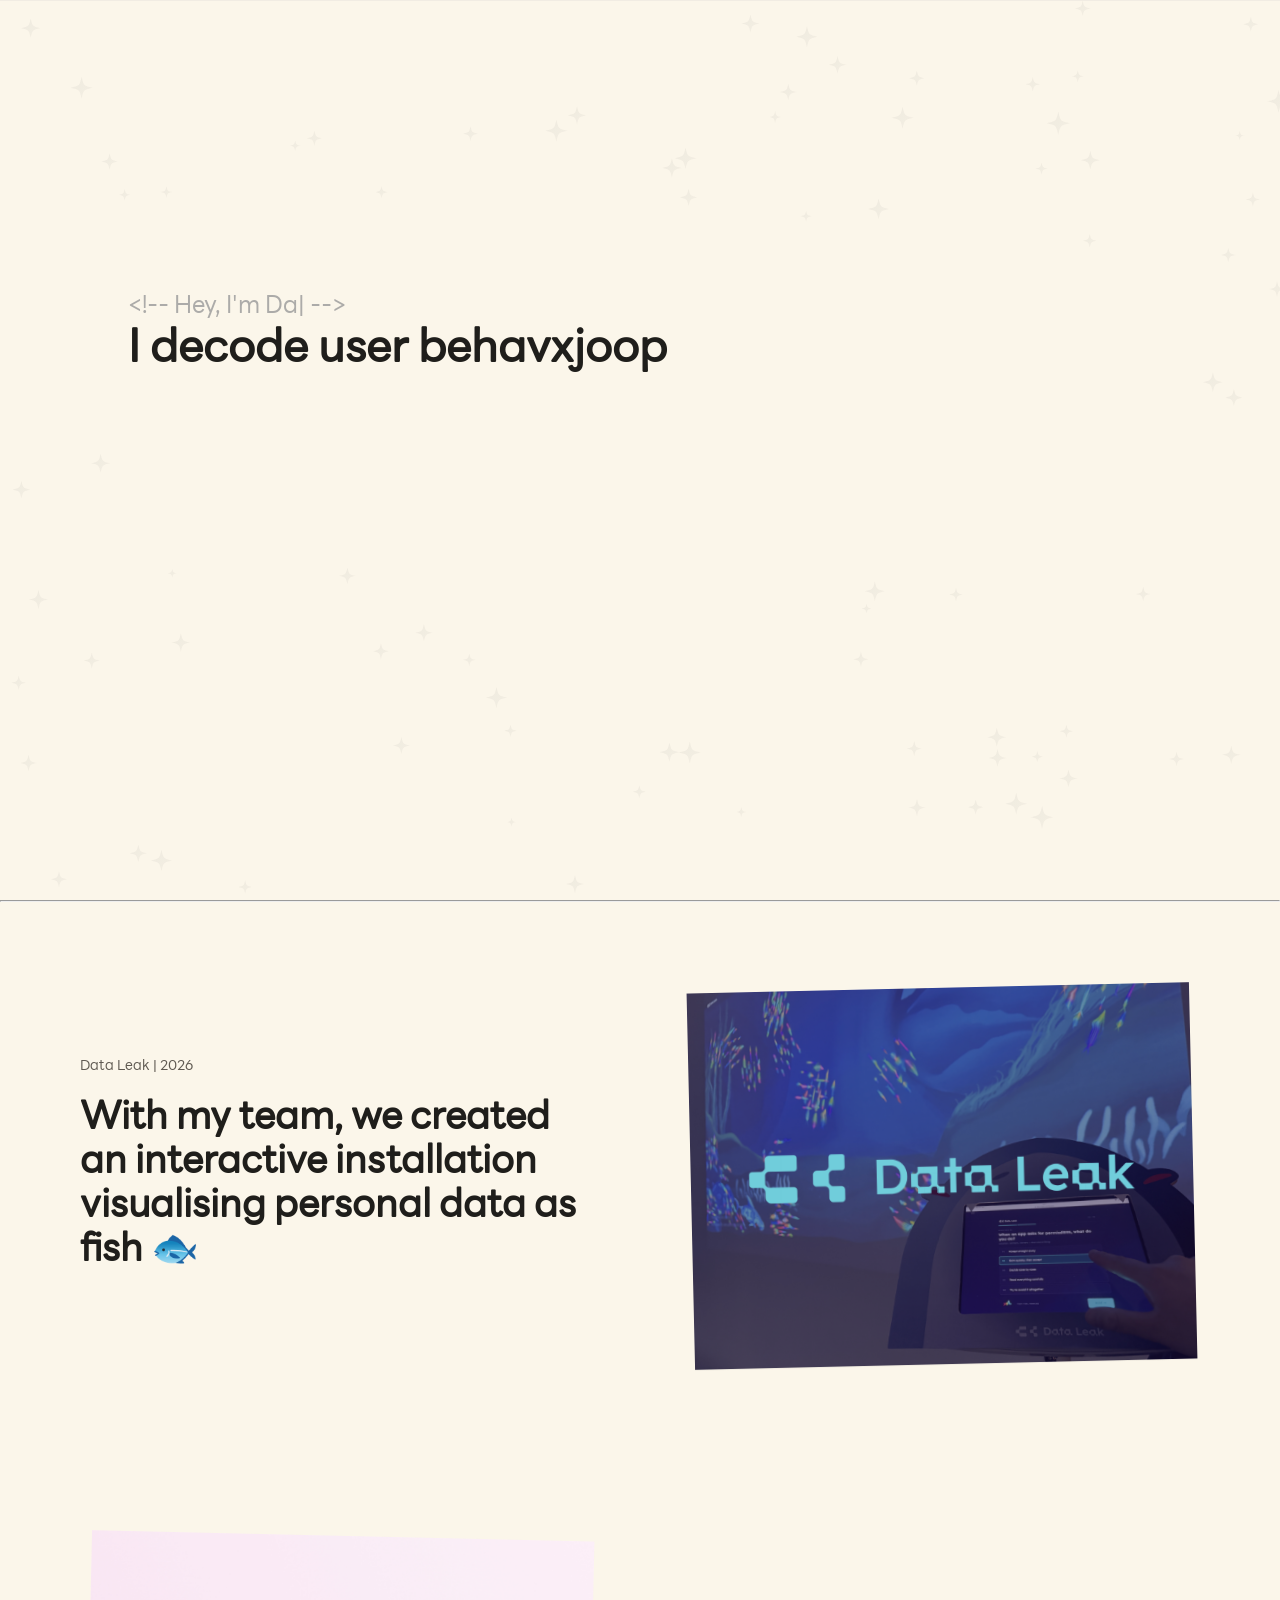
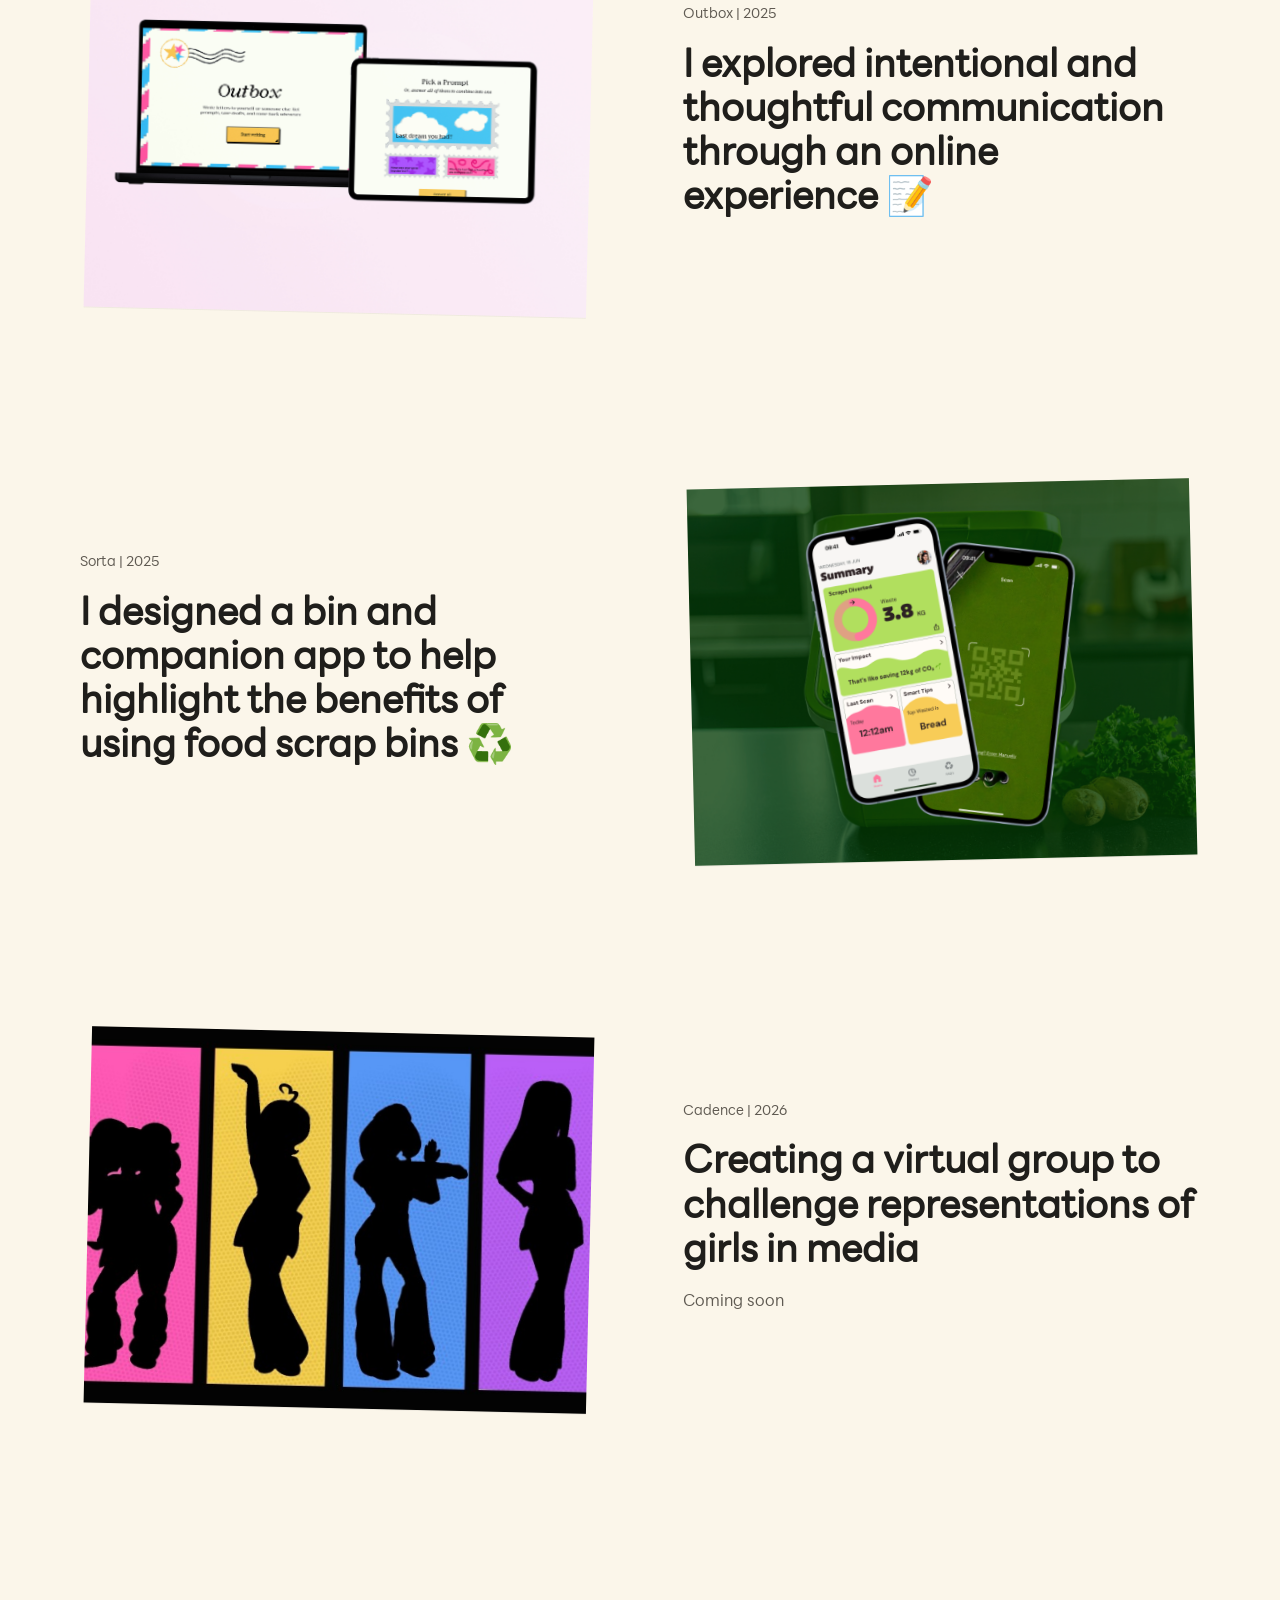
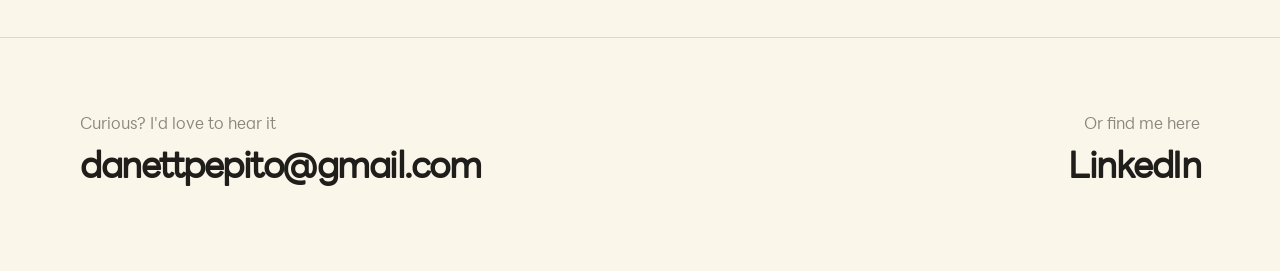
==== index.html @ 75eedc2c "favicon added" ====
<!DOCTYPE html>
<html lang="en">
<head>
  <meta charset="UTF-8">
  <meta name="viewport" content="width=device-width,initial-scale=1.0">
  <title>Danett | UX/UI Portfolio</title>
  <link rel="stylesheet" href="styles.css">
  <link rel="icon" type="image/png" sizes="32x32" href="assets/favicon1.png">
  <script src="https://cdn.jsdelivr.net/npm/gsap@3.15/dist/gsap.min.js"></script>
  <script src="script.js" defer></script>
</head>
<body>

  <!-- ── Navigation ── -->
  <nav>
    <a href="index.html">
      <img src="assets/logo.png" style="transform: scale(1.2);" alt="danett pepito logo" class="nav-logo">
    </a>
  
    <ul class="nav-links">
      <li><a href="#work">Work</a></li>
      <li><a href="about.html">About Me</a></li>
    </ul>
  </nav>

  <!-- ── Hero ── -->
  <section class="hero">
    <canvas id="heroCanvas"></canvas>

    <!-- main headline -->
    <h1 class="hero-headline">
      <span class="hero-comment">
        &lt;!-- <span class="name-swap"><span class="name-real"><span id="typed-text"></span><span class="typed-cursor">|</span></span><span class="name-alt">curious --&gt;</span></span><span class="comment-close"> --&gt;</span>
      </span>
      <br>
      I decode <span id="decode-word"></span> <span class="pop-words" id="popWords"><span class="pop-word">to</span> <span class="pop-word">shape</span> <span class="pop-word">strategic</span> <span class="pop-word">and</span> <span class="pop-word">meaningful</span> <span class="pop-word">experiences</span> <span class="pop-word">in</span></span>  <span id="digital-spaces">digital spaces.</span>
      <svg class="scroll-arrow-hero" viewBox="0 0 24 24" fill="none" xmlns="http://www.w3.org/2000/svg">
        <path d="M12 5v14M5 12l7 7 7-7" stroke="black" stroke-width="1.5" stroke-linecap="round" stroke-linejoin="round"/>
      </svg>
    </h1>
  </section> 

  <hr>

  <!-- ── Work / Case Studies ── -->
  <section class="work" id="work">


    <div class="work-grid">

<!-- Case Study 1 -->
<a href="data-leak.html" class="case-study case-blue">
  <div class="case-study-text">
    <p class="case-study-year">Data Leak | 2026</p>

    <h2 class="case-study-title">
      With my team, we created an <strong>interactive installation</strong>
      <strong>visualising personal data as fish</strong>
      🐟
    </h2>

    <p class="case-study-desc"></p>
  </div>

  <div class="case-study-image dataleak-image"></div>
</a>


      <!-- Case Study 2 -->
      <article class="case-study case-pink">
        <a href="outbox.html" class="case-study-link-wrap">
          <div class="case-study-text">
            <p class="case-study-year">Outbox | 2025</p>
      
            <h2 class="case-study-title">
              I explored <strong>intentional and thoughtful communication</strong>
              through an <strong>online experience</strong>
              📝
            </h2>
      
            <p class="case-study-desc"></p>
          </div>
      
          <div class="case-study-image outbox-image"></div>
        </a>
      </article>

      <!-- Case Study 3 -->
      <a href="sorta2.html" class="case-study case-green">
        <div class="case-study-text">
          <p class="case-study-year">Sorta | 2025</p>
      
          <h2 class="case-study-title">
            I designed a bin and
            <strong>companion app</strong>
            to help
            <strong>highlight the benefits of using food scrap bins</strong>
            ♻️
          </h2>
      
          <p class="case-study-desc"></p>
        </div>
      
        <div class="case-study-image sorta-image"></div>
      </a>

  <!-- Case Study 4 -->
  <article class="case-study case-orange">
    <a href="" class="case-study-link-wrap">
      <div class="case-study-text">
        <p class="case-study-year">Cadence | 2026</p>

        <h2 class="case-study-title">
          Creating a <strong>virtual group</strong> to
          <strong>challenge representations of girls in media</strong>
        </h2>

        <p class="case-study-desc">
          Coming soon
        </p>
      </div>

      <div class="case-study-image jumble-image"></div>
    </a>
  </article>

    </div>

    <br>
    <br>
    <br>
    <br>


  </section>
  

<!-- ── Footer ── -->
<footer>
  <div class="footer-rainbow"></div>
  <div class="footer-rainbow-right"></div>

  <div class="footer-inner">
    <div class="footer-cta-row">
      <div class="footer-left">
        <p class="footer-eyebrow">Curious? I'd love to hear it</p>
        <a href="mailto:danettpepito@gmail.com" class="footer-email-big">
          danettpepito@gmail.com
        </a>
      </div>
      <div class="footer-right">
        <p class="footer-eyebrow">Or find me here</p>
        <a href="https://www.linkedin.com/in/danett-pepito-4088b6386/" target="_blank" class="footer-email-big">
          LinkedIn
        </a>
      </div>
    </div>
  </div>

  <!--
  <div class="footer-bottom">
    <span>© 2026 Danett Pepito</span>
    <span>Coded w vibes✦</span>
  </div>-->
</footer> 

  <div class="cursor-label">Open Project</div>

</body>
</html>
---- styles.css ----
@font-face {
    font-family: "LineSeed";
    src: url("fonts/LINESeedSans_W_Rg.woff2") format("woff2");
    font-weight: 400;
    font-style: normal;
  }
  
  @font-face {
    font-family: "LineSeed";
    src: url("fonts/LINESeedSans_W_Th.woff2") format("woff2");
    font-weight: 200;
    font-style: normal;
  }

/* ── Variables ── */
:root {
  --bg:       #fbf6ea;   /* warm cream background */
  --dark:     #1f1e1b;   /* high contrast readable black */
  --mid:      #5f5a52;   /* darker grey for AA contrast */
  --text-soft:#4e4a43;   /* improved body text contrast */
  
  --yellow:   #d6a73a;   /* primary muted mustard */
  --yellow-bg:#f3d78a;   /* soft highlight (use sparingly) */
  --yellow-deep:#b8861a; /* hover / emphasis */
  
  --white:    #fffdf7;
  --card-bg:  #fffaf0;
  
  --radius:   3px;
  --font-body: 'LineSeed', sans-serif;
  --font-weight-body: 400;
  }

body {
cursor: auto;
  font-family: var(--font-body);
  font-weight: var(--font-weight-body);
}

@keyframes bounce {
    0%, 100% { transform: translateY(0); }
    50% { transform: translateY(-8px); }
}

/* ── Reset ── */
*, *::before, *::after { box-sizing: border-box; margin: 0; padding: 0; }
html { scroll-behavior: smooth; }
body {
    background-color: var(--bg);
    color: var(--dark);
    font-family: var(--font-body);
    font-size: 16px;
    line-height: 1.6;
    overflow-x: hidden;
    font-family: var(--font-body);
    font-weight: var(--font-weight-body);
}
a { color: inherit; text-decoration: none; }
img { display: block; max-width: 100%; }

/* ── Nav ── */
nav {
  background: rgba(251, 246, 234, 0.88);
  backdrop-filter: none;
  padding: 1.2rem 2.5rem;
  transform: translateY(0);
}

.nav-logo {
  height: 50px;   /* tweak this */
  width: auto;
  display: block;
}

.nav-links {
    display: flex;
    gap: 12px;
    list-style: none;
}

.nav-links a {
    display: flex;
    align-items: center;
    gap: 6px;
    padding: 8px 18px;
    border: 1.5px solid var(--dark);
    border-radius: 5px;
    font-size: 0.85rem;
    font-weight: 400;
    color: var(--dark);
    background: transparent;
    transition: background 0.2s, color 0.2s;
}

.nav-links a:hover { background: var(--dark); color: var(--bg); }

.nav-links .nav-active {
    background: var(--dark);
    color: var(--bg);
}

/* ── About page nav — always visible ── */
body:has(.about-hero) nav {
  transform: translateY(0) !important;
  background: rgba(240, 237, 232, 0.85);
  backdrop-filter: blur(12px);
}

/* ── Hero ── */
.hero {
    min-height: 100vh;
    display: flex;
    flex-direction: column;
    justify-content: center;
    

    padding: 120px 10vw 200px;
    align-items: flex-start;
}

/* Hero headline */
.hero-headline {
    font-size: 2.8rem;
    font-weight: 800;
    line-height: 1.1;
}

.hero-comment {
    font-size: 1.5rem;
    color: #999;
    font-family: var(--font-body);
    font-weight: 400;
    opacity: 0.8;
  }

/* "make sense" pill */
.hero-highlight {
    display: inline-block;
    background: var(--rust-bg);
    color: var(--white);
    border-radius: 999px;
    padding: 4px 28px 6px;
    margin-left: 6px;
    font-style: italic;
    font-family: var(--font-body);
    font-size: clamp(2.2rem, 4.5vw, 3.8rem);
    letter-spacing: -1px;
}

.hero-think p {
    font-family: var(--font-hand);
    font-size: 1rem;
    color: var(--mid);
    margin-bottom: 12px;
}

/* ── Section header ── */
.section-label {
    font-family: var(--font-hand);
    font-size: 1.1rem;
    color: var(--mid);
    margin-bottom: 48px;
}
  
/* ── HERO CANVAS DOTS ── */
#heroCanvas {
  position: absolute;
  inset: 0;
  width: 100%;
  height: 100%;
  pointer-events: none;
  z-index: 0;
}

/* push hero content above the canvas */
.hero > *:not(#heroCanvas) {
  position: relative;
  z-index: 1;
}



/* ── Case study card ── */
.case-study {
  display: grid;
  grid-template-columns: 1fr 1fr;
  align-items: center;
  cursor: default;
  border-radius: var(--radius);
}

/* link becomes the clickable wrapper but DOES NOT break grid */
.case-study-link-wrap {
  display: contents; 
  text-decoration: none;
  color: inherit;
  cursor: default;
  gap: 2rem;
}

/* optional hover effect on whole section */
.case-study:hover .case-study-image {
  transform: rotate(0deg) scale(1) !important;
  border-radius: var(--radius);
}

/* Alternate layout every other card */
.case-study:nth-child(even) .case-study-text { order: 2; }
.case-study:nth-child(even) .case-study-image { order: 1; }


.case-study-year {
    font-size: 0.85rem;
    color: var(--mid);
    margin-bottom: 16px;
}

.case-study-title {
    font-size: clamp(1.6rem, 3vw, 2.4rem);
    font-weight: 800;
    line-height: 1.15;
    margin-bottom: 16px;
}


.case-study-desc {
    font-size: 1rem;
    color: var(--mid);
    line-height: 1.7;
    margin-bottom: 28px;
}

.case-study-link {
    display: inline-flex;
    align-items: center;
    gap: 8px;
    font-size: 0.9rem;
    font-weight: 700;
    color: var(--dark);
    border-bottom: 2px solid var(--dark);
    padding-bottom: 2px;
}

.case-study-link:hover { color: var(--rust); border-color: var(--rust); }

.case-study-image {
    background: var(--card-bg);
    overflow: hidden;
    aspect-ratio: 4 / 3;
    display: flex;
    align-items: center;
    justify-content: center;
    box-shadow: 0 0.5px 0.5px rgba(104, 104, 104, 0.08);
}

/* ── FOOTER ── */
footer {
  position: relative;
  padding: 72px 80px 40px;
  border-top: 1.5px solid #dbd8d2;
  overflow: hidden;
}

.footer-rainbow {
  position: absolute;
  top: 0; left: -40px;
  width: 550px; height: 100%;
  background: linear-gradient(135deg,
    rgba(249,115,22,0.45) 0%,
    rgba(250,204,21,0.38) 20%,
    rgba(74,222,128,0.32) 40%,
    transparent 100%
  );
  filter: blur(32px);
  pointer-events: none;
  z-index: 0;
}

.footer-rainbow-right {
  position: absolute;
  top: 0; right: -40px;
  width: 550px; height: 100%;
  background: linear-gradient(-135deg,
    rgba(244,114,182,0.45) 0%,
    rgba(192,132,252,0.32) 40%,
    rgba(250,204,21,0.22) 80%,
    transparent 100%
  );
  filter: blur(32px);
  pointer-events: none;
  z-index: 0;
}

.footer-inner {
  position: relative;
  z-index: 1;
  margin-bottom: 48px;
}

.footer-eyebrow {
  font-size: 1rem;
  color: var(--mid);
  opacity: 0.7;
  margin-bottom: 12px;
}

.footer-cta-row {
  display: flex;
  justify-content: space-between;
  align-items: flex-start;
}

.footer-left,
.footer-right {
  display: flex;
  flex-direction: column;
}

.footer-right {
  text-align: right;
}

.footer-email-big {
  font-size: clamp(1.4rem, 2.8vw, 2.4rem);
  font-weight: 800;
  letter-spacing: -1.5px;
  line-height: 1;
  color: var(--dark);
  text-decoration: none;
  transition: opacity 0.2s ease;
}

.footer-email-big:hover {
  opacity: 0.55;
}

.footer-bottom {
  position: relative;
  z-index: 1;
  display: flex;
  justify-content: space-between;
  align-items: center;
  border-top: 1px solid #dbd8d2;
  padding-top: 24px;
  font-size: 0.78rem;
  color: var(--mid);
  opacity: 0.6;
}

/* ── WONKY IMAGE HOVER ── */
.case-study-image {
  transform: translateZ(0);
  transition: transform 0.18s ease-out;
  will-change: transform;
}

.case-study:nth-child(1) .case-study-image {
  transform: rotate(-1.3deg) scale(0.97);
}

.case-study:nth-child(2) .case-study-image {
  transform: rotate(1.3deg) scale(0.97);
}

.case-study:nth-child(3) .case-study-image {
  transform: rotate(-1.3deg) scale(0.97);
}

.case-study:nth-child(4) .case-study-image {
  transform: rotate(1.3deg) scale(0.97);
}

.case-study:hover .case-study-image {
  transform: rotate(0deg) scale(1);
  box-shadow: 0 16px 56px rgba(0, 0, 0, 0.18);
  outline: 4px solid var(--dark);
  outline-offset: 4px;
}

/* different colours per case study */
.case-study:nth-child(1):hover .case-study-image {
  outline-color: blue; /* rust */
}

.case-study:nth-child(2):hover .case-study-image {
  outline-color: #FF69B4; /* teal */
}

.case-study:nth-child(3):hover .case-study-image {
  outline-color: green; /* purple */
}

.case-study:nth-child(4):hover .case-study-image {
  outline-color: rgb(128, 0, 255); /* purple */
}

.case-green:hover strong {
  color: green;
}

.case-orange:hover strong {
  color: rgb(128, 0, 255);
}

.case-pink:hover strong {
  color: #FF69B4;
}

.case-blue:hover strong {
  color: blue;
}

.case-study strong {
  transition: color 0.2s ease;
}

/* CURSOR - "Open Project" */
.cursor-label {
  position: fixed;
  top: 0;
  left: 0;
  padding: 0.4rem 0.7rem;
  font-size: 0.75rem;
  background: black;
  color: white;
  border-radius: 999px;
  pointer-events: none;
  opacity: 0;
  transform: translate(-50%, -50%);
  transition: opacity 0.15s ease;
  z-index: 9999;
  white-space: nowrap;
}

/* default cursor COLOUR */
.cursor-label {
  background: black;
}

/* CASE STUDY LINK */
.case-study {
  display: grid;
  grid-template-columns: 1fr 1fr;
  gap: 85px;
  align-items: center;

  text-decoration: none;
  color: inherit;
}

/* ── Divider ── */
.divider {
    height: 1.5px;
    background: #dbd8d2;
    margin: 0 80px;
}

/* ── Utility ── */
.sr-only {
    position: absolute; width: 1px; height: 1px;
    padding: 0; margin: -1px; overflow: hidden;
    clip: rect(0,0,0,0); white-space: nowrap; border-width: 0;
}



/* CASE STUDY IMAGES */
.sorta-image {
    background: url("assets/sorta/cover.png") center/cover no-repeat;
  }

.jumble-image {
    background: url("assets/Screenshot\ 2026-06-11\ at\ 00.43.35.jpeg") center/cover no-repeat;
}

.outbox-image {
  background: url("assets/outbox/image-9.jpg") center/cover no-repeat;
}

.dataleak-image {
  background: url("assets/data-leak/data-leak.png") center/cover no-repeat;
}

/* SORTA.HTML */


/* ── CASE STUDY HERO WRAPPER ── */
/* INTRO SECTION */
.cs-intro {
    width: min(1100px);
    margin: 40px auto 0;
  }
  
  .cs-project-name {
    font-size: 0.9rem;
    color: var(--mid);
    margin-bottom: 12px;
    text-transform: uppercase;
    letter-spacing: 0.08em;
  }
  
  .cs-project-description {
    font-size: clamp(2.2rem, 5vw, 4.5rem);
    line-height: 1.05;
    letter-spacing: -2px;
    max-width: 900px;
    margin-bottom: 48px;
  }
  
  /* META BOX */
  .cs-meta-box {
    width: 100%;
    background: var(--white);
    border: 1px solid #dbd8d2;
    border-radius: 3px;
  
    padding: 32px 36px;
  
    display: grid;
    grid-template-columns: repeat(4, 1fr);
    gap: 32px;
  }
  
  .meta-item {
    display: flex;
    flex-direction: column;
    gap: 8px;
  }
  
  .meta-label {
    font-size: 0.72rem;
    text-transform: uppercase;
    letter-spacing: 0.08em;
    color: var(--mid);
  }
  
  .meta-value {
    font-size: 0.95rem;
    line-height: 1.5;
    color: var(--dark);
  }
  
/* -- overview -- */
.cs-box {
    display: grid;
    grid-template-columns: 1fr 1fr;
    gap: 48px;
  
    margin-top: 40px;
    padding: 40px;
  
    background: var(--white);
    border: 1px solid #dbd8d2;
    border-radius: var(--radius);
  }
  
  /* columns */
  .cs-box-col {
    display: flex;
    flex-direction: column;
    gap: 16px;
  }
  
  /* titles */
  .cs-box-title {
    font-size: 1rem;
    font-weight: 600;
    color: var(--dark);
  }
  
  /* list */
  .cs-list {
    list-style: none;
    display: flex;
    flex-direction: column;
    gap: 12px;
    padding-left: 0;
  }
  
  .cs-list li {
    font-size: 1rem;
    line-height: 1.7;
    color: #5e5e5a;
    position: relative;
    padding-left: 16px;
  }
  
  .cs-list li::before {
    content: "•";
    position: absolute;
    left: 0;
    color: var(--mid);
  }

  /* FULL WIDTH BREAKOUT SECTION */
.cs-insight {
    position: relative;
  
    width: 100vw;
    margin-left: calc(50% - 50vw);
    margin-right: calc(50% - 50vw);
  
    margin-top: 80px;
  }
  
  /* IMAGE */
  .cs-insight img {
    width: 100%;
    object-fit: cover;
    display: block;
  }
  
  /* overlay text */
  .insight-overlay {
    position: absolute;
    inset: 0;
  
    display: flex;
    flex-direction: column;
    align-items: center;
    justify-content: center;
  
    text-align: center;
    padding: 40px;
  
    background: rgba(0, 0, 0, 0.35);
    color: white;
  }
  
  .insight-label {
    font-size: 0.75rem;
    letter-spacing: 0.1em;
    text-transform: uppercase;
    opacity: 0.8;
    margin-bottom: 12px;
  }
  
  .insight-text {
    font-size: clamp(1.8rem, 3.5vw, 3rem);
    line-height: 1.2;
    max-width: 900px;
  }

  /* responsive */
  @media (max-width: 900px) {
    .cs-insight img {
      height: 50vh;
    }
  }
  
  @media (max-width: 900px) {
    .cs-box {
      grid-template-columns: 1fr;
      gap: 32px;
    }
  }


  /* ============================================================
   sorta.css — case study styles for sorta.html
   Relies on CSS variables defined in styles.css
   ============================================================ */

/* ── READING BAR ── */
.reading-bar {
    position: fixed;
    top: 0;
    left: 0;
    height: 3px;
    background: green;
    width: 0%;
    z-index: 9999;
    transition: width 0.1s linear;
  }
  
  /* ── NAV overrides ── */
  nav {
    background: rgba(251, 246, 234, 0.88);
    backdrop-filter: none;
    padding: 1.2rem 2.5rem;
    transform: translateY(0);
  }
  nav.show { transform: translateY(0); }
  
  .nav-back {
    font-size: 0.85rem;
    font-weight: 600;
    background: rgba(251, 246, 234, 0.88);
    border-radius: 5px;
    padding: 8px 18px;
    transition: color 0.2s, border-color 0.2s;
  }
  .nav-back:hover {
    color: var(--dark);
    border-color: var(--dark);
  }
  
  /* ── HERO BANNER ── */
  .cs-banner {
    width: 100%;
    height: 70vh;
    min-height: 420px;
    overflow: hidden;
    position: relative;
  }
  .cs-banner img {
    width: 100%;
    height: 100%;
    object-fit: cover;
    object-position: center;
    display: block;
  }
  .cs-banner-overlay {
    position: absolute;
    inset: 0;
    background: linear-gradient(to bottom, rgba(0,0,0,0.08) 0%, rgba(0,0,0,0.45) 100%);
    display: flex;
    align-items: flex-end;
    padding: 48px 80px;
  }
  .cs-banner-title {
    font-size: clamp(2.4rem, 5vw, 4.2rem);
    font-weight: 800;
    color: white;
    line-height: 1.05;
    letter-spacing: -2px;
    max-width: 700px;
  }

  .data-banner {
    width: 100%;
    overflow: hidden;
    position: relative;
  }
  .data-banner img {
    width: 100%;
    height: 100%;
    object-fit: cover;
    object-position: center;
    display: block;
  }
  

/* ── STICKY SPLIT LAYOUT ── */
.cs-split {
    display: grid;
    grid-template-columns: 380px minmax(0, 1fr);
  
    gap: 80px;
  
    width: 100%;
  
    /* remove container limit */
    max-width: none;
  
    /* remove right padding */
    padding: 80px 0 0 80px;
  
    align-items: start;
  }
  
  /* make right column fully stretch */
  .cs-right {
    width: 100%;
    padding-right: 0;
  }
  
  /* LEFT — sticky panel */
  .cs-left {
    position: sticky;
    top: 100px;
    display: flex;
    flex-direction: column;
    gap: 48px;
  }
  
  .cs-project-label {
    font-size: 0.72rem;
    text-transform: uppercase;
    letter-spacing: 0.12em;
    color: var(--mid);
    margin-bottom: 8px;
  }
  
  .cs-left-title {
    font-size: clamp(1.6rem, 2.5vw, 2.4rem);
    font-weight: 800;
    line-height: 1.1;
    letter-spacing: -1px;
    margin-bottom: 24px;
  }
  
  .cs-about-text {
    font-size: 0.9rem;
    color: #5e5e5a;
    line-height: 1.75;
  }
  
  /* Meta rows */
  .cs-meta-rows {
    display: flex;
    flex-direction: column;
    gap: 0;
    border-top: 1.5px solid #dbd8d2;
  }
  .cs-meta-row {
    display: grid;
    grid-template-columns: 100px 1fr;
    gap: 16px;
    padding: 16px 0;
    border-bottom: 1.5px solid #dbd8d2;
    align-items: start;
  }
  .cs-meta-row .meta-label {
    font-size: 0.7rem;
    text-transform: uppercase;
    letter-spacing: 0.1em;
    color: var(--mid);
    padding-top: 2px;
  }
  .cs-meta-row .meta-value {
    font-size: 0.9rem;
    color: var(--dark);
    line-height: 1.5;
  }
  
  /* CTA buttons */
  .cs-ctas {
    display: flex;
    flex-direction: column;
    gap: 10px;
  }
  .cs-cta-primary {
    display: inline-flex;
    align-items: center;
    justify-content: center;
    gap: 8px;
    background: var(--dark);
    color: var(--white);
    border-radius: 3px;
    padding: 14px 24px;
    font-size: 0.85rem;
    font-weight: 700;
    transition: background 0.2s, transform 0.15s;
  }
  .cs-cta-primary:hover {
    background: var(--yellow);
    transform: translateY(-1px);
  }
  .cs-cta-secondary {
    display: inline-flex;
    align-items: center;
    justify-content: center;
    gap: 8px;
    border: 1.5px solid var(--dark);
    color: var(--dark);
    border-radius: 3px;
    padding: 14px 24px;
    font-size: 0.85rem;
    font-weight: 700;
    transition: background 0.2s, color 0.2s, transform 0.15s;
  }
  .cs-cta-secondary:hover {
    background: var(--dark);
    color: white;
    transform: translateY(-1px);
  }
  
  /* ── RIGHT — scrolling images ── */
  .cs-right {
    display: flex;
    flex-direction: column;
    gap: 10px;
    padding-bottom: 35px;
  }
  
  .cs-scroll-img {
    width: 100%;
    overflow: hidden;
    background: var(--card-bg);
    box-shadow: 0 4px 32px rgba(0,0,0,0.07);
    margin-top:10px;
  }
  .cs-scroll-img img {
    width: 100%;
    height: auto;
    display: block;
    transition: transform 0.5s ease;
  }
  .cs-scroll-img:hover img {
    transform: scale(1.015);
  }
  
  
  /* ── FULL BLEED INSIGHT ── */
  .cs-fullbleed {
    position: relative;
    width: 100%;
    margin: 60px 0;
    overflow: hidden;
    z-index: 1; /* keeps it under floating nav */
  }
  .cs-fullbleed img {
    width: 100%;
    height: 80vh;
    object-fit: cover;
    display: block;
    opacity: 0.5;
  }
  .cs-fullbleed-overlay {
    position: absolute;
    inset: 0;
    background: rgba(0,0,0,0.7);
    display: flex;
    flex-direction: column;
    align-items: center;
    justify-content: center;
    text-align: center;
    padding: 40px;
    color: white;
  }
  .cs-fullbleed-label {
    font-size: 0.72rem;
    text-transform: uppercase;
    letter-spacing: 0.12em;
    opacity: 0.75;
    margin-bottom: 16px;
  }
  .cs-fullbleed-text {
    font-size: clamp(1.6rem, 3.5vw, 2.8rem);
    font-weight: 800;
    line-height: 1.2;
    max-width: 820px;
    letter-spacing: -0.5px;
  }
  
  /* ── NARRATIVE SECTION ── */
  .cs-narrative {
    padding: 20px 80px;
    max-width: 1500px;
    margin: 0 0 0 200px;
    position: relative;
    z-index: 1;
  }
  .cs-narrative-eyebrow {
    font-size: 0.72rem;
    text-transform: uppercase;
    letter-spacing: 0.12em;
    color: var(--mid);
    opacity: 0.5;
    margin-bottom: 24px;
  }
  .cs-narrative h2 {
    font-size: clamp(1.8rem, 3.5vw, 3rem);
    font-weight: 800;
    line-height: 1.1;
    letter-spacing: -1.5px;
    margin-bottom: 32px;
  }
  .cs-narrative p {
    font-size: 1rem;
    color: #5e5e5a;
    line-height: 1.8;
    margin-bottom: 20px;
  }
  .cs-narrative strong { color: var(--dark); }
  
  /* Challenge / Solution two-col */
  .cs-two-col {
    display: grid;
    grid-template-columns: 1fr 1fr;
    gap: 32px;
    margin: 30px 0;
    padding: 40px;
    background: white;
    border: 1.5px solid #dbd8d2;
    border-radius: var(--radius);
  }
  .cs-two-col-title {
    font-size: 0.8rem;
    font-weight: 400;
    text-transform: uppercase;
    letter-spacing: 0.06em;
    color: var(--mid);
    margin-bottom: 20px;
  }
  .cs-two-col ul {
    list-style: none;
    display: flex;
    flex-direction: column;
    gap: 12px;
  }
  .cs-two-col li {
    font-size: 0.95rem;
    color: #5e5e5a;
    padding-left: 18px;
    position: relative;
    line-height: 1.65;
  }
  .cs-two-col li::before {
    content: "→";
    position: absolute;
    left: 0;
    color: var(--rust);
    font-size: 0.85rem;
  }

  .full-bleed {
    width: 100%;
    margin-left: 0;
  }
  
  /* ── HOW MIGHT WE ── */
  .cs-hmw {
    color: white;
    padding: 80px;
    text-align: center;
    width: 100%;
    margin-left: 0;
  }
  .cs-hmw-label {
    position: relative;   /* IMPORTANT: not absolute/fixed */
    display: inline-block;
  
    z-index: 1;
  }
  .cs-hmw-text {
    font-size: clamp(1.8rem, 4vw, 3.2rem);
    font-weight: 800;
    line-height: 1.15;
    letter-spacing: -1.5px;
    max-width: 800px;
    margin: 0 auto;
  }
  .cs-hmw-text em {
    color: #c8a98a;
    font-style: italic;
  }
  
  /* ── FOOTER ── */
  .cs-footer {
    padding: 60px 80px;
    border-top: 1.5px solid #dbd8d2;
    display: flex;
    justify-content: space-between;
    align-items: center;
  }
  .cs-footer .foot-left {
    font-size: 1.4rem;
    font-weight: 700;
    color: var(--dark);
  }
  .cs-footer .foot-right {
    font-size: 0.85rem;
    color: var(--mid);
  }

/* ── IMAGE DROPDOWN ── */
.image-dropdown {
  margin-top: 24px;
  text-align: center;
}

.dropdown-trigger {
  display: inline-flex;
  align-items: center;
  gap: 8px;
  font-size: 0.85rem;
  font-weight: 600;
  color: var(--mid);
  border: 1.5px solid #dbd8d2;
  border-radius: 5px;
  padding: 10px 18px;
  cursor: pointer;
  transition: color 0.2s, border-color 0.2s;
  user-select: none;
  
}

.dropdown-trigger::after {
  content: "↓";
  transition: transform 0.3s ease;
}

.dropdown-trigger:hover {
  color: var(--dark);
  border-color: var(--dark);
}

.image-dropdown.open .dropdown-trigger::after {
  transform: rotate(180deg);
}

.dropdown-content {
  display: grid;
  grid-template-columns: repeat(3, 1fr);
  gap: 12px;
  overflow: hidden;
  max-height: 0;
  opacity: 0;
  margin-top: 0;
  transition: max-height 0.5s ease, opacity 0.4s ease, margin-top 0.3s ease;

  /* break out of the narrative container */
  width: 90vw;
  margin-left: calc(50% - 45vw);
}

.image-dropdown.open .dropdown-content {
  max-height: 1000px;
  opacity: 1;
  margin-top: 16px;
}

.dropdown-content img {
  width: 100%;
  border-radius: var(--radius);
  object-fit: contain;   /* original proportions, no cropping */
  border: 1px solid #dbd8d2;
  background: white;     /* fills letterbox gaps if images differ in ratio */
}

/* ─────────────────────────────
   KEY FEATURES / GOALS GRID
──────────────────────────── */

.cs-key-grid {
  display: grid;
  grid-template-columns: repeat(3, 1fr);
  gap: 10px;
  margin-top: 10px;
}

/* individual box */
.cs-key-box {
  background: var(--white);
  border: 1.5px solid #dbd8d2;
  border-radius: var(--radius);
  padding: 24px;
  transition: transform 0.2s ease, box-shadow 0.2s ease;
}

/* hover lift */
.cs-key-box:hover {
  transform: translateY(-4px);
  box-shadow: 0 10px 30px rgba(0,0,0,0.08);
}

/* label */
.cs-key-label {
  font-size: 0.7rem;
  text-transform: uppercase;
  letter-spacing: 0.12em;
  color: var(--mid);
  margin-bottom: 10px;
}

/* text */
.cs-key-text {
  font-size: 0.95rem;
  line-height: 1.6;
  color: var(--dark);
}

/* responsive */
@media (max-width: 900px) {
  .cs-key-grid {
    grid-template-columns: 1fr;
  }
}


/* ── IMAGE ROW (side-by-side layout) ── */
.cs-image-row {
  display: flex;
  gap: 10px;
  align-items: stretch;
  margin-bottom: 10px;
  margin-top: 10px;
}

.cs-image-row img {
  flex: 1;
  width: 0;
  height: auto;
  object-fit: cover;
  display: block;
}

.cs-image-row video {
  flex: 1;
  width: 0;
  height: 100%;
  object-fit: cover;
  display: block;
  border-radius: var(--radius);
}

/* responsive stacking on mobile */
@media (max-width: 900px) {
  .cs-image-row {
    flex-direction: column;
  }

  .cs-image-row img {
    max-width: 100%;
  }
}

.cs-media-grid {
  display: grid;
  grid-template-columns: 1fr 1fr;
  gap: 10px;
  align-items: stretch;
}

/* force identical sizing */
.cs-media-grid img,
.cs-media-grid video {
  width: 100%;
  height: 360px;        /* shared height = key part */
  object-fit: cover;    /* keeps crop clean */
  display: block;
}

  
  /* ── SCROLL FADE IN ── */
  .fade-up {
    opacity: 0;
    transform: translateY(28px);
    transition: opacity 0.7s ease, transform 0.7s ease;
  }
  .fade-up.visible {
    opacity: 1;
    transform: translateY(0);
  }
  


/* ─────────────────────────────
   FLOATING CASE STUDY NAV
──────────────────────────── */

/* ── FLOATING CASE STUDY NAV ── */
/* ── FLOATING CASE STUDY NAV ── */
.cs-floating-nav {
  position: fixed;
  left: 0;
  top: 50%;
  transform: translateY(-50%) translateX(-12px);

  display: flex;
  flex-direction: column;

  padding: 4px 0;
  background: transparent;
  border: none;
  box-shadow: none;

  z-index: 999;
  opacity: 0;
  pointer-events: none;

  transition: opacity 0.35s ease, transform 0.35s ease;

  /* the vertical line */
  border-left: 2px solid #dbd8d2;
  margin-left: 32px;
  width: fit-content;
height: fit-content;
}


.cs-floating-nav.show {
  opacity: 1;
  pointer-events: auto;
  transform: translateY(-50%) translateX(0);
}

.cs-floating-nav a {
  padding: 5px 20px;
  font-size: 0.72rem;
  font-weight: 400;
  letter-spacing: 0.06em;
  text-transform: uppercase;
  color: #c5c0b8;
  white-space: nowrap;
  background: transparent;
  position: relative;
  transition: color 0.35s ease, font-weight 0.3s ease;

  /* left border tick — hidden by default */
  border-left: 2px solid transparent;
  margin-left: -2px;
}

/* hover colours */
.cs-floating-nav a:hover { background: transparent; transform: none; }
.cs-floating-nav a[href="#discover"]:hover { color: #e53e3e; }
.cs-floating-nav a[href="#define"]:hover   { color: #dd6b20; }
.cs-floating-nav a[href="#clarify"]:hover  { color: #d69e2e; }
.cs-floating-nav a[href="#conceptualise"]:hover { color: #38a169; }
.cs-floating-nav a[href="#outcome"]:hover  { color: #3182ce; }

/* active state */
.cs-floating-nav a.active {
  font-weight: 800;
  font-size: 0.78rem;
}

/* active tick replaces the line segment */
.cs-floating-nav a[href="#discover"].active { color: #e53e3e; border-left-color: #e53e3e; }
.cs-floating-nav a[href="#define"].active   { color: #dd6b20; border-left-color: #dd6b20; }
.cs-floating-nav a[href="#clarify"].active  { color: #d69e2e; border-left-color: #d69e2e; }
.cs-floating-nav a[href="#conceptualise"].active { color: #38a169; border-left-color: #38a169; }
.cs-floating-nav a[href="#outcome"].active  { color: #3182ce; border-left-color: #3182ce; }

/* mobile */
@media (max-width: 900px) {
  .cs-floating-nav {
    left: 50%;
    top: auto;
    bottom: 24px;
    transform: translateX(-50%) translateY(20px);
    flex-direction: row;
    width: calc(100% - 24px);
    overflow-x: auto;
    border-left: none;
    border-top: 2px solid #dbd8d2;
    margin-left: 0;
    padding: 8px 0 0;
  }

  .cs-floating-nav.show {
    transform: translateX(-50%) translateY(0);
  }

  .cs-floating-nav a {
    border-left: none;
  }

  .cs-floating-nav::-webkit-scrollbar { display: none; }
}


  
  /* ── RESPONSIVE ── */
  @media (max-width: 960px) {
    .cs-split {
      grid-template-columns: 1fr;
      padding: 48px 32px 0;
      gap: 48px;
    }
    .cs-left { position: static; }
    .cs-banner-overlay { padding: 32px; }
    .cs-narrative { padding: 60px 32px; }
    .cs-hmw { padding: 60px 32px; }
    .cs-two-col { grid-template-columns: 1fr; }
    .cs-footer {
      padding: 40px 32px;
      flex-direction: column;
      gap: 12px;
      text-align: center;
    }
  }


  /*FIX HERE REAL NAV BAR */
  nav {
    position: fixed;
    top: 0;
    left: 0;
    width: 100%;
  
    display: flex;
    justify-content: space-between;
  
    padding: 1.5rem 2rem;
    background: transparent;
    
    background: rgba(251, 246, 234, 0.82);
    backdrop-filter: blur(5px);
    box-shadow: 0 0.5px 0 rgba(219, 216, 210, 0.6);
  
    transform: translateY(-100%);
    transition: transform 0.3s ease, background 0.4s ease, backdrop-filter 0.4s ease, box-shadow 0.4s ease;
  
    z-index: 1000;
  }
  
  nav.show {
    transform: translateY(0);
  }
  
  
  nav.scrolled {
    background: rgba(251, 246, 234, 0.82);
    backdrop-filter: blur(12px);
    box-shadow: 0 1px 0 rgba(219, 216, 210, 0.6);
  }

  /* ── Rainbow canvas ── */
/* ── Reveal canvas ── */
.reveal-canvas {
  position: absolute;
  inset: 0;
  width: 100%;
  height: 100%;
  pointer-events: none;
  z-index: 0;
}

nav > *:not(.reveal-canvas),
footer > *:not(.reveal-canvas) {
  position: relative;
  z-index: 1;
}

  /*GRADIENT
  nav.scrolled::before {
    content: '';
    position: absolute;
    top: 0;
    left: -40px;
    width: 400px;
    height: 100%;
    background: linear-gradient(
      135deg,
      rgba(249, 115, 22, 0.45) 0%,
      rgba(250, 204, 21, 0.38) 20%,
      rgba(192, 132, 252, 0.22) 80%,
      transparent 100%
    );
    filter: blur(24px);
    pointer-events: none;
    z-index: -1;
  }
  nav.scrolled::after {
    content: '';
    position: absolute;
    top: 0;
    right: -40px;
    width: 400px;
    height: 100%;
    background: linear-gradient(
      -105deg,
      rgba(244, 114, 182, 0.45) 0%,
      rgba(192, 132, 252, 0.32) 40%,
      rgba(250, 204, 21, 0.22) 80%,
      transparent 100%
    );
    filter: blur(24px);
    pointer-events: none;
    z-index: -1;
  }*/

  

/* ----IMAGE HOVER EFFECT
 -----------------------*/
  .hover-image {
    position: relative;
    cursor: pointer;
    border-bottom: 2px dotted var(--mid);
  }
  
  /* hidden image */
  .hover-image img {
    position: absolute;
    left: 50%;
    bottom: 120%;
    transform: translateX(-50%) scale(0.8);
  
    width: 400px;   /* 👈 big image */
    max-width: 60vw;
  
  
    opacity: 0;
    pointer-events: none;
  
    border-radius: 6px;
    box-shadow: 0 10px 30px rgba(0,0,0,0.2);
  
    transition: opacity 0.2s ease, transform 0.2s ease;
    z-index: 10;
  }
  
  /* show on hover */
  .hover-image:hover img {
    opacity: 1;
    transform: translateX(-50%) scale(1);
  }

  #digital-spaces {
    display: inline;
    opacity: 0;
  }
  

  .typed-cursor {
    display: inline-block;
    animation: blink 0.7s step-end infinite;
    font-weight: 400;
    color: #999;
  }
  
  @keyframes blink {
    0%, 100% { opacity: 1; }
    50%       { opacity: 0; }
  }


  .name-swap {
    position: relative;
    display: inline-block;
    cursor: default;
  }
  
  .name-real {
    display: inline-block;
    transition: opacity 0.2s ease;
    text-decoration: none;
    position: relative;
  }
  
  /* the strikethrough line */
  .name-real::after {
    content: "";
    position: absolute;
    left: 0;
    top: 50%;
    width: 0%;
    height: 1.5px;
    background: #999;
    transition: width 0.25s ease;
  }
  
  .name-alt {
    position: absolute;
    left: calc(100% + 8px);
    top: 0;
    font-size: 1.4rem;
    font-weight: 400;
    white-space: nowrap;
    opacity: 0;
    transform: translateX(-6px);
    transition: opacity 0.25s ease 0.1s, transform 0.25s ease 0.1s;
    pointer-events: none;
  }
  
  /* on hover */
  .name-swap:hover .name-real::after {
    width: 100%;
  }
  
  .name-swap:hover .name-alt {
    opacity: 1;
    transform: translateX(0);
  }

  .comment-close {
    transition: opacity 0.2s ease;
  }
  
  .name-swap:hover ~ .comment-close {
    opacity: 0;
  }

  .scroll-indicator {
    position: absolute !important;
    bottom: 2rem;
    left: 50%;
    transform: translateX(-50%);
    opacity: 0.5;
    transition: opacity 0.2s ease;
    z-index: 2;
  }
  
  .scroll-indicator:hover {
    opacity: 1;
  }

  .scroll-arrow {
    width: 32px;
    height: 32px;
    display: block;
    animation: bounce 1.6s ease-in-out infinite;
  }

  /* ── IMAGE MARQUEE STRIP ── */
.marquee-strip {
  width: 100%;
  overflow: hidden;
  border-top: 1.5px solid #dbd8d2;
  border-bottom: 1.5px solid #dbd8d2;
  padding: 14px 0;
  background: var(--bg);
}

.marquee-track {
  display: flex;
  gap: 24px;
  width: max-content;
  animation: marquee 20s linear infinite;
}

.marquee-track span {
  font-size: 0.8rem;
  font-weight: 600;
  color: var(--mid);
  white-space: nowrap;
  text-transform: uppercase;
  letter-spacing: 0.08em;
}

.marquee-dot {
  color: var(--rust) !important;
}

.marquee-strip:hover .marquee-track {
  animation-play-state: paused;
}

@keyframes marquee {
  from { transform: translateX(0); }
  to   { transform: translateX(-50%); }
}


.cs-marquee {
  width: 100%;
  overflow: hidden;
  padding: 3rem 0;
  position: relative;
}

.cs-marquee-track {
  display: flex;
  gap: 1.5rem;
  width: max-content;
  animation: marqueeScroll 80s linear infinite;
}

.cs-marquee-track img {
  width: auto;
  height: 400px;
  object-fit: cover;
  border-radius: 3px;
  flex-shrink: 0;

  transition: transform 0.4s ease,
              opacity 0.4s ease;
}

.cs-marquee-track img:hover {
  transform: translateY(-6px);
}

@keyframes marqueeScroll {
  from {
    transform: translateX(0);
  }

  to {
    transform: translateX(-50%);
  }
}
.cs-marquee {
  overflow-x: auto;
  cursor: grab;
}

.cs-marquee:hover .cs-marquee-track {
  animation-play-state: paused;
}

.cs-marquee::before,
.cs-marquee::after {
  content: "";
  position: absolute;
  top: 0;
  width: 120px;
  height: 100%;
  z-index: 2;
  pointer-events: none;
}

.cs-marquee::before {
  left: 0;
  background: linear-gradient(to right, #f7f4ef, transparent);
}

.cs-marquee::after {
  right: 0;
  background: linear-gradient(to left, #f7f4ef, transparent);
}

.cs-marquee:hover .cs-marquee-track {
  animation-play-state: paused;
}


/* ── POP WORDS ── */
.pop-word {
  display: inline-block;
  opacity: 0;
  transform: translateY(12px);
  transition: opacity 0.4s ease, transform 0.4s ease;
}

.pop-word.visible {
  opacity: 1;
  transform: translateY(0);
}

/* ── Work section ── */
.work {
  padding: 80px 80px 120px;
}

.work-grid {
  display: flex;
  flex-direction: column;
  gap: 160px;
}

/* ── WORK PROMPT ── */
.work-prompt {
  display: flex;
  flex-direction: column;
  gap: 4px;
  margin-top: 32px;
  padding-left: 2px;
}

.work-prompt-comment {
  font-family: monospace;
  font-size: 1rem;
  color: var(--mid);
  opacity: 0.6;
}

.work-prompt-code {
  font-family: monospace;
  font-size: 1rem;
  color: var(--dark);
}

.code-keyword {
  color: #60a5fa;
}

.code-fn {
  color: var(--rust);
}

/* OUTCOME */
.cs-outcome-layout {
  display: grid;
  grid-template-columns: 1fr 1fr;
  gap: 48px;

  align-items: center; /* vertical alignment */
  margin-top: 24px;
}

/* LEFT TEXT */
.cs-outcome-text h2 {
  font-size: 2rem;
  font-weight: 800;
  margin-bottom: 12px;
  color: green;
}

.cs-outcome-text p {
  font-size: 1rem;
  line-height: 1.8;
  color: #5e5e5a;
  max-width: 480px;
}

/* RIGHT IMAGE */
.cs-outcome-image img {
  height: 400px;
  width: 100%;

  object-fit: cover;
  display: block;

  transform: scale(1.5); 
}

/* RIGHT IMAGE */
.cs-column-image img {
  height: 100%px;
  width: 100%;

  object-fit: cover;
  display: block;

}

/*caption*/
.caption {
  text-align: center;
  opacity: 0.4;
  margin: 4px 20px 32px 20px;
}


/* RIGHT IMAGE */
.feedback {
  transform: scale(1.12); 
}


.cs-image-row video {
  width: 100%;
  height: 220px;   /* adjust this value */
  object-fit: cover;
  display: block;
  border-radius: var(--radius);
}


.cs-key-grid-2 {
  display: grid;
  grid-template-columns: repeat(2, 1fr);
  gap: 12px;
  margin-top: 10px;
}

.cs-key-grid-2 .cs-key-box {
  background: var(--white);
  border: 1.5px solid #dbd8d2;
  border-radius: var(--radius);
  padding: 24px;
  transition: transform 0.2s ease, box-shadow 0.2s ease;
}

.cs-key-grid-2 .cs-key-box:hover {
  transform: translateY(-4px);
  box-shadow: 0 10px 30px rgba(0,0,0,0.08);
}

.cs-key-grid-2 .cs-key-label {
  font-size: 0.7rem;
  text-transform: uppercase;
  letter-spacing: 0.12em;
  color: var(--mid);
  margin-bottom: 10px;
}

.cs-key-grid-2 .cs-key-text {
  font-size: 0.95rem;
  line-height: 1.6;
  color: var(--dark);
}


.persona-dropdown {
  margin-top: 24px;
}

/* button */
.persona-trigger {
  display: inline-flex;
  align-items: center;
  gap: 8px;

  padding: 10px 18px;
  border: 1.5px solid #dbd8d2;
  border-radius: 5px;

  background: white;
  color: var(--mid);

  font-size: 0.85rem;
  font-weight: 600;

  cursor: pointer;

  transition: all 0.2s ease;
}

.persona-trigger:hover {
  color: var(--dark);
  border-color: var(--dark);
}

/* dropdown container */
.persona-content {
  max-height: 0;
  overflow: hidden;
  opacity: 0;

  transition: all 0.4s ease;

  margin-top: 0;
}

/* open state */
.persona-dropdown.open .persona-content {
  max-height: 600px;
  opacity: 1;
  margin-top: 16px;
}

/* grid */
.persona-grid {
  display: grid;
  grid-template-columns: repeat(2, 1fr);
  gap: 16px;
}

.hero-scroll-cta {
  display: inline-block;
  margin-top: 48px;
  font-family: var(--font-body);
  font-size: 0.85rem;
  font-weight: 600;
  color: var(--dark);
  border: 1.5px solid var(--dark);
  border-radius: 5px;
  padding: 10px 20px;
  opacity: 0;
  transform: translateY(8px);
  transition: opacity 0.6s ease, transform 0.6s ease, color 0.2s ease, border-color 0.2s ease;
  cursor: pointer;
  background: linear-gradient(90deg, #f97316, #facc15, #4ade80, #60a5fa, #c084fc, #f472b6, #f97316);
  background-size: 200% 100%;
  background-position: 100% 0;
  -webkit-background-clip: text;
  background-clip: text;
}

.hero-scroll-cta.visible {
  opacity: 1;
  transform: translateY(0);
}

.hero-scroll-cta:hover {
  -webkit-text-fill-color: transparent;
  border-color: #c084fc;
  background-position: 0% 0;
  transition: opacity 0.6s ease, transform 0.6s ease, background-position 0.6s ease, border-color 0.6s ease;
}


/* ABOUT SECTION */
.about-wrapper {
  max-width: 1100px;
  margin: 0 auto;
  padding: 0 80px;
}

/* ── HERO SPLIT ── */
.about-hero {
  display: grid;
  grid-template-columns: 1fr 1fr;
  gap: 80px;
  align-items: end;
  padding: 100px 100px 80px;
  max-width: 1000px;
  margin: 0 auto;
}

.about-hero-left h1 {
  font-size: clamp(3rem, 6vw, 5.5rem);
  font-weight: 800;
  line-height: 1.0;
  letter-spacing: -3px;
  color: var(--dark);
  margin-bottom: 32px;
}

.about-hero-left h1 em {
  font-style: normal;
  color: orange;
}

.about-hero-left p {
  font-size: 1rem;
  color: #5e5e5a;
  line-height: 1.85;
  max-width: 460px;
}

.about-hero-left p + p {
  margin-top: 16px;
}

.about-hero-right {
  position: relative;
}

/* Photo placeholder — replace src with real photo */
.about-photo {
  width: 100%;
  aspect-ratio: 3 / 4;
  object-fit: cover;
  border-radius: 3px;
  display: block;
  background: #dbd8d2;
}

/* photo caption */
.photo-caption {
  margin-top: 10px;
  font-size: 0.75rem;
  color: var(--mid);
  text-align: right;
}

/* ── DIVIDER ── */
.about-hr {
  border: none;
  border-top: 1.5px solid #dbd8d2;
  margin: 0 80px;
}

/* ── SECTION ── */
.about-section {
  padding: 80px 80px;
  max-width: 1100px;
  margin: 0 auto;
}

.about-section-label {
  font-size: 0.72rem;
  text-transform: uppercase;
  letter-spacing: 0.12em;
  color: var(--mid);
  margin-bottom: 40px;
}

/* ── FUN FACTS — photo grid style ── */
.facts-grid {
  display: grid;
  grid-template-columns: repeat(3, 1fr);
  gap: 1px;
  background: #dbd8d2;
  border: 1px solid #dbd8d2;
  border-radius: 3px;
  overflow: hidden;
}

.fact-cell {
  background: var(--bg);
  padding: 32px 28px;
  transition: background 0.2s ease;
}

.fact-cell:hover {
  background: var(--dark);
}

.fact-cell:hover .fact-label,
.fact-cell:hover .fact-value,
.fact-cell:hover .fact-sub {
  color: rgba(255,255,255,0.5);
}

.fact-cell:hover .fact-value {
  color: rgba(255,255,255,0.95);
}

.fact-label {
  font-size: 0.68rem;
  text-transform: uppercase;
  letter-spacing: 0.12em;
  color: var(--mid);
  margin-bottom: 10px;
  transition: color 0.2s ease;
}

.fact-value {
  font-size: 1.1rem;
  font-weight: 700;
  color: var(--dark);
  line-height: 1.35;
  transition: color 0.2s ease;
}

.fact-sub {
  font-size: 0.8rem;
  color: var(--mid);
  margin-top: 4px;
  line-height: 1.5;
  transition: color 0.2s ease;
}

/* ── PHOTO ROW (personal photos) ── */
.about-photos {
  display: grid;
  grid-template-columns: 2fr 1fr 1fr;
  gap: 10px;
}

.about-photos img,
.about-photos .photo-placeholder {
  width: 100%;
  aspect-ratio: 4 / 3;
  object-fit: cover;
  border-radius: 3px;
  display: block;
  background: #dbd8d2;
}

.about-photos .photo-placeholder:nth-child(1) {
  aspect-ratio: unset;
  height: 100%;
}

.about-photos-sub {
  display: grid;
  grid-template-columns: 1fr 1fr;
  gap: 10px;
}

/* ── HOW I THINK ── */
.thinking-grid {
  display: grid;
  grid-template-columns: 1fr 1fr;
  gap: 1px;
  background: #dbd8d2;
  border: 1px solid #dbd8d2;
  border-radius: 3px;
  overflow: hidden;
}

.thinking-cell {
  background: var(--bg);
  padding: 40px 36px;
  transition: background 0.25s ease;
  cursor: default;
}

.thinking-cell:hover {
  background: white;
}

.thinking-num {
  font-size: 0.68rem;
  color: var(--mid);
  letter-spacing: 0.1em;
  margin-bottom: 16px;
}

.thinking-title {
  font-size: 1.1rem;
  font-weight: 800;
  color: var(--dark);
  margin-bottom: 12px;
  letter-spacing: -0.5px;
}

.thinking-body {
  font-size: 0.9rem;
  color: #5e5e5a;
  line-height: 1.75;
}

/* wide cell — spans full row */
.thinking-cell.wide {
  grid-column: 1 / -1;
  display: grid;
  grid-template-columns: 1fr 2fr;
  gap: 40px;
  align-items: start;
}

/* ── EXPERIENCE ── */
.experience-list {
  display: flex;
  flex-direction: column;
}

.exp-row {
  display: grid;
  grid-template-columns: 120px 1fr auto;
  gap: 32px;
  align-items: start;
  padding: 28px 0;
  border-bottom: 1px solid #dbd8d2;
  transition: background 0.15s ease;
}

.exp-row:first-child {
  border-top: 1px solid #dbd8d2;
}

.exp-year {
  font-size: 0.78rem;
  color: var(--mid);
  padding-top: 3px;
}

.exp-role {
  font-size: 0.95rem;
  font-weight: 700;
  color: var(--dark);
  margin-bottom: 4px;
}

.exp-place {
  font-size: 0.85rem;
  color: var(--mid);
}

.exp-tag {
  font-size: 0.68rem;
  text-transform: uppercase;
  letter-spacing: 0.08em;
  color: orange;
  background: rgba(255,165,0,0.1);
  border: 1px solid rgba(255,165,0,0.25);
  border-radius: 3px;
  padding: 4px 10px;
  white-space: nowrap;
  align-self: center;
}

/* ── CURRENTLY NOW ── */
.now-strip {
  background: var(--dark);
  padding: 60px 80px;
  display: grid;
  grid-template-columns: 1fr 1fr 1fr;
  gap: 40px;
}

.now-item-label {
  font-size: 0.68rem;
  text-transform: uppercase;
  letter-spacing: 0.12em;
  color: rgba(255,255,255,0.4);
  margin-bottom: 10px;
}

.now-dot {
  display: inline-block;
  width: 7px;
  height: 7px;
  border-radius: 50%;
  background: #4ade80;
  margin-right: 8px;
  animation: pulse 2s ease-in-out infinite;
}

@keyframes pulse {
  0%, 100% { opacity: 1; }
  50% { opacity: 0.35; }
}

.now-item-value {
  font-size: 1rem;
  font-weight: 700;
  color: white;
}

.now-item-sub {
  font-size: 0.82rem;
  color: rgba(255,255,255,0.45);
  margin-top: 4px;
}

/* ── TOOLS TAG CLOUD ── */
.tag-cloud {
  display: flex;
  flex-wrap: wrap;
  gap: 8px;
  margin-top: 24px;
}

.tag {
  padding: 8px 16px;
  border: 1.5px solid #dbd8d2;
  border-radius: 999px;
  font-size: 0.8rem;
  color: var(--mid);
  cursor: default;
  transition: all 0.2s ease;
  user-select: none;
}

.tag:hover {
  background: var(--dark);
  color: white;
  border-color: var(--dark);
}

/* ── RESPONSIVE ── */
@media (max-width: 960px) {
  .about-hero {
    grid-template-columns: 1fr;
    padding: 120px 32px 60px;
    gap: 48px;
  }

  .about-section {
    padding: 60px 32px;
  }

  .about-hr { margin: 0 32px; }

  .facts-grid {
    grid-template-columns: 1fr 1fr;
  }

  .thinking-grid {
    grid-template-columns: 1fr;
  }

  .thinking-cell.wide {
    grid-template-columns: 1fr;
    gap: 16px;
  }

  .exp-row {
    grid-template-columns: 80px 1fr;
  }

  .exp-tag { display: none; }

  .now-strip {
    grid-template-columns: 1fr;
    padding: 48px 32px;
    gap: 32px;
  }
}


/* ── VIEW NEXT ── */
.cs-next {
  padding: 80px 60px 60px;
  max-width: 900px;
  margin: 0 auto;
}

.cs-next-eyebrow {
  font-family: 'DM Mono', monospace;
  font-size: 0.75rem;
  color: #aaa;
  margin-bottom: 24px;
  letter-spacing: 0.05em;
}

.cs-next-comment {
  color: #888;
}

.cs-next-card {
  display: block;
  text-decoration: none;
  border: 1.5px solid rgba(0,0,0,0.1);
  border-radius: 12px;
  padding: 40px 48px;
  background: rgba(255,255,255,0.5);
  transition: border-color 0.25s ease, transform 0.25s ease, background 0.25s ease;
  position: relative;
  overflow: hidden;
}

.cs-next-card::before {
  content: '';
  position: absolute;
  inset: 0;
  background: linear-gradient(135deg, rgba(255, 140, 50, 0.06) 0%, transparent 60%);
  pointer-events: none;
}

.cs-next-card:hover {
  border-color: orange;
  transform: translateY(-3px);
  background: rgba(255, 255, 255, 0.75);
}

.cs-next-meta {
  display: flex;
  gap: 12px;
  align-items: center;
  margin-bottom: 16px;
}

.cs-next-year {
  font-family: 'DM Mono', monospace;
  font-size: 0.72rem;
  color: #999;
}

.cs-next-tag {
  font-family: 'DM Mono', monospace;
  font-size: 0.72rem;
  background: rgba(255, 140, 50, 0.12);
  color: orange;
  border-radius: 4px;
  padding: 2px 8px;
}

.cs-next-title {
  font-family: 'Syne', sans-serif;
  font-size: clamp(2rem, 5vw, 3.5rem);
  font-weight: 700;
  color: #1a1a1a;
  margin: 0 0 12px;
  transition: color 0.2s ease;
}

.cs-next-card:hover .cs-next-title {
  color: orange;
}

.cs-next-desc {
  font-size: 0.95rem;
  color: #777;
  max-width: 480px;
  line-height: 1.6;
  margin: 0;
}

.about-hero-left p,
.about-hero-right p {
  margin-bottom: 16px;
  line-height: 1.75;
}

/* push floating nav up so it doesn't overlap the next section */
.cs-floating-nav {
  bottom: 32px; /* already set presumably — keep or bump to 40px */
}

.scroll-arrow-hero {
  display: block;
  width: 50px;
  height: 50px;
  color: var(--mid);
  opacity: 0;
  animation: bounce 1.6s ease-in-out infinite;
  transition: opacity 0.6s ease;
  align-self: center;
  margin: 80px auto 0; /* 👈 this centers it horizontally */
}


.scroll-arrow-hero.visible {
  opacity: 0.8;
}

.cs-video-row {
  display: flex !important;
  gap: 10px;
  width: 100%;
}

.cs-video-row .cs-video {
  flex: 1;
  width: 100%;
  height: 300px;
  object-fit: cover;
  border-radius: var(--radius);
  display: block;
}

/* ── PROTOTYPE BUTTON ── */
.proto-btn {
  display: inline-flex;
  align-items: center;
  gap: 12px;
  padding: 16px 28px;
  border-radius: 999px;
  border: 2px solid var(--dark);
  font-size: 0.9rem;
  font-weight: 700;
  color: var(--dark);
  text-decoration: none;
  margin-top: 16px;
  position: relative;
  overflow: hidden;
  transition: color 0.4s ease, border-color 0.4s ease;
  background: transparent;
}

.proto-btn::before {
  content: '';
  position: absolute;
  inset: 0;
  background: linear-gradient(90deg, #39d4ff, #17238b, #0f74e0, #199dd1, #068ea3);
  background-size: 200% 100%;
  opacity: 0;
  transition: opacity 0.4s ease, background-position 0.6s ease;
  z-index: 0;
}

.proto-btn:hover::before {
  opacity: 1;
  background-position: 100% 0;
}

.proto-btn:hover {
  color: white;
  border-color: transparent;
}

.proto-btn-text,
.proto-btn-arrow {
  position: relative;
  z-index: 1;
}

.proto-btn-arrow {
  font-size: 1.1rem;
  transition: transform 0.3s ease;
}

.proto-btn:hover .proto-btn-arrow {
  transform: translate(2px, -2px);
}


/* ── NEXT CASE STUDY GRID ── */
.cs-next-grid {
  display: grid;
  grid-template-columns: 1fr 1fr;
  gap: 1px;
  background: #dbd8d2;
  border: 1.5px solid #dbd8d2;
  border-radius: var(--radius);
  overflow: hidden;
  margin-top: 48px;
}

.cs-next-col {
  display: flex;
  flex-direction: column;
  background: var(--bg);
  text-decoration: none;
  color: inherit;
  transition: background 0.2s ease;
}

.cs-next-col:hover { background: var(--white); }

.cs-next-col-img {
  width: 100%;
  height: 275px;
  background-size: cover;
  background-position: center;
  transition: transform 0.4s ease;
  transform-origin: center;
}

.cs-next-col:hover .cs-next-col-img { transform: scale(1.01); }

.cs-next-col-body {
  display: flex;
  flex-direction: column;
  gap: 12px;
  padding: 28px 32px 32px;
  flex: 1;
  overflow: hidden;
}

.cs-next-col-label {
  font-size: 0.7rem;
  text-transform: uppercase;
  letter-spacing: 0.12em;
  color: var(--mid);
}

.cs-next-col-title {
  font-size: 2rem;
  font-weight: 800;
  color: var(--dark);
  letter-spacing: -1px;
  transition: color 0.2s ease;
}

/* replace with these: */
.cs-next-col[href="data-leak.html"]:hover .cs-next-col-title { color: blue; }
.cs-next-col[href="outbox.html"]:hover .cs-next-col-title    { color: #FF69B4; }
.cs-next-col[href="sorta2.html"]:hover .cs-next-col-title    { color: green; }
.cs-next-col[href="jumble.html"]:hover .cs-next-col-title    { color: orange; }

.cs-next-col-desc {
  font-size: 0.9rem;
  color: var(--mid);
  line-height: 1.65;
  flex: 1;
}

.cs-next-col-arrow {
  font-size: 1.2rem;
  color: var(--mid);
  transition: transform 0.2s ease, color 0.2s ease;
}

.cs-next-col:hover .cs-next-col-arrow {
  transform: translateX(4px);
  color: var(--dark);
}

@media (max-width: 600px) {
  .cs-next-grid { grid-template-columns: 1fr; }
}

/* ============================================================
   about.css — scoped styles for about.html
   All selectors prefixed ab- to avoid collisions with styles.css
   ============================================================ */

/* ── Nav override: always visible on about page ── */
body:has(.ab-hero) nav {
  transform: translateY(0) !important;
  background: rgba(251, 246, 234, 0.88);
  backdrop-filter: blur(12px);
}

/* ── Hero ── */
.ab-hero {
  display: grid;
  grid-template-columns: 1.2fr 0.8fr;
  gap: 80px;
  padding: 120px 80px 72px;
  align-items: start;
}

.ab-hero-left {
  display: flex;
  flex-direction: column;
  gap: 16px;
}

.ab-hero-left p {
  font-size: 1rem;
  color: var(--text-soft);
  line-height: 1.85;
}

.ab-eyebrow {
  font-size: 0.72rem;
  text-transform: uppercase;
  letter-spacing: 0.12em;
  color: var(--mid);
  opacity: 0.6;
  margin-bottom: 4px;
}

.ab-heading {
  font-size: clamp(2rem, 6vw, 4rem);
  font-weight: 800;
  line-height: 1.0;
  letter-spacing: -2px;
  color: var(--dark);
  margin-bottom: 8px;
}

.ab-heading em {
  font-style: normal;
  color: var(--bg-yellow);
}

.ab-hero-right {
  position: sticky;
  top: 100px;
}

.ab-photo {
  width: 100%;
  aspect-ratio: 3 / 4;
  object-fit: cover;
  border-radius: var(--radius);
  display: block;
  background: #dbd8d2;
}

.ab-caption {
  margin-top: 10px;
  font-size: 0.75rem;
  color: var(--mid);
  text-align: right;
}

/* ── Divider ── */
.ab-hr {
  border: none;
  border-top: 1.5px solid #dbd8d2;
  margin: 0 80px;
}

/* ── Section ── */
.ab-section {
  padding: 56px 80px;
}

.ab-section-label {
  font-size: 0.72rem;
  text-transform: uppercase;
  letter-spacing: 0.12em;
  color: var(--mid);
  opacity: 0.6;
  margin-bottom: 24px;
}

/* ── Outside of Design ── */
.ab-body-large {
  font-size: 1.05rem;
  color: var(--text-soft);
  line-height: 1.95;
  max-width: 820px;
}

.ab-body-large strong {
  color: var(--dark);
  font-weight: 700;
}

/* ── Tools ── */
.ab-tools-wrap {
  display: flex;
  flex-direction: column;
  gap: 20px;
}

.ab-tools-group {
  display: flex;
  flex-direction: column;
  gap: 10px;
}

.ab-tools-sublabel {
  font-size: 0.7rem;
  text-transform: uppercase;
  letter-spacing: 0.1em;
  color: var(--mid);
  opacity: 0.55;
}

.ab-tags {
  display: flex;
  flex-wrap: wrap;
  gap: 8px;
}

.ab-tag {
  display: inline-flex;
  align-items: center;
  gap: 8px;

  padding: 8px 14px;
  border-radius: 999px;
  font-size: 0.82rem;
  cursor: default;

  transition: transform 0.2s ease, background 0.2s ease;
}

.ab-tag--red {
  background: rgba(255, 59, 48, 0.12);
  border: 1.5px solid #ff3b30;
  color: #ff3b30;
}

.ab-tag--orange {
  background: rgba(255, 149, 0, 0.12);
  border: 1.5px solid #ff9500;
  color: #ff9500;
}

.ab-tag--yellow {
  background: rgba(255, 204, 0, 0.12);
  border: 1.5px solid #ffcc00;
  color: #b8860b;
}

.ab-tag--green {
  background: rgba(52, 199, 89, 0.12);
  border: 1.5px solid #34c759;
  color: #34c759;
}

.ab-tag--blue {
  background: rgba(0, 122, 255, 0.12);
  border: 1.5px solid #007aff;
  color: #007aff;
}

.ab-tag--purple {
  background: rgba(175, 82, 222, 0.12);
  border: 1.5px solid #af52de;
  color: #af52de;
}

.ab-tag--solid {
  border: 1.5px solid var(--dark);
  color: var(--dark);
  font-weight: 600;
}

.ab-tag--solid:hover {
  background: var(--dark);
  color: var(--bg);
}

.ab-tag--learning {
  border: 1.5px dashed var(--yellow);
  color: var(--yellow-deep);
}

.ab-tag--learning:hover {
  background: var(--yellow-bg);
}

/* ── Specialties ── */
.ab-spec-grid {
  display: grid;
  grid-template-columns: 1fr 1fr;
  gap: 1px;
  background: #dbd8d2;
  border: 1px solid #dbd8d2;
  border-radius: var(--radius);
  overflow: hidden;
}

.ab-spec-cell {
  background: var(--bg);
  padding: 32px 36px;
  transition: background 0.2s ease;
  cursor: default;
}

.ab-spec-cell:hover {
  background: var(--white);
}

.ab-spec-num {
  font-size: 0.68rem;
  color: var(--mid);
  letter-spacing: 0.1em;
  margin-bottom: 12px;
}

.ab-spec-title {
  font-size: 1.05rem;
  font-weight: 800;
  color: var(--dark);
  margin-bottom: 10px;
  letter-spacing: -0.3px;
}

.ab-spec-body {
  font-size: 0.88rem;
  color: var(--text-soft);
  line-height: 1.75;
}

/* ── Now Strip ── */
.ab-now {
  background: var(--dark);
  padding: 52px 80px;
  display: grid;
  grid-template-columns: 1fr 1fr 1fr;
  gap: 48px;
}

.ab-now-dot {
  display: inline-block;
  width: 7px;
  height: 7px;
  border-radius: 50%;
  background: #4ade80;
  margin-right: 8px;
  animation: pulse 2s ease-in-out infinite;
}

.ab-now-label {
  font-size: 0.68rem;
  text-transform: uppercase;
  letter-spacing: 0.12em;
  color: rgba(255, 255, 255, 0.4);
  margin-bottom: 10px;
}

.ab-now-val {
  font-size: 1rem;
  font-weight: 700;
  color: white;
  margin-bottom: 4px;
}

.ab-now-sub {
  font-size: 0.8rem;
  color: rgba(255, 255, 255, 0.4);
}

/* ── Footer ── */
.ab-footer {
  padding: 72px 80px 48px;
  border-top: 1.5px solid #dbd8d2;
}

.ab-footer-top {
  display: grid;
  grid-template-columns: 1.4fr 1fr;
  gap: 80px;
  align-items: start;
  margin-bottom: 48px;
}

.ab-footer-heading {
  font-size: clamp(2rem, 4vw, 3.2rem);
  font-weight: 800;
  letter-spacing: -2px;
  line-height: 1.05;
  color: var(--dark);
  margin: 8px 0 20px;
}

.ab-footer-heading em {
  font-style: normal;
  color: var(--yellow);
}

.ab-footer-body {
  font-size: 0.95rem;
  color: var(--text-soft);
  line-height: 1.8;
  max-width: 440px;
  margin-bottom: 28px;
}

.ab-footer-btn {
  display: inline-flex;
  align-items: center;
  gap: 8px;
  background: var(--dark);
  color: var(--white);
  border-radius: var(--radius);
  padding: 14px 28px;
  font-size: 0.875rem;
  font-weight: 700;
  text-decoration: none;
  transition: background 0.2s ease, transform 0.15s ease;
}

.ab-footer-btn:hover {
  background: var(--yellow-deep);
  transform: translateY(-1px);
}

.ab-footer-links {
  display: flex;
  flex-direction: column;
  gap: 4px;
  padding-top: 4px;
}

.ab-footer-links .ab-tools-sublabel {
  margin-bottom: 12px;
  opacity: 0.55;
}

.ab-footer-link {
  display: flex;
  align-items: center;
  justify-content: space-between;
  padding: 14px 0;
  border-bottom: 1px solid #dbd8d2;
  font-size: 0.9rem;
  font-weight: 600;
  color: var(--dark);
  text-decoration: none;
  transition: color 0.2s ease;
}

.ab-footer-link:first-of-type {
  border-top: 1px solid #dbd8d2;
}

.ab-footer-link span {
  font-size: 0.8rem;
  color: var(--mid);
  transition: transform 0.2s ease, color 0.2s ease;
}

.ab-footer-link:hover {
  color: var(--yellow-deep);
}

.ab-footer-link:hover span {
  transform: translate(2px, -2px);
  color: var(--yellow-deep);
}

.ab-footer-bottom {
  display: flex;
  justify-content: space-between;
  align-items: center;
  border-top: 1px solid #dbd8d2;
  padding-top: 24px;
  font-size: 0.8rem;
  color: var(--mid);
}

.ab-footer-nav {
  display: flex;
  gap: 24px;
}

.ab-footer-nav a {
  font-size: 0.8rem;
  font-weight: 600;
  color: var(--mid);
  text-decoration: none;
  transition: color 0.2s ease;
}

.ab-footer-nav a:hover {
  color: var(--dark);
}

/* ── Responsive ── */
@media (max-width: 960px) {
  .ab-hero {
    grid-template-columns: 1fr;
    padding: 120px 32px 56px;
    gap: 48px;
  }

  .ab-hero-right {
    position: static;
  }

  .ab-hr {
    margin: 0 32px;
  }

  .ab-section {
    padding: 48px 32px;
  }

  .ab-spec-grid {
    grid-template-columns: 1fr;
  }

  .ab-now {
    grid-template-columns: 1fr;
    padding: 48px 32px;
    gap: 32px;
  }

  .ab-footer {
    padding: 48px 32px 36px;
  }

  .ab-footer-top {
    grid-template-columns: 1fr;
    gap: 48px;
  }

  .ab-footer-bottom {
    flex-direction: column;
    gap: 16px;
    text-align: center;
  }
}

/* ── DESIGN INSTINCTS ── */
.ab-instincts {
  padding: 56px 0;
}

.ab-instincts .ab-section-label {
  padding: 0 80px;
  margin-bottom: 0;
}

.ab-instinct-row {
  display: grid;
  grid-template-columns: 80px 1fr;
  align-items: center;
  gap: 0;
  padding: 40px 80px;
  border-top: 1.5px solid #dbd8d2;
  cursor: default;
  position: relative;
  overflow: hidden;
}

.ab-instinct-row:last-child {
  border-bottom: 1.5px solid #dbd8d2;
}

/* the flood layer */
.ab-instinct-row::before {
  content: '';
  position: absolute;
  inset: 0;
  background: var(--row-color, #f0ece3);
  transform: scaleX(0);
  transform-origin: left;
  transition: transform 0.45s cubic-bezier(0.22, 1, 0.36, 1);
  z-index: 0;
}

.ab-instinct-row:hover::before {
  transform: scaleX(1);
}

/* keep content above the flood */
.ab-instinct-row > * {
  position: relative;
  z-index: 1;
}

.ab-instinct-num {
  font-size: 0.7rem;
  color: var(--mid);
  opacity: 0.4;
  letter-spacing: 0.1em;
  align-self: start;
  padding-top: 6px;
  transition: color 0.3s ease, opacity 0.3s ease;
}

.ab-instinct-row:hover .ab-instinct-num {
  opacity: 1;
}

/* per-row number accent colours */
.ab-instinct-row[data-color="#c8f0d0"]:hover .ab-instinct-num { color: #38a169; }
.ab-instinct-row[data-color="#fde8cc"]:hover .ab-instinct-num { color: #dd6b20; }
.ab-instinct-row[data-color="#fce4ee"]:hover .ab-instinct-num { color: #d53f8c; }
.ab-instinct-row[data-color="#dceeff"]:hover .ab-instinct-num { color: #3182ce; }

.ab-instinct-word {
  font-size: clamp(2rem, 5vw, 4rem);
  font-weight: 800;
  letter-spacing: -2px;
  line-height: 1.0;
  color: var(--dark);
  margin-bottom: 12px;
  transition: transform 0.3s cubic-bezier(0.22, 1, 0.36, 1);
}

.ab-instinct-row:hover .ab-instinct-word {
  transform: translateX(6px);
}

.ab-instinct-desc {
  font-size: 0.95rem;
  color: var(--text-soft);
  line-height: 1.75;
  max-width: 560px;
  opacity: 0;
  max-height: 0;
  overflow: hidden;
  transition: opacity 0.25s ease 0.1s, max-height 0.35s ease;
}

.ab-instinct-row:hover .ab-instinct-desc {
  opacity: 1;
  max-height: 80px;
}

@media (max-width: 960px) {
  .ab-instinct-row {
    padding: 32px;
    grid-template-columns: 40px 1fr;
  }

  .ab-instincts .ab-section-label {
    padding: 0 32px;
  }
}
/* ── OUTSIDE OF DESIGN ── */
.ab-outside-text {
  font-size: clamp(1.4rem, 3vw, 2.2rem);
  font-weight: 800;
  line-height: 1.65;
  color: var(--dark);
  letter-spacing: -0.5px;
  max-width: 820px;
}

.ab-mk {
  position: relative;
  display: inline;
  cursor: default;
  white-space: nowrap;
}

.ab-mk-bg {
  position: absolute;
  inset: -2px -6px;
  border-radius: 4px;
  transform: scaleX(0);
  transform-origin: left;
  transition: transform 0.28s cubic-bezier(0.22, 1, 0.36, 1);
  z-index: 0;
}

.ab-mk:hover .ab-mk-bg { transform: scaleX(1); }

.ab-mk span:last-child { position: relative; z-index: 1; }

.ab-mk--green .ab-mk-bg  { background: #c8f0d0; }
.ab-mk--orange .ab-mk-bg { background: #fde8cc; }
.ab-mk--pink .ab-mk-bg   { background: #fce4ee; }
.ab-mk--blue .ab-mk-bg   { background: #dceeff; }
.ab-mk--yellow .ab-mk-bg { background: #fef3c7; }
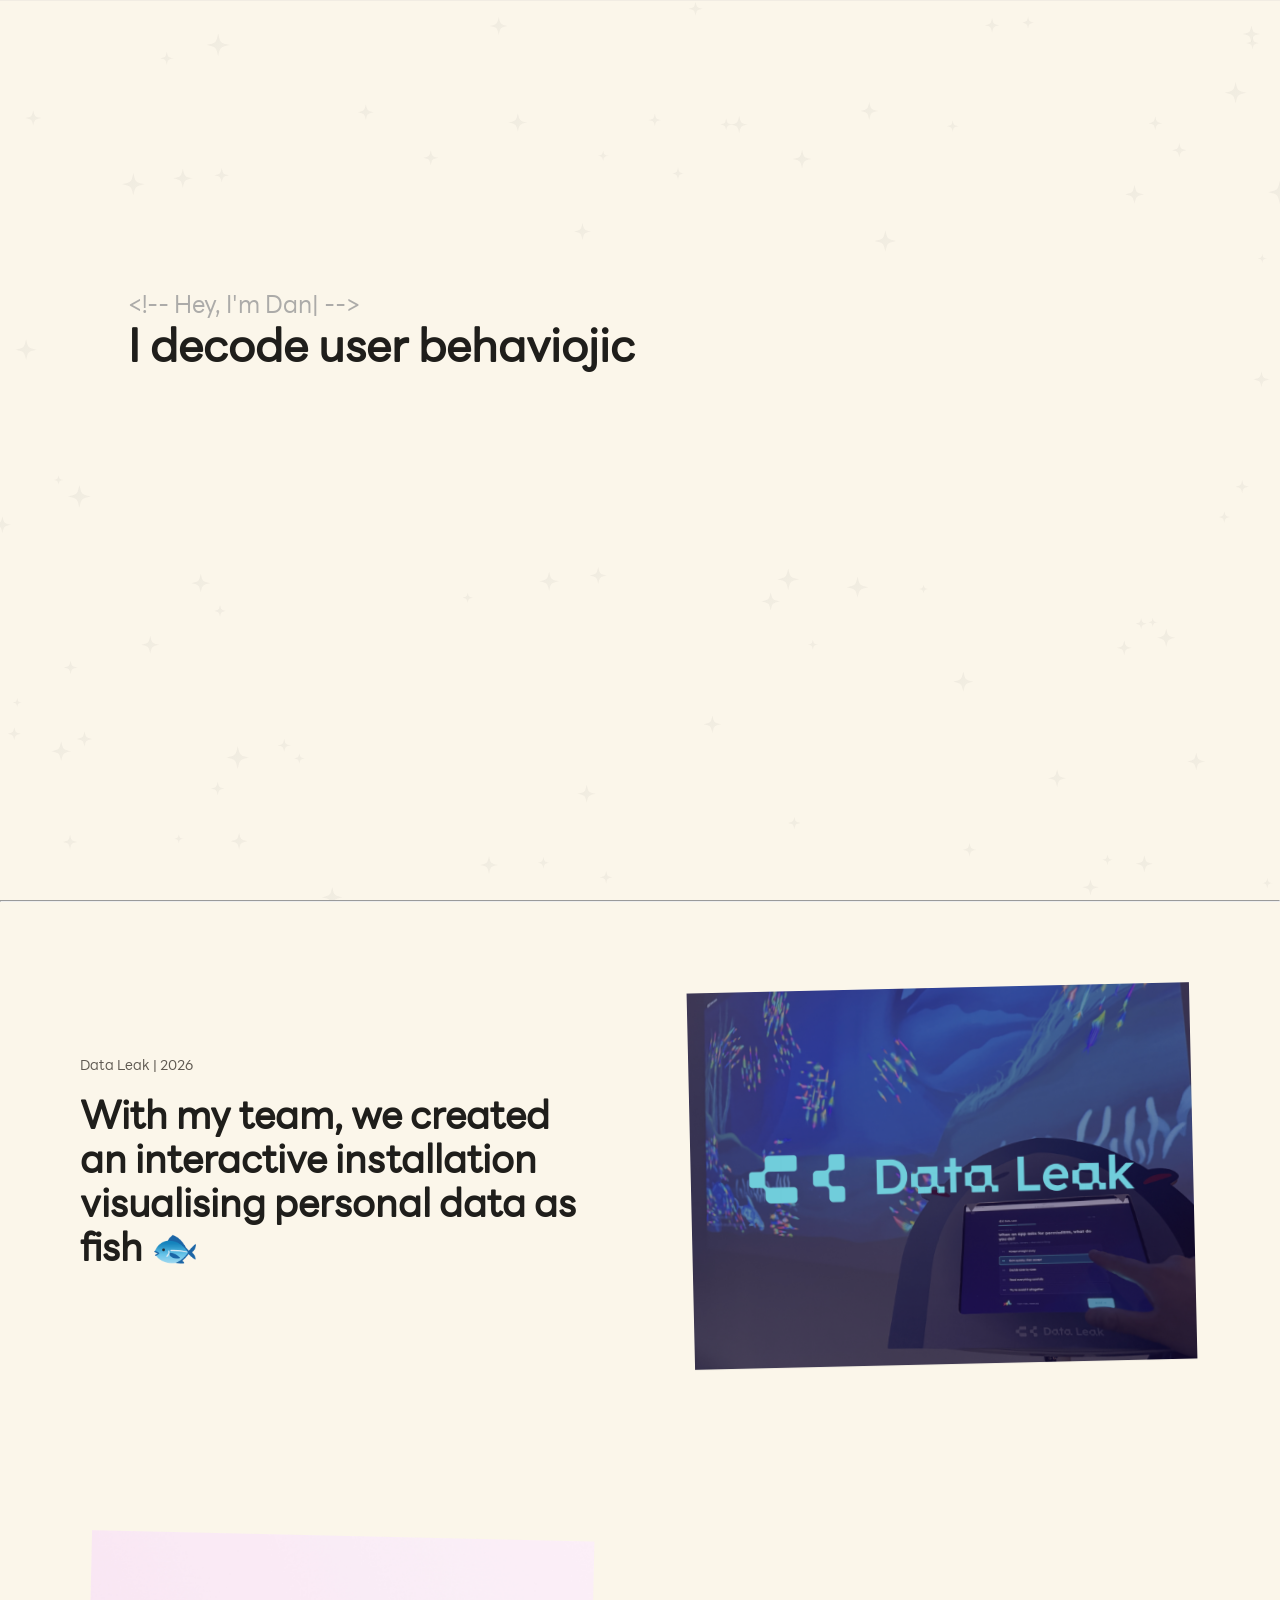
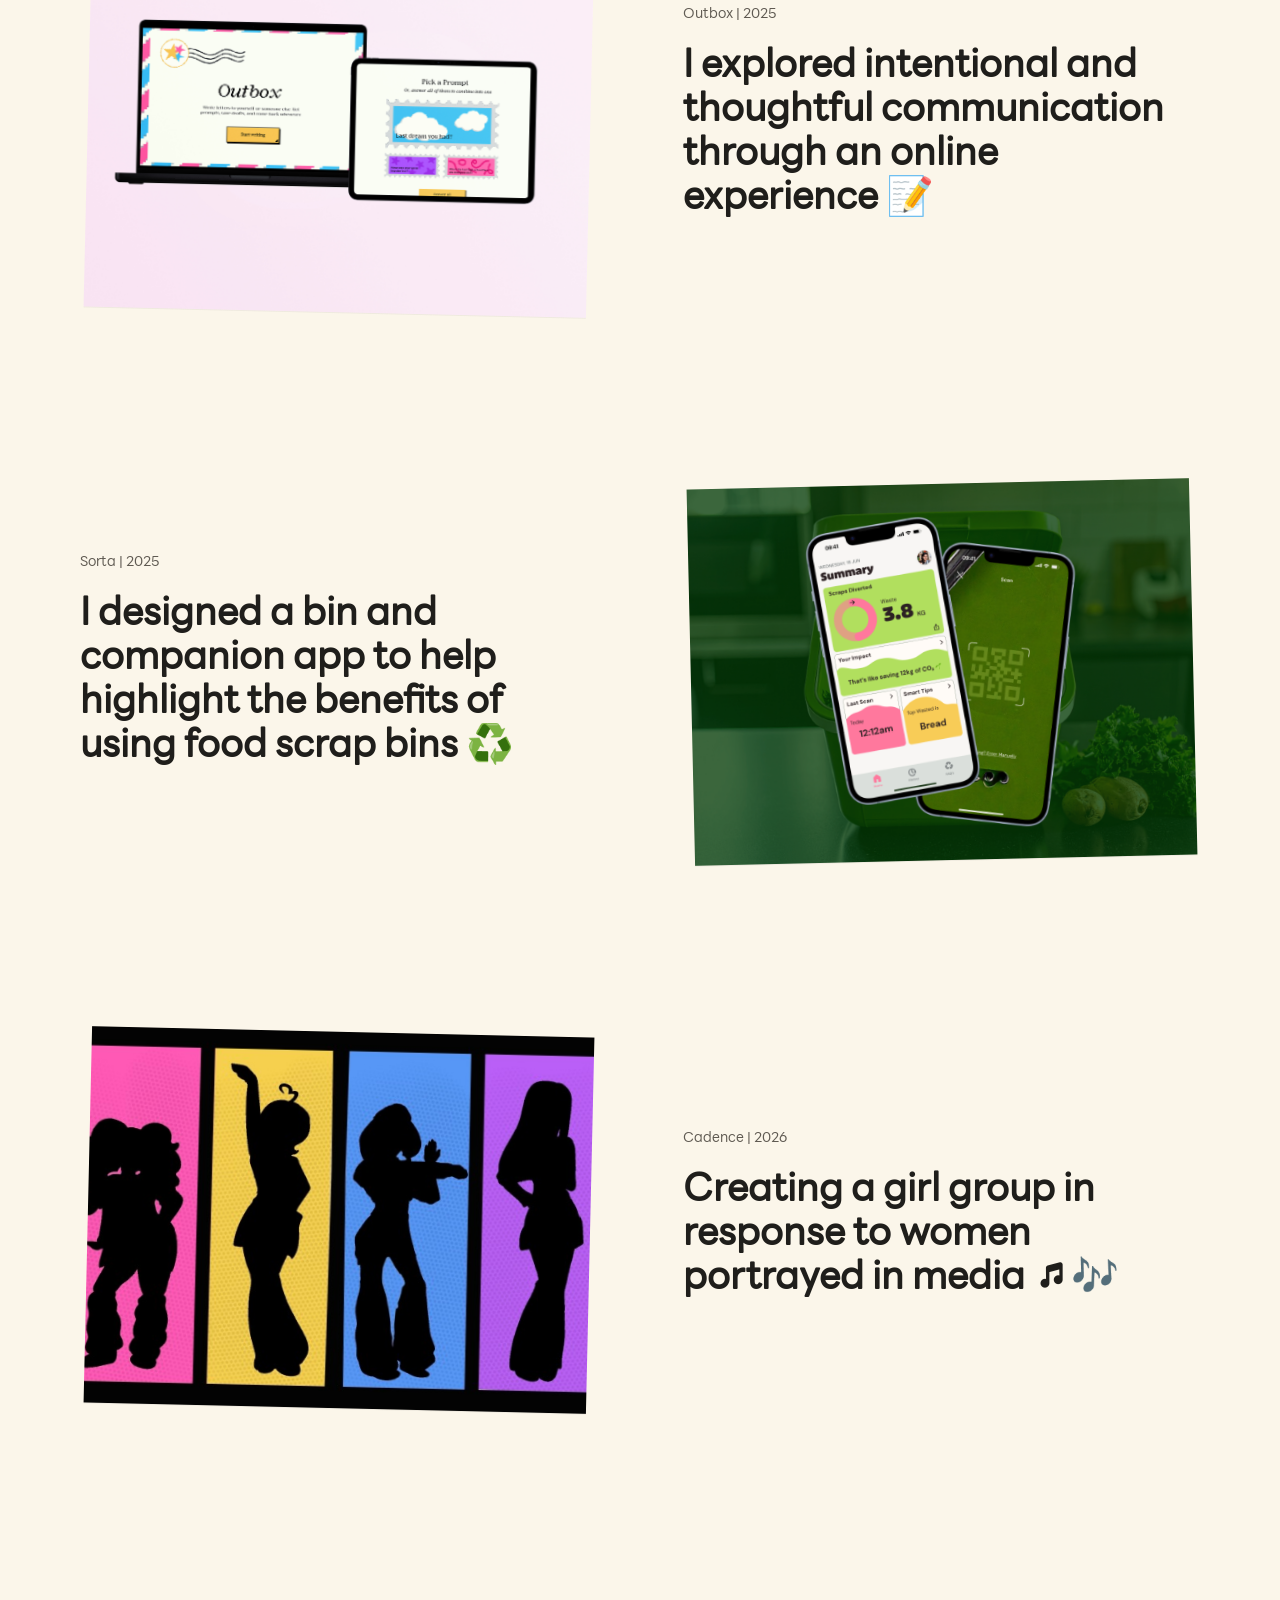
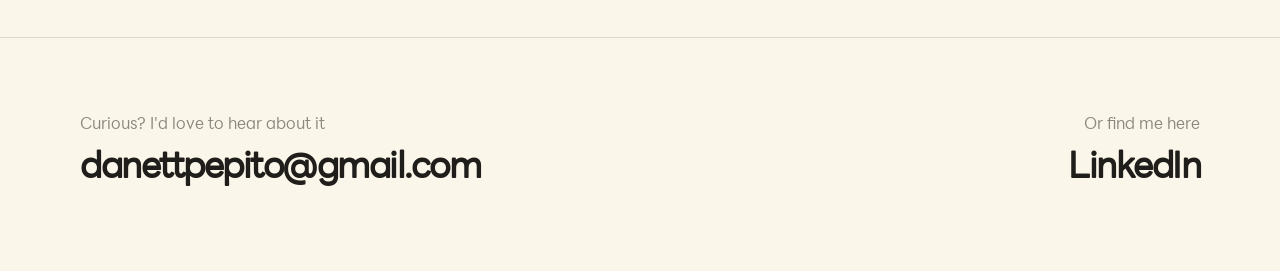
==== commit d0ca7d27: "cadence.html updated" ====
--- a/index.html
+++ b/index.html
@@ -106,18 +106,17 @@
 
   <!-- Case Study 4 -->
   <article class="case-study case-orange">
-    <a href="" class="case-study-link-wrap">
+    <a href="cadence.html" class="case-study-link-wrap">
       <div class="case-study-text">
         <p class="case-study-year">Cadence | 2026</p>
 
         <h2 class="case-study-title">
-          Creating a <strong>virtual group</strong> to
-          <strong>challenge representations of girls in media</strong>
+          Creating a
+          <strong>girl group</strong>
+          in response to
+          <strong>women portrayed in media</strong>
+          🎵🎶
         </h2>
-
-        <p class="case-study-desc">
-          Coming soon
-        </p>
       </div>
 
       <div class="case-study-image jumble-image"></div>
@@ -143,7 +142,7 @@
   <div class="footer-inner">
     <div class="footer-cta-row">
       <div class="footer-left">
-        <p class="footer-eyebrow">Curious? I'd love to hear it</p>
+        <p class="footer-eyebrow">Curious? I'd love to hear about it</p>
         <a href="mailto:danettpepito@gmail.com" class="footer-email-big">
           danettpepito@gmail.com
         </a>
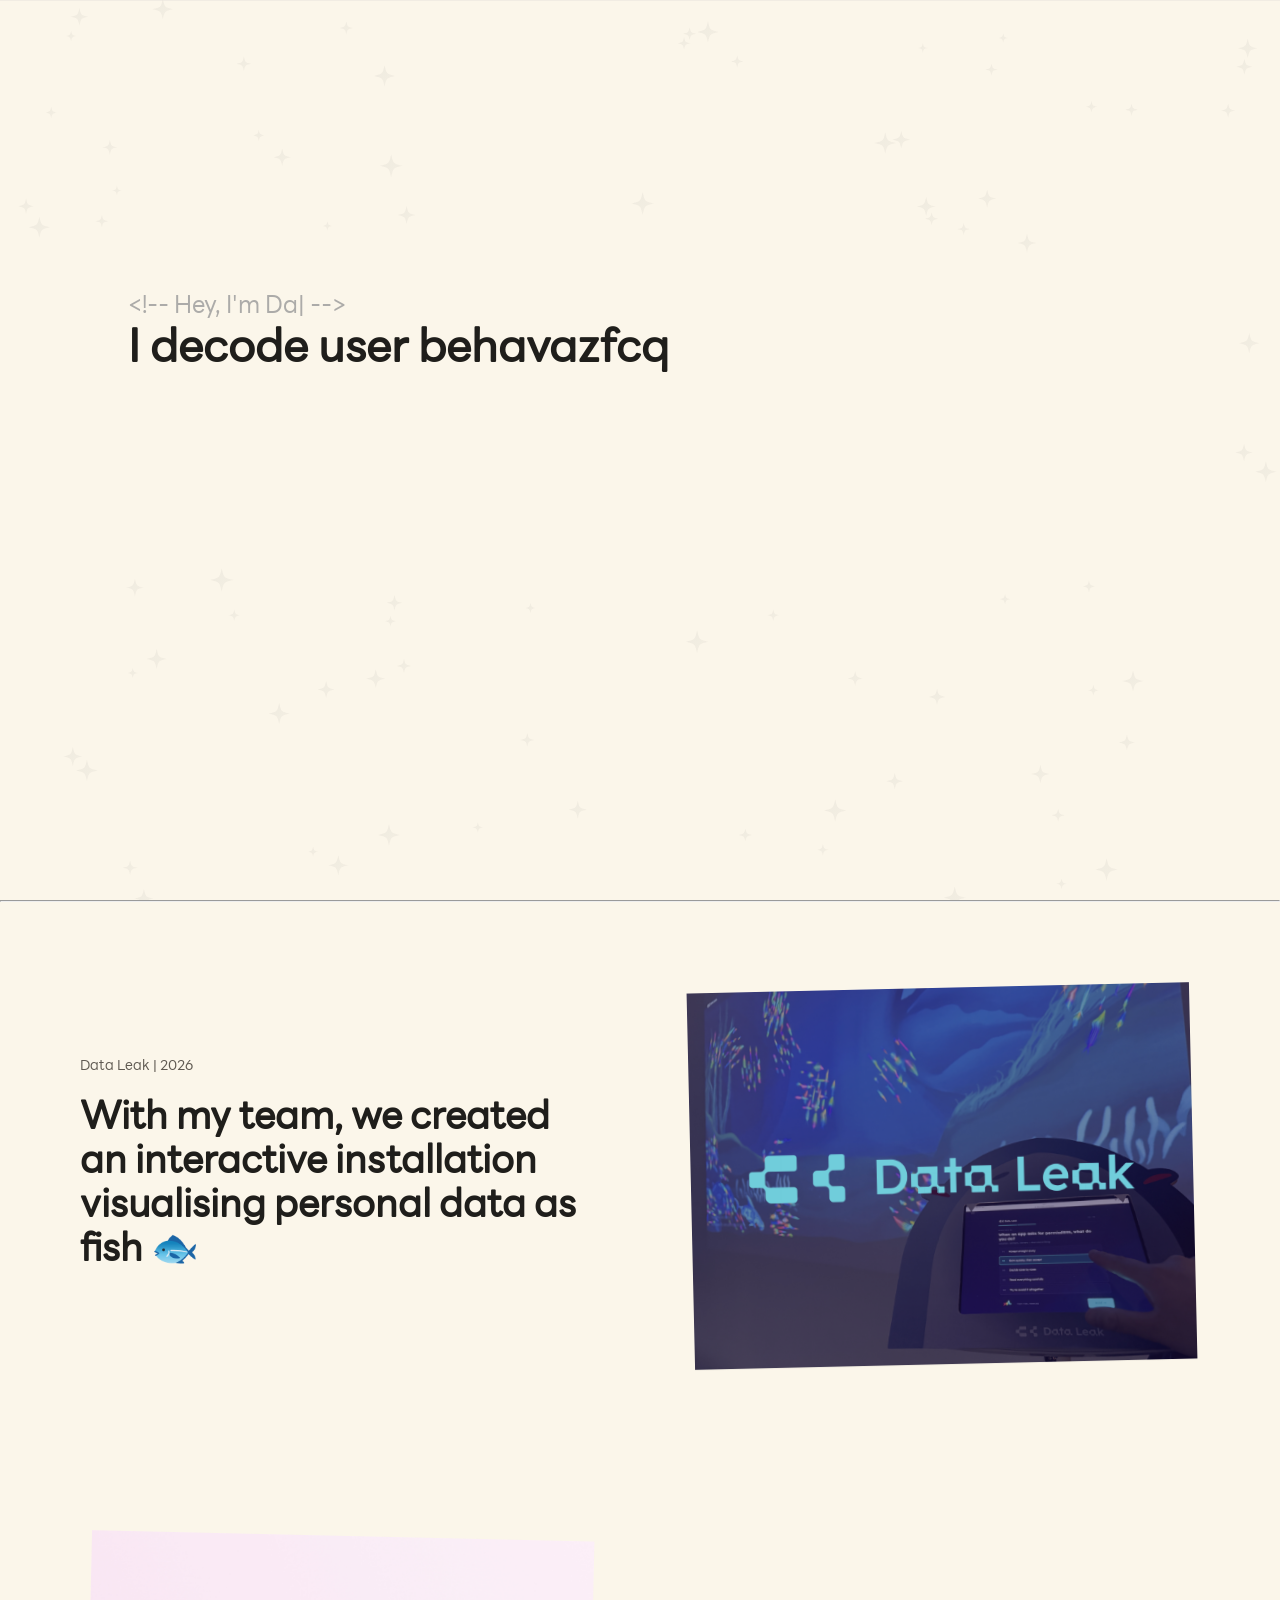
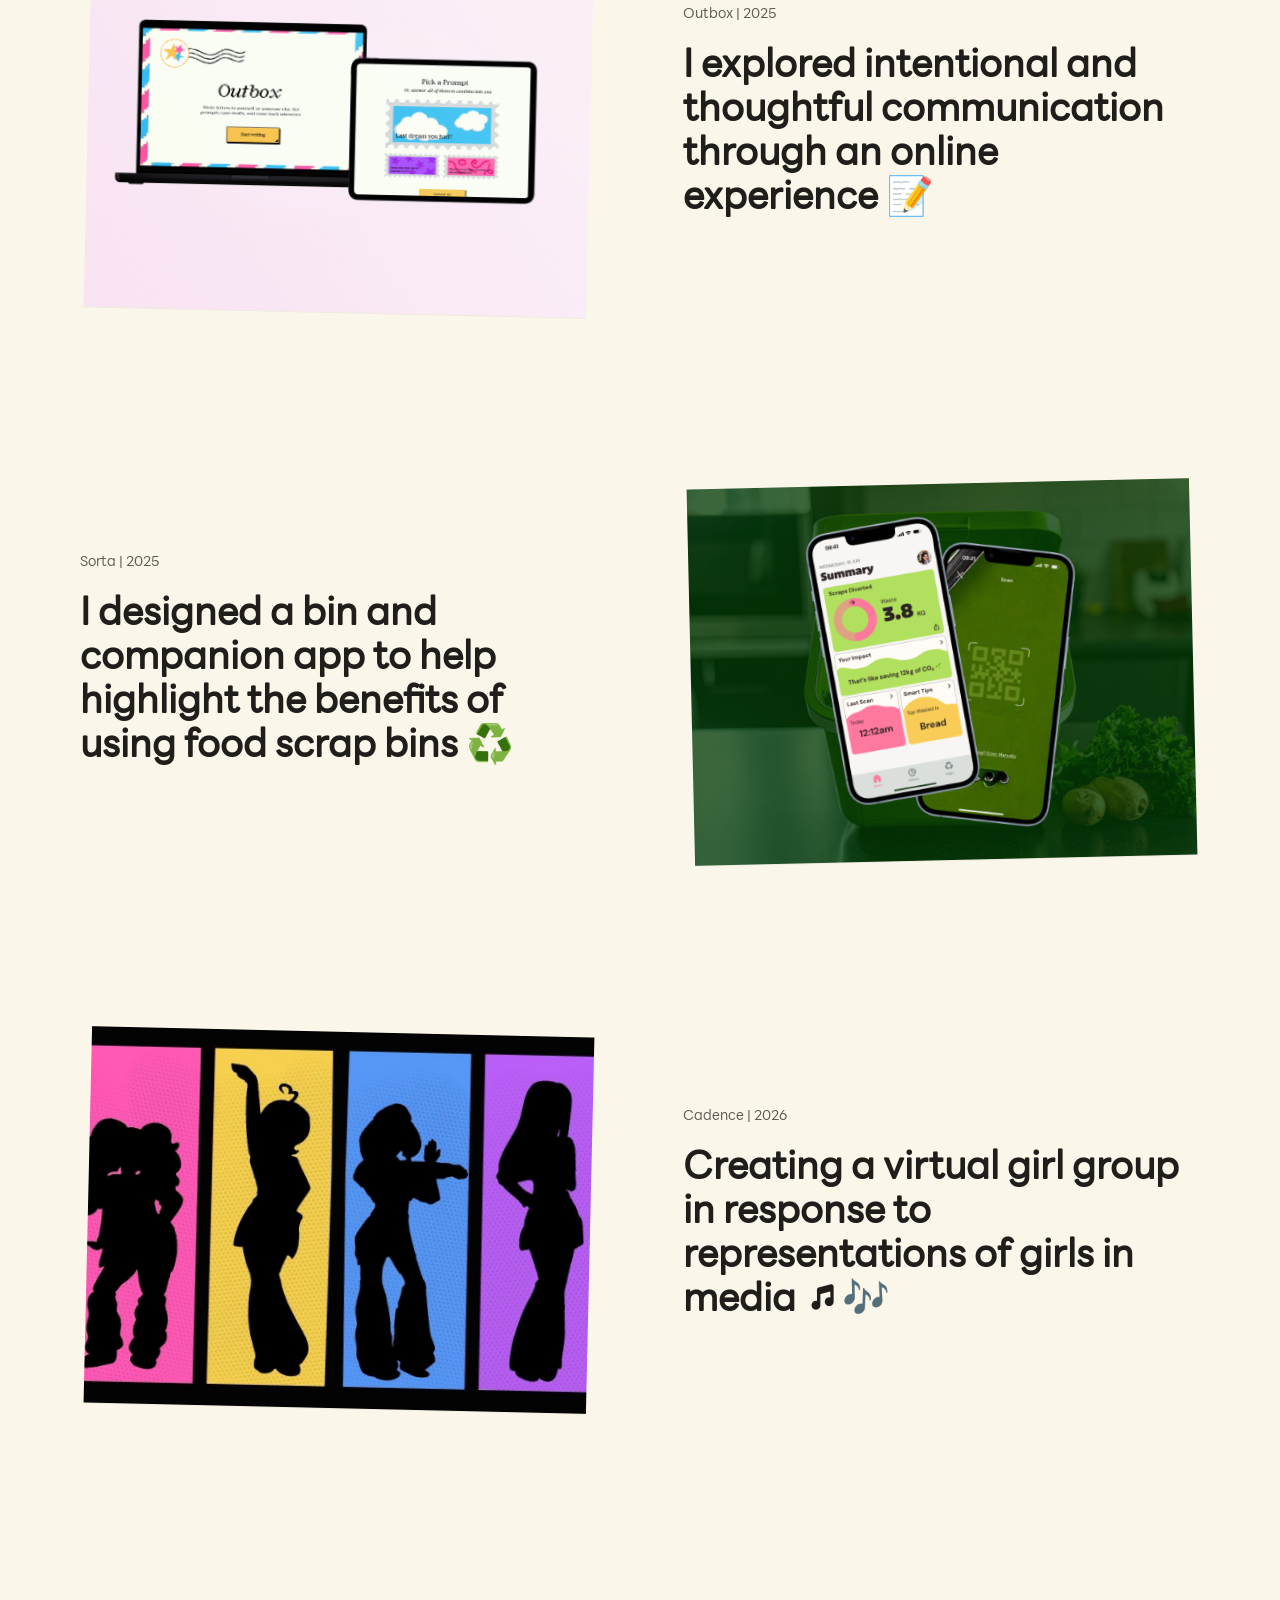
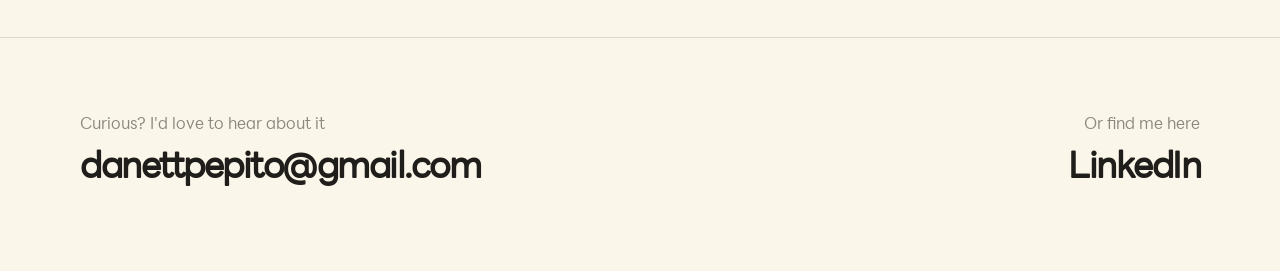
==== commit cdabfcaf: "update colour cadence.html" ====
--- a/index.html
+++ b/index.html
@@ -111,10 +111,11 @@
         <p class="case-study-year">Cadence | 2026</p>
 
         <h2 class="case-study-title">
+          <!-- OR Creating a virtual group to challenge representations of girls in media -->
           Creating a
-          <strong>girl group</strong>
+          <strong>virtual girl group</strong>
           in response to
-          <strong>women portrayed in media</strong>
+          <strong>representations of girls in media</strong>
           🎵🎶
         </h2>
       </div>
--- a/styles.css
+++ b/styles.css
@@ -391,7 +391,7 @@
 }
 
 .case-study:nth-child(4):hover .case-study-image {
-  outline-color: rgb(128, 0, 255); /* purple */
+  outline-color: #730fd6; /* purple */
 }
 
 .case-green:hover strong {
@@ -2787,8 +2787,8 @@
 
 .ab-tag--purple {
   background: rgba(175, 82, 222, 0.12);
-  border: 1.5px solid #af52de;
-  color: #af52de;
+  border: 1.5px solid #730fd6;
+  color: #730fd6;
 }
 
 .ab-tag--solid {
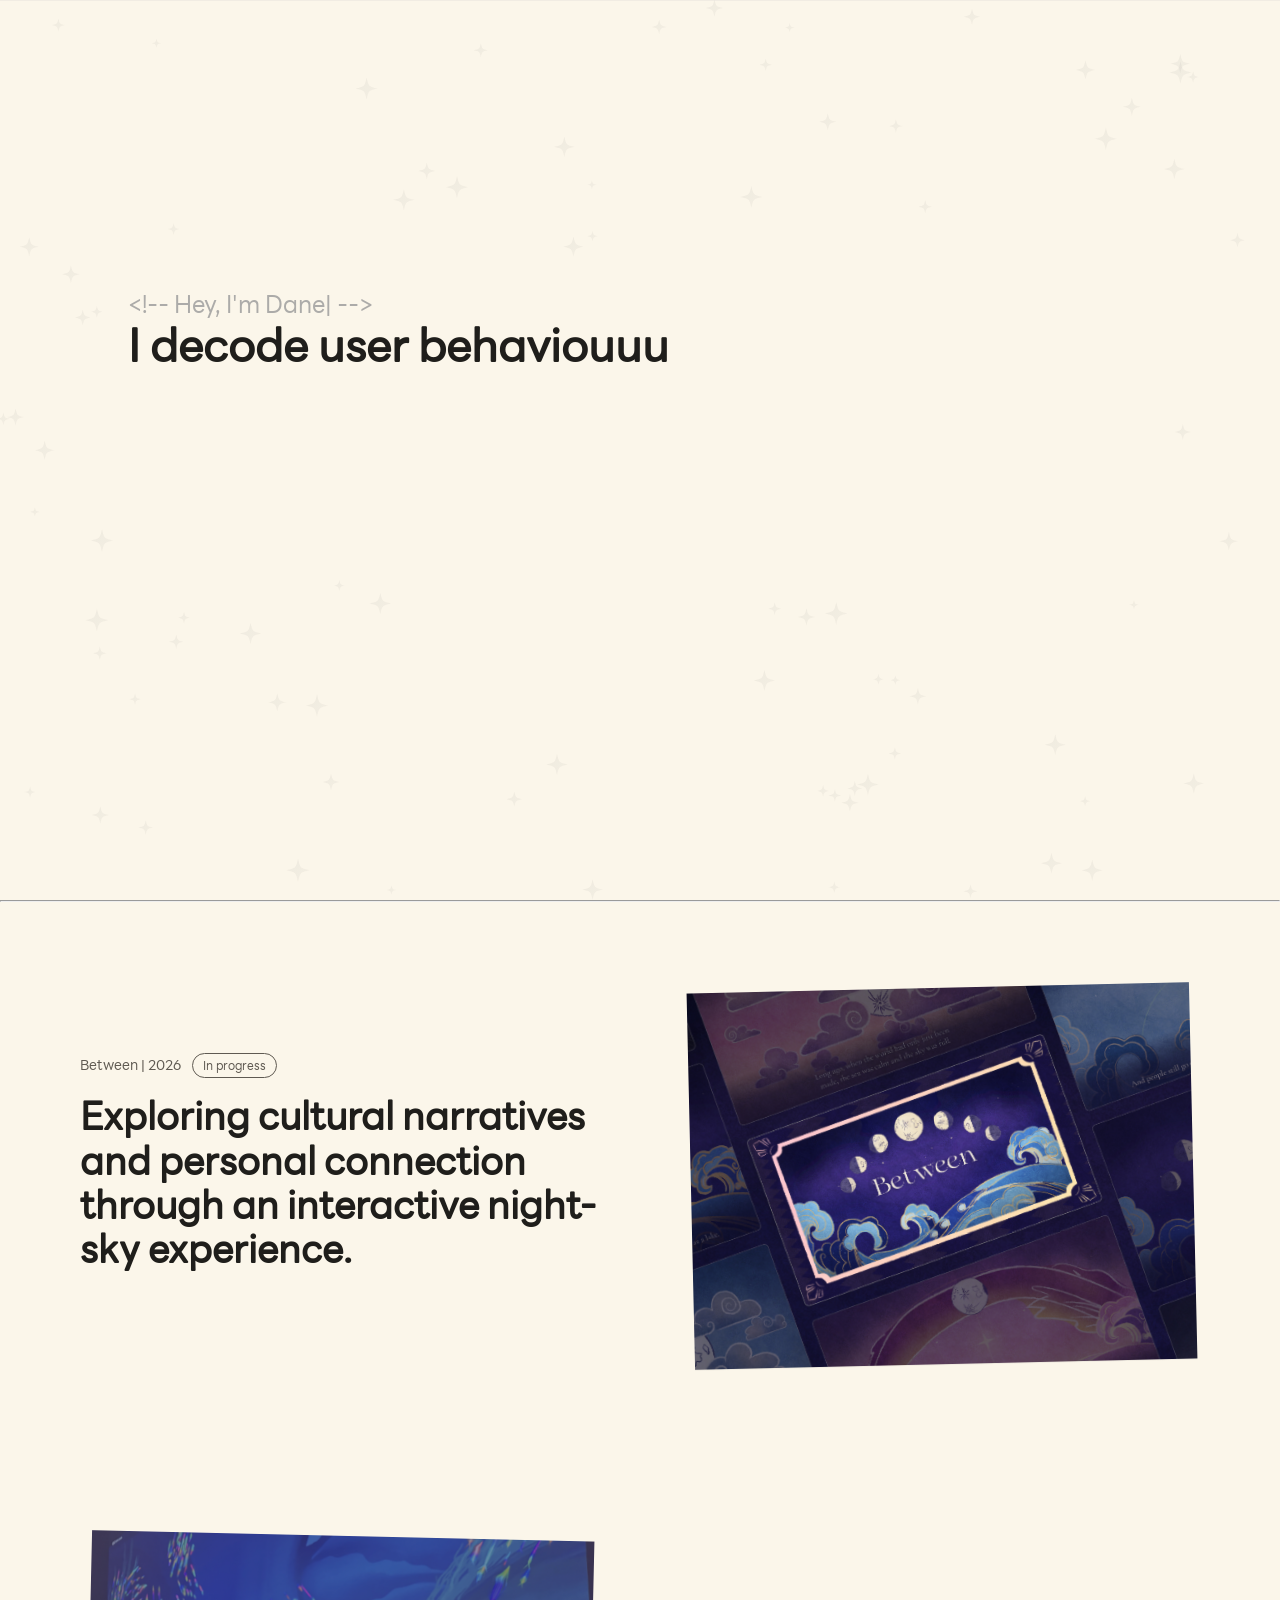
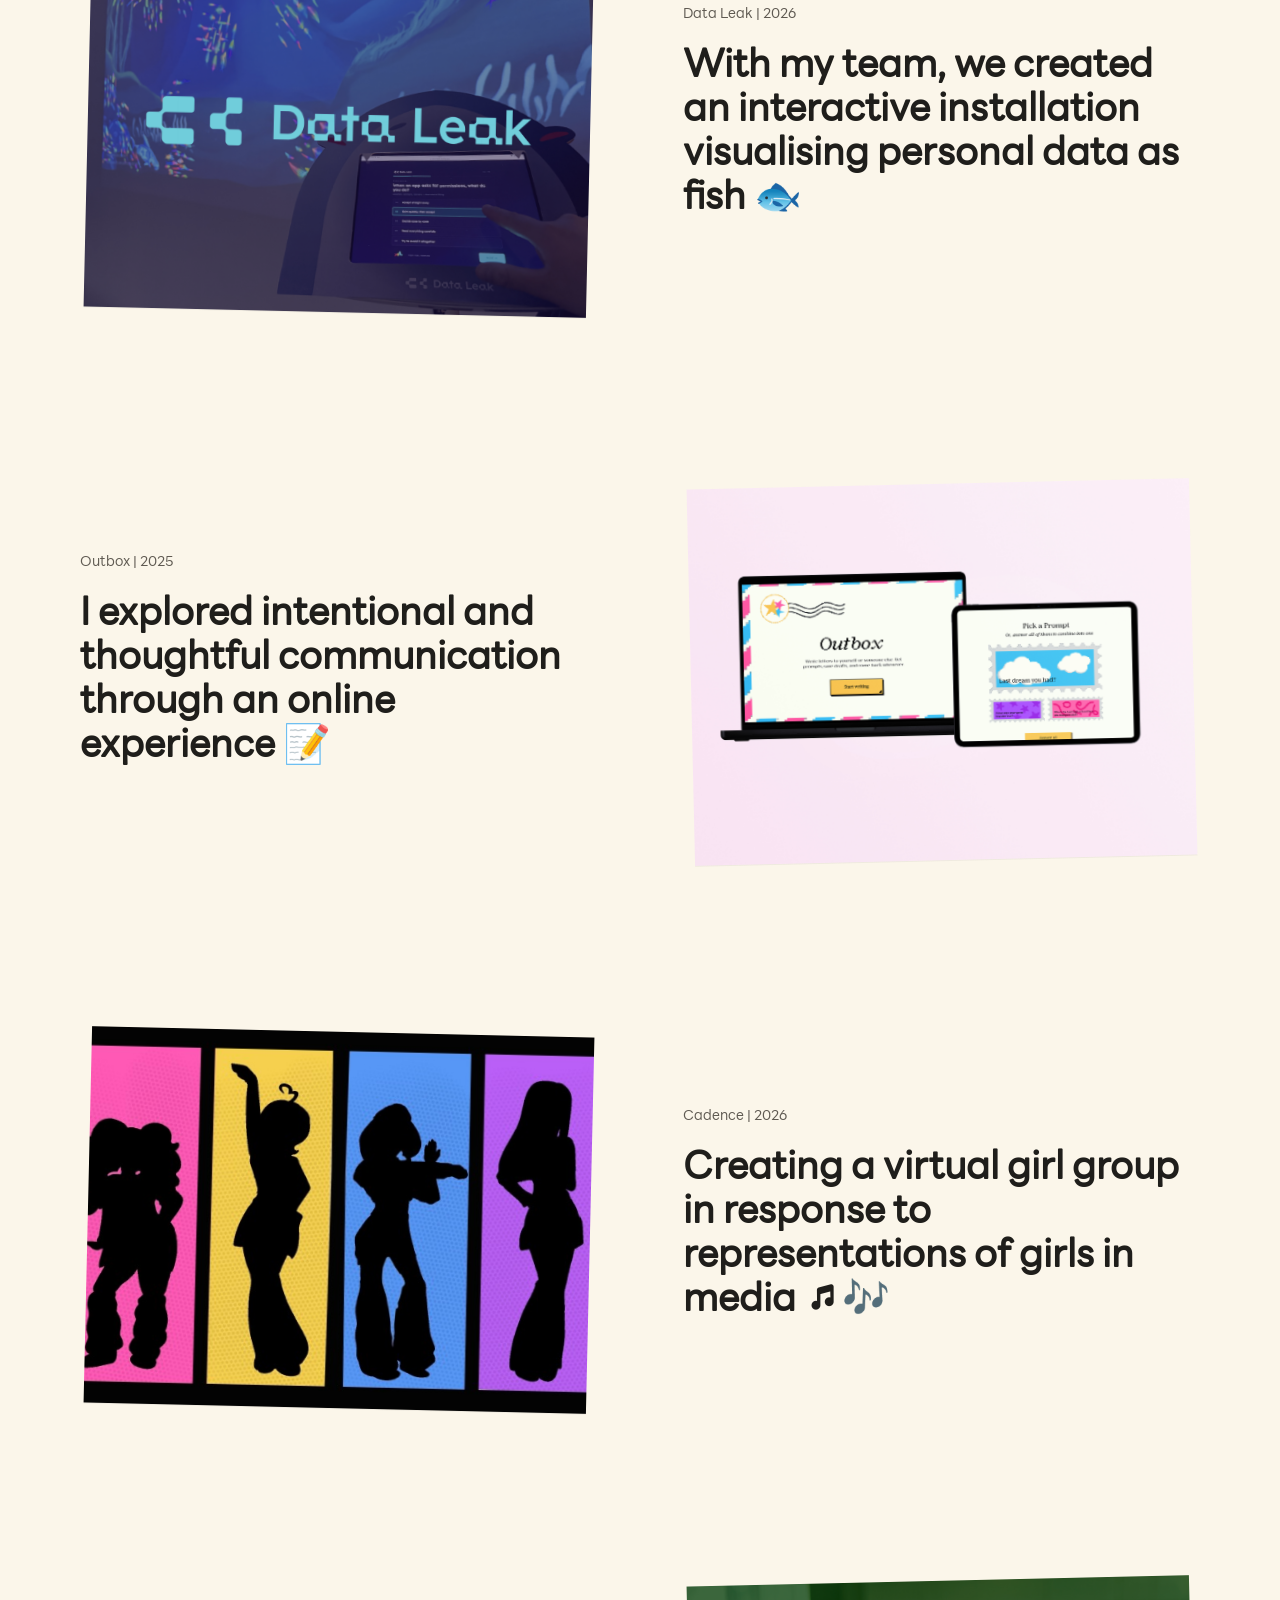
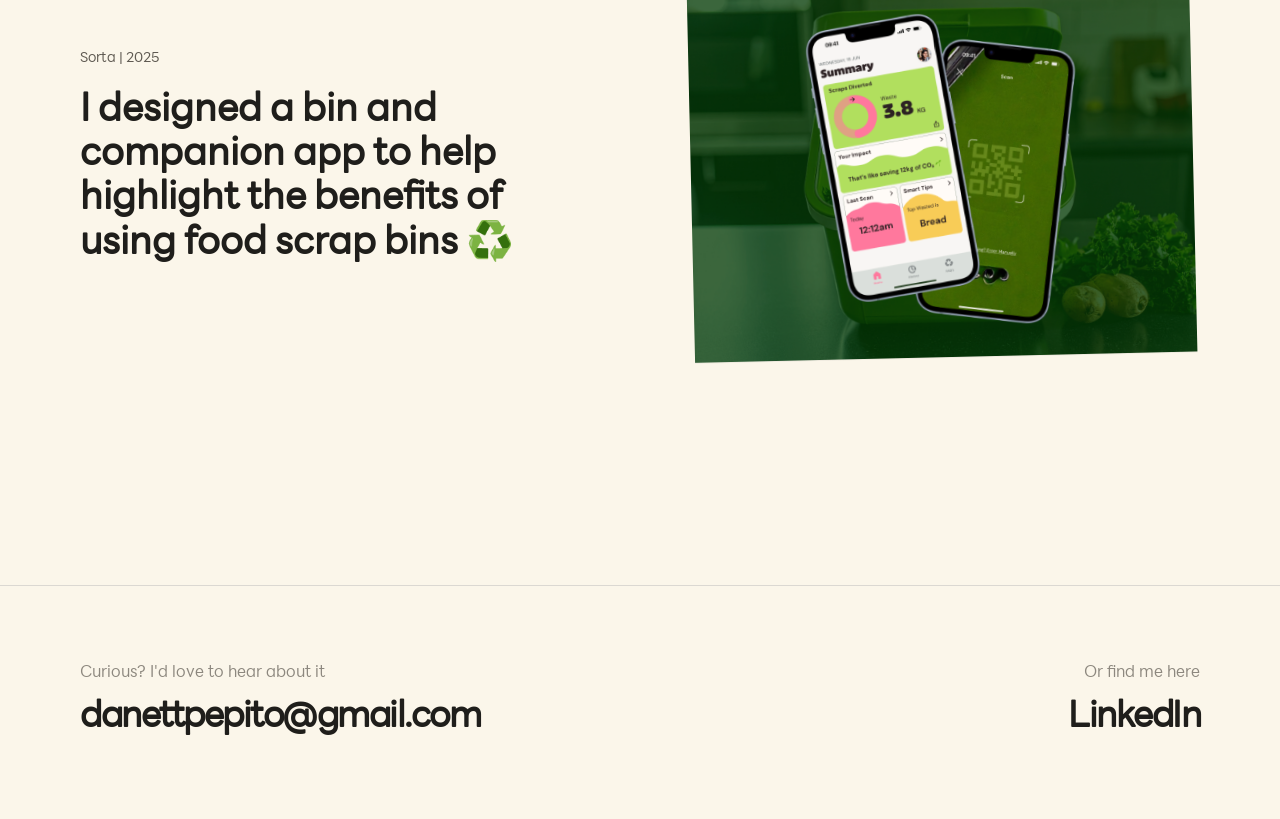
==== commit b14c14fb: "Between case study added" ====
--- a/index.html
+++ b/index.html
@@ -48,6 +48,23 @@
 
     <div class="work-grid">
 
+<!-- Case Study — Between (capstone) -->
+<!-- not ready yet: no href, so it isn't clickable. When the page is ready,
+     add href="between.html" back and remove case-wip, data-cursor, aria-disabled + the badge -->
+<a class="case-study case-orange case-wip" data-cursor="In progress!" aria-disabled="true">
+  <div class="case-study-text">
+    <p class="case-study-year">Between | 2026 <span class="case-wip-badge">In progress</span></p>
+
+    <h2 class="case-study-title">
+      Exploring <strong>cultural narratives and personal connection</strong> through an <strong>interactive night-sky experience.</strong>
+    </h2>
+
+    <p class="case-study-desc"></p>
+  </div>
+
+  <div class="case-study-image between-image"></div>
+</a>
+
 <!-- Case Study 1 -->
 <a href="data-leak.html" class="case-study case-blue">
   <div class="case-study-text">
@@ -85,25 +102,6 @@
         </a>
       </article>
 
-      <!-- Case Study 3 -->
-      <a href="sorta2.html" class="case-study case-green">
-        <div class="case-study-text">
-          <p class="case-study-year">Sorta | 2025</p>
-      
-          <h2 class="case-study-title">
-            I designed a bin and
-            <strong>companion app</strong>
-            to help
-            <strong>highlight the benefits of using food scrap bins</strong>
-            ♻️
-          </h2>
-      
-          <p class="case-study-desc"></p>
-        </div>
-      
-        <div class="case-study-image sorta-image"></div>
-      </a>
-
   <!-- Case Study 4 -->
   <article class="case-study case-orange">
     <a href="cadence.html" class="case-study-link-wrap">
@@ -123,6 +121,25 @@
       <div class="case-study-image jumble-image"></div>
     </a>
   </article>
+
+      <!-- Case Study 3 -->
+      <a href="sorta2.html" class="case-study case-green">
+        <div class="case-study-text">
+          <p class="case-study-year">Sorta | 2025</p>
+      
+          <h2 class="case-study-title">
+            I designed a bin and
+            <strong>companion app</strong>
+            to help
+            <strong>highlight the benefits of using food scrap bins</strong>
+            ♻️
+          </h2>
+      
+          <p class="case-study-desc"></p>
+        </div>
+      
+        <div class="case-study-image sorta-image"></div>
+      </a>
 
     </div>
 
--- a/styles.css
+++ b/styles.css
@@ -1,1297 +1,1313 @@
 @font-face {
-    font-family: "LineSeed";
-    src: url("fonts/LINESeedSans_W_Rg.woff2") format("woff2");
-    font-weight: 400;
-    font-style: normal;
-  }
-  
-  @font-face {
-    font-family: "LineSeed";
-    src: url("fonts/LINESeedSans_W_Th.woff2") format("woff2");
-    font-weight: 200;
-    font-style: normal;
-  }
+  font-family: "LineSeed";
+  src: url("fonts/LINESeedSans_W_Rg.woff2") format("woff2");
+  font-weight: 400;
+  font-style: normal;
+}
+
+@font-face {
+  font-family: "LineSeed";
+  src: url("fonts/LINESeedSans_W_Th.woff2") format("woff2");
+  font-weight: 200;
+  font-style: normal;
+}
 
 /* ── Variables ── */
 :root {
-  --bg:       #fbf6ea;   /* warm cream background */
-  --dark:     #1f1e1b;   /* high contrast readable black */
-  --mid:      #5f5a52;   /* darker grey for AA contrast */
-  --text-soft:#4e4a43;   /* improved body text contrast */
-  
-  --yellow:   #d6a73a;   /* primary muted mustard */
-  --yellow-bg:#f3d78a;   /* soft highlight (use sparingly) */
-  --yellow-deep:#b8861a; /* hover / emphasis */
-  
-  --white:    #fffdf7;
-  --card-bg:  #fffaf0;
-  
-  --radius:   3px;
-  --font-body: 'LineSeed', sans-serif;
-  --font-weight-body: 400;
-  }
+--bg:       #fbf6ea;   /* warm cream background */
+--dark:     #1f1e1b;   /* high contrast readable black */
+--mid:      #5f5a52;   /* darker grey for AA contrast */
+--text-soft:#4e4a43;   /* improved body text contrast */
+
+--yellow:   #d6a73a;   /* primary muted mustard */
+--yellow-bg:#f3d78a;   /* soft highlight (use sparingly) */
+--yellow-deep:#b8861a; /* hover / emphasis */
+
+--white:    #fffdf7;
+--card-bg:  #fffaf0;
+
+--radius:   3px;
+--font-body: 'LineSeed', sans-serif;
+--font-weight-body: 400;
+}
 
 body {
 cursor: auto;
-  font-family: var(--font-body);
-  font-weight: var(--font-weight-body);
+font-family: var(--font-body);
+font-weight: var(--font-weight-body);
 }
 
 @keyframes bounce {
-    0%, 100% { transform: translateY(0); }
-    50% { transform: translateY(-8px); }
+  0%, 100% { transform: translateY(0); }
+  50% { transform: translateY(-8px); }
 }
 
 /* ── Reset ── */
 *, *::before, *::after { box-sizing: border-box; margin: 0; padding: 0; }
 html { scroll-behavior: smooth; }
 body {
-    background-color: var(--bg);
-    color: var(--dark);
-    font-family: var(--font-body);
-    font-size: 16px;
-    line-height: 1.6;
-    overflow-x: hidden;
-    font-family: var(--font-body);
-    font-weight: var(--font-weight-body);
+  background-color: var(--bg);
+  color: var(--dark);
+  font-family: var(--font-body);
+  font-size: 16px;
+  line-height: 1.6;
+  overflow-x: hidden;
+  font-family: var(--font-body);
+  font-weight: var(--font-weight-body);
 }
 a { color: inherit; text-decoration: none; }
 img { display: block; max-width: 100%; }
 
 /* ── Nav ── */
+nav {
+background: rgba(251, 246, 234, 0.88);
+backdrop-filter: none;
+padding: 1.2rem 2.5rem;
+transform: translateY(0);
+}
+
+.nav-logo {
+height: 50px;   /* tweak this */
+width: auto;
+display: block;
+}
+
+.nav-links {
+  display: flex;
+  gap: 12px;
+  list-style: none;
+}
+
+.nav-links a {
+  display: flex;
+  align-items: center;
+  gap: 6px;
+  padding: 8px 18px;
+  border: 1.5px solid var(--dark);
+  border-radius: 5px;
+  font-size: 0.85rem;
+  font-weight: 400;
+  color: var(--dark);
+  background: transparent;
+  transition: background 0.2s, color 0.2s;
+}
+
+.nav-links a:hover { background: var(--dark); color: var(--bg); }
+
+.nav-links .nav-active {
+  background: var(--dark);
+  color: var(--bg);
+}
+
+/* ── About page nav — always visible ── */
+body:has(.about-hero) nav {
+transform: translateY(0) !important;
+background: rgba(240, 237, 232, 0.85);
+backdrop-filter: blur(12px);
+}
+
+/* ── Hero ── */
+.hero {
+  min-height: 100vh;
+  display: flex;
+  flex-direction: column;
+  justify-content: center;
+  
+
+  padding: 120px 10vw 200px;
+  align-items: flex-start;
+}
+
+/* Hero headline */
+.hero-headline {
+  font-size: 2.8rem;
+  font-weight: 800;
+  line-height: 1.1;
+}
+
+.hero-comment {
+  font-size: 1.5rem;
+  color: #999;
+  font-family: var(--font-body);
+  font-weight: 400;
+  opacity: 0.8;
+}
+
+/* "make sense" pill */
+.hero-highlight {
+  display: inline-block;
+  background: var(--rust-bg);
+  color: var(--white);
+  border-radius: 999px;
+  padding: 4px 28px 6px;
+  margin-left: 6px;
+  font-style: italic;
+  font-family: var(--font-body);
+  font-size: clamp(2.2rem, 4.5vw, 3.8rem);
+  letter-spacing: -1px;
+}
+
+.hero-think p {
+  font-family: var(--font-hand);
+  font-size: 1rem;
+  color: var(--mid);
+  margin-bottom: 12px;
+}
+
+/* ── Section header ── */
+.section-label {
+  font-family: var(--font-hand);
+  font-size: 1.1rem;
+  color: var(--mid);
+  margin-bottom: 48px;
+}
+
+/* ── HERO CANVAS DOTS ── */
+#heroCanvas {
+position: absolute;
+inset: 0;
+width: 100%;
+height: 100%;
+pointer-events: none;
+z-index: 0;
+}
+
+/* push hero content above the canvas */
+.hero > *:not(#heroCanvas) {
+position: relative;
+z-index: 1;
+}
+
+
+
+/* ── Case study card ── */
+.case-study {
+display: grid;
+grid-template-columns: 1fr 1fr;
+align-items: center;
+cursor: default;
+border-radius: var(--radius);
+}
+
+/* link becomes the clickable wrapper but DOES NOT break grid */
+.case-study-link-wrap {
+display: contents; 
+text-decoration: none;
+color: inherit;
+cursor: default;
+gap: 2rem;
+}
+
+/* optional hover effect on whole section */
+.case-study:hover .case-study-image {
+transform: rotate(0deg) scale(1) !important;
+border-radius: var(--radius);
+}
+
+/* Alternate layout every other card */
+.case-study:nth-child(even) .case-study-text { order: 2; }
+.case-study:nth-child(even) .case-study-image { order: 1; }
+
+
+.case-study-year {
+  font-size: 0.85rem;
+  color: var(--mid);
+  margin-bottom: 16px;
+}
+
+.case-study-title {
+  font-size: clamp(1.6rem, 3vw, 2.4rem);
+  font-weight: 800;
+  line-height: 1.15;
+  margin-bottom: 16px;
+}
+
+
+.case-study-desc {
+  font-size: 1rem;
+  color: var(--mid);
+  line-height: 1.7;
+  margin-bottom: 28px;
+}
+
+.case-study-link {
+  display: inline-flex;
+  align-items: center;
+  gap: 8px;
+  font-size: 0.9rem;
+  font-weight: 700;
+  color: var(--dark);
+  border-bottom: 2px solid var(--dark);
+  padding-bottom: 2px;
+}
+
+.case-study-link:hover { color: var(--rust); border-color: var(--rust); }
+
+.case-study-image {
+  background: var(--card-bg);
+  overflow: hidden;
+  aspect-ratio: 4 / 3;
+  display: flex;
+  align-items: center;
+  justify-content: center;
+  box-shadow: 0 0.5px 0.5px rgba(104, 104, 104, 0.08);
+}
+
+/* ── FOOTER ── */
+footer {
+position: relative;
+padding: 72px 80px 40px;
+border-top: 1.5px solid #dbd8d2;
+overflow: hidden;
+}
+
+.footer-rainbow {
+position: absolute;
+top: 0; left: -40px;
+width: 550px; height: 100%;
+background: linear-gradient(135deg,
+  rgba(249,115,22,0.45) 0%,
+  rgba(250,204,21,0.38) 20%,
+  rgba(74,222,128,0.32) 40%,
+  transparent 100%
+);
+filter: blur(32px);
+pointer-events: none;
+z-index: 0;
+}
+
+.footer-rainbow-right {
+position: absolute;
+top: 0; right: -40px;
+width: 550px; height: 100%;
+background: linear-gradient(-135deg,
+  rgba(244,114,182,0.45) 0%,
+  rgba(192,132,252,0.32) 40%,
+  rgba(250,204,21,0.22) 80%,
+  transparent 100%
+);
+filter: blur(32px);
+pointer-events: none;
+z-index: 0;
+}
+
+.footer-inner {
+position: relative;
+z-index: 1;
+margin-bottom: 48px;
+}
+
+.footer-eyebrow {
+font-size: 1rem;
+color: var(--mid);
+opacity: 0.7;
+margin-bottom: 12px;
+}
+
+.footer-cta-row {
+display: flex;
+justify-content: space-between;
+align-items: flex-start;
+}
+
+.footer-left,
+.footer-right {
+display: flex;
+flex-direction: column;
+}
+
+.footer-right {
+text-align: right;
+}
+
+.footer-email-big {
+font-size: clamp(1.4rem, 2.8vw, 2.4rem);
+font-weight: 800;
+letter-spacing: -1.5px;
+line-height: 1;
+color: var(--dark);
+text-decoration: none;
+transition: opacity 0.2s ease;
+}
+
+.footer-email-big:hover {
+opacity: 0.55;
+}
+
+.footer-bottom {
+position: relative;
+z-index: 1;
+display: flex;
+justify-content: space-between;
+align-items: center;
+border-top: 1px solid #dbd8d2;
+padding-top: 24px;
+font-size: 0.78rem;
+color: var(--mid);
+opacity: 0.6;
+}
+
+/* ── WONKY IMAGE HOVER ── */
+.case-study-image {
+transform: translateZ(0);
+transition: transform 0.18s ease-out;
+will-change: transform;
+}
+
+/* tilt alternates for any number of cards */
+.case-study:nth-child(odd) .case-study-image {
+transform: rotate(-1.3deg) scale(0.97);
+}
+
+.case-study:nth-child(even) .case-study-image {
+transform: rotate(1.3deg) scale(0.97);
+}
+
+.case-study:hover .case-study-image {
+transform: rotate(0deg) scale(1);
+box-shadow: 0 16px 56px rgba(0, 0, 0, 0.18);
+outline: 4px solid var(--dark);
+outline-offset: 4px;
+}
+
+/* different colours per case study (by colour class, not position) */
+.case-blue:hover .case-study-image {
+outline-color: blue;
+}
+
+.case-pink:hover .case-study-image {
+outline-color: #FF69B4;
+}
+
+.case-green:hover .case-study-image {
+outline-color: green;
+}
+
+.case-orange:hover .case-study-image {
+outline-color: #730fd6; /* purple */
+}
+
+/* ── IN-PROGRESS CARD: grey hover colours ── */
+.case-study.case-wip:hover .case-study-image {
+outline-color: #888;
+}
+
+.case-study.case-wip:hover strong {
+color: #888;
+}
+
+/* ── IN-PROGRESS BADGE ── */
+.case-wip-badge {
+display: inline-block;
+margin-left: 8px;
+padding: 2px 10px;
+border: 1px solid currentColor;
+border-radius: 999px;
+font-size: 0.75rem;
+}
+
+.case-green:hover strong {
+color: green;
+}
+
+.case-orange:hover strong {
+color: rgb(128, 0, 255);
+}
+
+.case-pink:hover strong {
+color: #FF69B4;
+}
+
+.case-blue:hover strong {
+color: blue;
+}
+
+.case-study strong {
+transition: color 0.2s ease;
+}
+
+/* CURSOR - "Open Project" */
+.cursor-label {
+position: fixed;
+top: 0;
+left: 0;
+padding: 0.4rem 0.7rem;
+font-size: 0.75rem;
+background: black;
+color: white;
+border-radius: 999px;
+pointer-events: none;
+opacity: 0;
+transform: translate(-50%, -50%);
+transition: opacity 0.15s ease;
+z-index: 9999;
+white-space: nowrap;
+}
+
+/* default cursor COLOUR */
+.cursor-label {
+background: black;
+}
+
+/* CASE STUDY LINK */
+.case-study {
+display: grid;
+grid-template-columns: 1fr 1fr;
+gap: 85px;
+align-items: center;
+
+text-decoration: none;
+color: inherit;
+}
+
+/* ── Divider ── */
+.divider {
+  height: 1.5px;
+  background: #dbd8d2;
+  margin: 0 80px;
+}
+
+/* ── Utility ── */
+.sr-only {
+  position: absolute; width: 1px; height: 1px;
+  padding: 0; margin: -1px; overflow: hidden;
+  clip: rect(0,0,0,0); white-space: nowrap; border-width: 0;
+}
+
+
+
+/* CASE STUDY IMAGES */
+.sorta-image {
+  background: url("assets/sorta/cover.png") center/cover no-repeat;
+}
+
+.jumble-image {
+  background: url("assets/Screenshot\ 2026-06-11\ at\ 00.43.35.jpeg") center/cover no-repeat;
+}
+
+.outbox-image {
+background: url("assets/outbox/image-9.jpg") center/cover no-repeat;
+}
+
+.dataleak-image {
+background: url("assets/data-leak/data-leak.png") center/cover no-repeat;
+}
+
+.between-image {
+background: url("assets/between/image01-dvp.jpg") center/cover no-repeat;
+}
+
+/* SORTA.HTML */
+
+
+/* ── CASE STUDY HERO WRAPPER ── */
+/* INTRO SECTION */
+.cs-intro {
+  width: min(1100px);
+  margin: 40px auto 0;
+}
+
+.cs-project-name {
+  font-size: 0.9rem;
+  color: var(--mid);
+  margin-bottom: 12px;
+  text-transform: uppercase;
+  letter-spacing: 0.08em;
+}
+
+.cs-project-description {
+  font-size: clamp(2.2rem, 5vw, 4.5rem);
+  line-height: 1.05;
+  letter-spacing: -2px;
+  max-width: 900px;
+  margin-bottom: 48px;
+}
+
+/* META BOX */
+.cs-meta-box {
+  width: 100%;
+  background: var(--white);
+  border: 1px solid #dbd8d2;
+  border-radius: 3px;
+
+  padding: 32px 36px;
+
+  display: grid;
+  grid-template-columns: repeat(4, 1fr);
+  gap: 32px;
+}
+
+.meta-item {
+  display: flex;
+  flex-direction: column;
+  gap: 8px;
+}
+
+.meta-label {
+  font-size: 0.72rem;
+  text-transform: uppercase;
+  letter-spacing: 0.08em;
+  color: var(--mid);
+}
+
+.meta-value {
+  font-size: 0.95rem;
+  line-height: 1.5;
+  color: var(--dark);
+}
+
+/* -- overview -- */
+.cs-box {
+  display: grid;
+  grid-template-columns: 1fr 1fr;
+  gap: 48px;
+
+  margin-top: 40px;
+  padding: 40px;
+
+  background: var(--white);
+  border: 1px solid #dbd8d2;
+  border-radius: var(--radius);
+}
+
+/* columns */
+.cs-box-col {
+  display: flex;
+  flex-direction: column;
+  gap: 16px;
+}
+
+/* titles */
+.cs-box-title {
+  font-size: 1rem;
+  font-weight: 600;
+  color: var(--dark);
+}
+
+/* list */
+.cs-list {
+  list-style: none;
+  display: flex;
+  flex-direction: column;
+  gap: 12px;
+  padding-left: 0;
+}
+
+.cs-list li {
+  font-size: 1rem;
+  line-height: 1.7;
+  color: #5e5e5a;
+  position: relative;
+  padding-left: 16px;
+}
+
+.cs-list li::before {
+  content: "•";
+  position: absolute;
+  left: 0;
+  color: var(--mid);
+}
+
+/* FULL WIDTH BREAKOUT SECTION */
+.cs-insight {
+  position: relative;
+
+  width: 100vw;
+  margin-left: calc(50% - 50vw);
+  margin-right: calc(50% - 50vw);
+
+  margin-top: 80px;
+}
+
+/* IMAGE */
+.cs-insight img {
+  width: 100%;
+  object-fit: cover;
+  display: block;
+}
+
+/* overlay text */
+.insight-overlay {
+  position: absolute;
+  inset: 0;
+
+  display: flex;
+  flex-direction: column;
+  align-items: center;
+  justify-content: center;
+
+  text-align: center;
+  padding: 40px;
+
+  background: rgba(0, 0, 0, 0.35);
+  color: white;
+}
+
+.insight-label {
+  font-size: 0.75rem;
+  letter-spacing: 0.1em;
+  text-transform: uppercase;
+  opacity: 0.8;
+  margin-bottom: 12px;
+}
+
+.insight-text {
+  font-size: clamp(1.8rem, 3.5vw, 3rem);
+  line-height: 1.2;
+  max-width: 900px;
+}
+
+/* responsive */
+@media (max-width: 900px) {
+  .cs-insight img {
+    height: 50vh;
+  }
+}
+
+@media (max-width: 900px) {
+  .cs-box {
+    grid-template-columns: 1fr;
+    gap: 32px;
+  }
+}
+
+
+/* ============================================================
+ sorta.css — case study styles for sorta.html
+ Relies on CSS variables defined in styles.css
+ ============================================================ */
+
+/* ── READING BAR ── */
+.reading-bar {
+  position: fixed;
+  top: 0;
+  left: 0;
+  height: 3px;
+  background: green;
+  width: 0%;
+  z-index: 9999;
+  transition: width 0.1s linear;
+}
+
+/* ── NAV overrides ── */
 nav {
   background: rgba(251, 246, 234, 0.88);
   backdrop-filter: none;
   padding: 1.2rem 2.5rem;
   transform: translateY(0);
 }
-
-.nav-logo {
-  height: 50px;   /* tweak this */
-  width: auto;
+nav.show { transform: translateY(0); }
+
+.nav-back {
+  font-size: 0.85rem;
+  font-weight: 600;
+  background: rgba(251, 246, 234, 0.88);
+  border-radius: 5px;
+  padding: 8px 18px;
+  transition: color 0.2s, border-color 0.2s;
+}
+.nav-back:hover {
+  color: var(--dark);
+  border-color: var(--dark);
+}
+
+/* ── HERO BANNER ── */
+.cs-banner {
+  width: 100%;
+  height: 70vh;
+  min-height: 420px;
+  overflow: hidden;
+  position: relative;
+}
+.cs-banner img {
+  width: 100%;
+  height: 100%;
+  object-fit: cover;
+  object-position: center;
   display: block;
 }
-
-.nav-links {
-    display: flex;
-    gap: 12px;
-    list-style: none;
-}
-
-.nav-links a {
-    display: flex;
-    align-items: center;
-    gap: 6px;
-    padding: 8px 18px;
-    border: 1.5px solid var(--dark);
-    border-radius: 5px;
-    font-size: 0.85rem;
-    font-weight: 400;
-    color: var(--dark);
-    background: transparent;
-    transition: background 0.2s, color 0.2s;
-}
-
-.nav-links a:hover { background: var(--dark); color: var(--bg); }
-
-.nav-links .nav-active {
-    background: var(--dark);
-    color: var(--bg);
-}
-
-/* ── About page nav — always visible ── */
-body:has(.about-hero) nav {
-  transform: translateY(0) !important;
-  background: rgba(240, 237, 232, 0.85);
-  backdrop-filter: blur(12px);
-}
-
-/* ── Hero ── */
-.hero {
-    min-height: 100vh;
-    display: flex;
-    flex-direction: column;
-    justify-content: center;
-    
-
-    padding: 120px 10vw 200px;
-    align-items: flex-start;
-}
-
-/* Hero headline */
-.hero-headline {
-    font-size: 2.8rem;
-    font-weight: 800;
-    line-height: 1.1;
-}
-
-.hero-comment {
-    font-size: 1.5rem;
-    color: #999;
-    font-family: var(--font-body);
-    font-weight: 400;
-    opacity: 0.8;
-  }
-
-/* "make sense" pill */
-.hero-highlight {
-    display: inline-block;
-    background: var(--rust-bg);
-    color: var(--white);
-    border-radius: 999px;
-    padding: 4px 28px 6px;
-    margin-left: 6px;
-    font-style: italic;
-    font-family: var(--font-body);
-    font-size: clamp(2.2rem, 4.5vw, 3.8rem);
-    letter-spacing: -1px;
-}
-
-.hero-think p {
-    font-family: var(--font-hand);
-    font-size: 1rem;
-    color: var(--mid);
-    margin-bottom: 12px;
-}
-
-/* ── Section header ── */
-.section-label {
-    font-family: var(--font-hand);
-    font-size: 1.1rem;
-    color: var(--mid);
-    margin-bottom: 48px;
-}
-  
-/* ── HERO CANVAS DOTS ── */
-#heroCanvas {
+.cs-banner-overlay {
   position: absolute;
   inset: 0;
+  background: linear-gradient(to bottom, rgba(0,0,0,0.08) 0%, rgba(0,0,0,0.45) 100%);
+  display: flex;
+  align-items: flex-end;
+  padding: 48px 80px;
+}
+.cs-banner-title {
+  font-size: clamp(2.4rem, 5vw, 4.2rem);
+  font-weight: 800;
+  color: white;
+  line-height: 1.05;
+  letter-spacing: -2px;
+  max-width: 700px;
+}
+
+.data-banner {
+  width: 100%;
+  overflow: hidden;
+  position: relative;
+}
+.data-banner img {
   width: 100%;
   height: 100%;
-  pointer-events: none;
-  z-index: 0;
-}
-
-/* push hero content above the canvas */
-.hero > *:not(#heroCanvas) {
+  object-fit: cover;
+  object-position: center;
+  display: block;
+}
+
+
+/* ── STICKY SPLIT LAYOUT ── */
+.cs-split {
+  display: grid;
+  grid-template-columns: 380px minmax(0, 1fr);
+
+  gap: 80px;
+
+  width: 100%;
+
+  /* remove container limit */
+  max-width: none;
+
+  /* remove right padding */
+  padding: 80px 0 0 80px;
+
+  align-items: start;
+}
+
+/* make right column fully stretch */
+.cs-right {
+  width: 100%;
+  padding-right: 0;
+}
+
+/* LEFT — sticky panel */
+.cs-left {
+  position: sticky;
+  top: 100px;
+  display: flex;
+  flex-direction: column;
+  gap: 48px;
+}
+
+.cs-project-label {
+  font-size: 0.72rem;
+  text-transform: uppercase;
+  letter-spacing: 0.12em;
+  color: var(--mid);
+  margin-bottom: 8px;
+}
+
+.cs-left-title {
+  font-size: clamp(1.6rem, 2.5vw, 2.4rem);
+  font-weight: 800;
+  line-height: 1.1;
+  letter-spacing: -1px;
+  margin-bottom: 24px;
+}
+
+.cs-about-text {
+  font-size: 0.9rem;
+  color: #5e5e5a;
+  line-height: 1.75;
+}
+
+/* Meta rows */
+.cs-meta-rows {
+  display: flex;
+  flex-direction: column;
+  gap: 0;
+  border-top: 1.5px solid #dbd8d2;
+}
+.cs-meta-row {
+  display: grid;
+  grid-template-columns: 100px 1fr;
+  gap: 16px;
+  padding: 16px 0;
+  border-bottom: 1.5px solid #dbd8d2;
+  align-items: start;
+}
+.cs-meta-row .meta-label {
+  font-size: 0.7rem;
+  text-transform: uppercase;
+  letter-spacing: 0.1em;
+  color: var(--mid);
+  padding-top: 2px;
+}
+.cs-meta-row .meta-value {
+  font-size: 0.9rem;
+  color: var(--dark);
+  line-height: 1.5;
+}
+
+/* CTA buttons */
+.cs-ctas {
+  display: flex;
+  flex-direction: column;
+  gap: 10px;
+}
+.cs-cta-primary {
+  display: inline-flex;
+  align-items: center;
+  justify-content: center;
+  gap: 8px;
+  background: var(--dark);
+  color: var(--white);
+  border-radius: 3px;
+  padding: 14px 24px;
+  font-size: 0.85rem;
+  font-weight: 700;
+  transition: background 0.2s, transform 0.15s;
+}
+.cs-cta-primary:hover {
+  background: var(--yellow);
+  transform: translateY(-1px);
+}
+.cs-cta-secondary {
+  display: inline-flex;
+  align-items: center;
+  justify-content: center;
+  gap: 8px;
+  border: 1.5px solid var(--dark);
+  color: var(--dark);
+  border-radius: 3px;
+  padding: 14px 24px;
+  font-size: 0.85rem;
+  font-weight: 700;
+  transition: background 0.2s, color 0.2s, transform 0.15s;
+}
+.cs-cta-secondary:hover {
+  background: var(--dark);
+  color: white;
+  transform: translateY(-1px);
+}
+
+/* ── RIGHT — scrolling images ── */
+.cs-right {
+  display: flex;
+  flex-direction: column;
+  gap: 10px;
+  padding-bottom: 35px;
+}
+
+.cs-scroll-img {
+  width: 100%;
+  overflow: hidden;
+  background: var(--card-bg);
+  box-shadow: 0 4px 32px rgba(0,0,0,0.07);
+  margin-top:10px;
+}
+.cs-scroll-img img {
+  width: 100%;
+  height: auto;
+  display: block;
+  transition: transform 0.5s ease;
+}
+.cs-scroll-img:hover img {
+  transform: scale(1.015);
+}
+
+
+/* ── FULL BLEED INSIGHT ── */
+.cs-fullbleed {
+  position: relative;
+  width: 100%;
+  margin: 60px 0;
+  overflow: hidden;
+  z-index: 1; /* keeps it under floating nav */
+}
+.cs-fullbleed img {
+  width: 100%;
+  height: 80vh;
+  object-fit: cover;
+  display: block;
+  opacity: 0.5;
+}
+.cs-fullbleed-overlay {
+  position: absolute;
+  inset: 0;
+  background: rgba(0,0,0,0.7);
+  display: flex;
+  flex-direction: column;
+  align-items: center;
+  justify-content: center;
+  text-align: center;
+  padding: 40px;
+  color: white;
+}
+.cs-fullbleed-label {
+  font-size: 0.72rem;
+  text-transform: uppercase;
+  letter-spacing: 0.12em;
+  opacity: 0.75;
+  margin-bottom: 16px;
+}
+.cs-fullbleed-text {
+  font-size: clamp(1.6rem, 3.5vw, 2.8rem);
+  font-weight: 800;
+  line-height: 1.2;
+  max-width: 820px;
+  letter-spacing: -0.5px;
+}
+
+/* ── NARRATIVE SECTION ── */
+.cs-narrative {
+  padding: 20px 80px;
+  max-width: 1500px;
+  margin: 0 0 0 200px;
   position: relative;
   z-index: 1;
 }
-
-
-
-/* ── Case study card ── */
-.case-study {
+.cs-narrative-eyebrow {
+  font-size: 0.72rem;
+  text-transform: uppercase;
+  letter-spacing: 0.12em;
+  color: var(--mid);
+  opacity: 0.5;
+  margin-bottom: 24px;
+}
+.cs-narrative h2 {
+  font-size: clamp(1.8rem, 3.5vw, 3rem);
+  font-weight: 800;
+  line-height: 1.1;
+  letter-spacing: -1.5px;
+  margin-bottom: 32px;
+}
+.cs-narrative p {
+  font-size: 1rem;
+  color: #5e5e5a;
+  line-height: 1.8;
+  margin-bottom: 20px;
+}
+.cs-narrative strong { color: var(--dark); }
+
+/* Challenge / Solution two-col */
+.cs-two-col {
   display: grid;
   grid-template-columns: 1fr 1fr;
-  align-items: center;
-  cursor: default;
+  gap: 32px;
+  margin: 30px 0;
+  padding: 40px;
+  background: white;
+  border: 1.5px solid #dbd8d2;
   border-radius: var(--radius);
 }
-
-/* link becomes the clickable wrapper but DOES NOT break grid */
-.case-study-link-wrap {
-  display: contents; 
-  text-decoration: none;
-  color: inherit;
-  cursor: default;
-  gap: 2rem;
-}
-
-/* optional hover effect on whole section */
-.case-study:hover .case-study-image {
-  transform: rotate(0deg) scale(1) !important;
-  border-radius: var(--radius);
-}
-
-/* Alternate layout every other card */
-.case-study:nth-child(even) .case-study-text { order: 2; }
-.case-study:nth-child(even) .case-study-image { order: 1; }
-
-
-.case-study-year {
-    font-size: 0.85rem;
-    color: var(--mid);
-    margin-bottom: 16px;
-}
-
-.case-study-title {
-    font-size: clamp(1.6rem, 3vw, 2.4rem);
-    font-weight: 800;
-    line-height: 1.15;
-    margin-bottom: 16px;
-}
-
-
-.case-study-desc {
-    font-size: 1rem;
-    color: var(--mid);
-    line-height: 1.7;
-    margin-bottom: 28px;
-}
-
-.case-study-link {
-    display: inline-flex;
-    align-items: center;
-    gap: 8px;
-    font-size: 0.9rem;
-    font-weight: 700;
-    color: var(--dark);
-    border-bottom: 2px solid var(--dark);
-    padding-bottom: 2px;
-}
-
-.case-study-link:hover { color: var(--rust); border-color: var(--rust); }
-
-.case-study-image {
-    background: var(--card-bg);
-    overflow: hidden;
-    aspect-ratio: 4 / 3;
-    display: flex;
-    align-items: center;
-    justify-content: center;
-    box-shadow: 0 0.5px 0.5px rgba(104, 104, 104, 0.08);
-}
-
-/* ── FOOTER ── */
-footer {
-  position: relative;
-  padding: 72px 80px 40px;
-  border-top: 1.5px solid #dbd8d2;
-  overflow: hidden;
-}
-
-.footer-rainbow {
-  position: absolute;
-  top: 0; left: -40px;
-  width: 550px; height: 100%;
-  background: linear-gradient(135deg,
-    rgba(249,115,22,0.45) 0%,
-    rgba(250,204,21,0.38) 20%,
-    rgba(74,222,128,0.32) 40%,
-    transparent 100%
-  );
-  filter: blur(32px);
-  pointer-events: none;
-  z-index: 0;
-}
-
-.footer-rainbow-right {
-  position: absolute;
-  top: 0; right: -40px;
-  width: 550px; height: 100%;
-  background: linear-gradient(-135deg,
-    rgba(244,114,182,0.45) 0%,
-    rgba(192,132,252,0.32) 40%,
-    rgba(250,204,21,0.22) 80%,
-    transparent 100%
-  );
-  filter: blur(32px);
-  pointer-events: none;
-  z-index: 0;
-}
-
-.footer-inner {
-  position: relative;
-  z-index: 1;
-  margin-bottom: 48px;
-}
-
-.footer-eyebrow {
-  font-size: 1rem;
+.cs-two-col-title {
+  font-size: 0.8rem;
+  font-weight: 400;
+  text-transform: uppercase;
+  letter-spacing: 0.06em;
   color: var(--mid);
-  opacity: 0.7;
-  margin-bottom: 12px;
-}
-
-.footer-cta-row {
-  display: flex;
-  justify-content: space-between;
-  align-items: flex-start;
-}
-
-.footer-left,
-.footer-right {
+  margin-bottom: 20px;
+}
+.cs-two-col ul {
+  list-style: none;
   display: flex;
   flex-direction: column;
-}
-
-.footer-right {
-  text-align: right;
-}
-
-.footer-email-big {
-  font-size: clamp(1.4rem, 2.8vw, 2.4rem);
+  gap: 12px;
+}
+.cs-two-col li {
+  font-size: 0.95rem;
+  color: #5e5e5a;
+  padding-left: 18px;
+  position: relative;
+  line-height: 1.65;
+}
+.cs-two-col li::before {
+  content: "→";
+  position: absolute;
+  left: 0;
+  color: var(--rust);
+  font-size: 0.85rem;
+}
+
+.full-bleed {
+  width: 100%;
+  margin-left: 0;
+}
+
+/* ── HOW MIGHT WE ── */
+.cs-hmw {
+  color: white;
+  padding: 80px;
+  text-align: center;
+  width: 100%;
+  margin-left: 0;
+}
+.cs-hmw-label {
+  position: relative;   /* IMPORTANT: not absolute/fixed */
+  display: inline-block;
+
+  z-index: 1;
+}
+.cs-hmw-text {
+  font-size: clamp(1.8rem, 4vw, 3.2rem);
   font-weight: 800;
+  line-height: 1.15;
   letter-spacing: -1.5px;
-  line-height: 1;
-  color: var(--dark);
-  text-decoration: none;
-  transition: opacity 0.2s ease;
-}
-
-.footer-email-big:hover {
-  opacity: 0.55;
-}
-
-.footer-bottom {
-  position: relative;
-  z-index: 1;
+  max-width: 800px;
+  margin: 0 auto;
+}
+.cs-hmw-text em {
+  color: #c8a98a;
+  font-style: italic;
+}
+
+/* ── FOOTER ── */
+.cs-footer {
+  padding: 60px 80px;
+  border-top: 1.5px solid #dbd8d2;
   display: flex;
   justify-content: space-between;
   align-items: center;
-  border-top: 1px solid #dbd8d2;
-  padding-top: 24px;
-  font-size: 0.78rem;
+}
+.cs-footer .foot-left {
+  font-size: 1.4rem;
+  font-weight: 700;
+  color: var(--dark);
+}
+.cs-footer .foot-right {
+  font-size: 0.85rem;
   color: var(--mid);
-  opacity: 0.6;
-}
-
-/* ── WONKY IMAGE HOVER ── */
-.case-study-image {
-  transform: translateZ(0);
-  transition: transform 0.18s ease-out;
-  will-change: transform;
-}
-
-.case-study:nth-child(1) .case-study-image {
-  transform: rotate(-1.3deg) scale(0.97);
-}
-
-.case-study:nth-child(2) .case-study-image {
-  transform: rotate(1.3deg) scale(0.97);
-}
-
-.case-study:nth-child(3) .case-study-image {
-  transform: rotate(-1.3deg) scale(0.97);
-}
-
-.case-study:nth-child(4) .case-study-image {
-  transform: rotate(1.3deg) scale(0.97);
-}
-
-.case-study:hover .case-study-image {
-  transform: rotate(0deg) scale(1);
-  box-shadow: 0 16px 56px rgba(0, 0, 0, 0.18);
-  outline: 4px solid var(--dark);
-  outline-offset: 4px;
-}
-
-/* different colours per case study */
-.case-study:nth-child(1):hover .case-study-image {
-  outline-color: blue; /* rust */
-}
-
-.case-study:nth-child(2):hover .case-study-image {
-  outline-color: #FF69B4; /* teal */
-}
-
-.case-study:nth-child(3):hover .case-study-image {
-  outline-color: green; /* purple */
-}
-
-.case-study:nth-child(4):hover .case-study-image {
-  outline-color: #730fd6; /* purple */
-}
-
-.case-green:hover strong {
-  color: green;
-}
-
-.case-orange:hover strong {
-  color: rgb(128, 0, 255);
-}
-
-.case-pink:hover strong {
-  color: #FF69B4;
-}
-
-.case-blue:hover strong {
-  color: blue;
-}
-
-.case-study strong {
-  transition: color 0.2s ease;
-}
-
-/* CURSOR - "Open Project" */
-.cursor-label {
-  position: fixed;
-  top: 0;
-  left: 0;
-  padding: 0.4rem 0.7rem;
-  font-size: 0.75rem;
-  background: black;
-  color: white;
-  border-radius: 999px;
-  pointer-events: none;
-  opacity: 0;
-  transform: translate(-50%, -50%);
-  transition: opacity 0.15s ease;
-  z-index: 9999;
-  white-space: nowrap;
-}
-
-/* default cursor COLOUR */
-.cursor-label {
-  background: black;
-}
-
-/* CASE STUDY LINK */
-.case-study {
-  display: grid;
-  grid-template-columns: 1fr 1fr;
-  gap: 85px;
-  align-items: center;
-
-  text-decoration: none;
-  color: inherit;
-}
-
-/* ── Divider ── */
-.divider {
-    height: 1.5px;
-    background: #dbd8d2;
-    margin: 0 80px;
-}
-
-/* ── Utility ── */
-.sr-only {
-    position: absolute; width: 1px; height: 1px;
-    padding: 0; margin: -1px; overflow: hidden;
-    clip: rect(0,0,0,0); white-space: nowrap; border-width: 0;
-}
-
-
-
-/* CASE STUDY IMAGES */
-.sorta-image {
-    background: url("assets/sorta/cover.png") center/cover no-repeat;
-  }
-
-.jumble-image {
-    background: url("assets/Screenshot\ 2026-06-11\ at\ 00.43.35.jpeg") center/cover no-repeat;
-}
-
-.outbox-image {
-  background: url("assets/outbox/image-9.jpg") center/cover no-repeat;
-}
-
-.dataleak-image {
-  background: url("assets/data-leak/data-leak.png") center/cover no-repeat;
-}
-
-/* SORTA.HTML */
-
-
-/* ── CASE STUDY HERO WRAPPER ── */
-/* INTRO SECTION */
-.cs-intro {
-    width: min(1100px);
-    margin: 40px auto 0;
-  }
-  
-  .cs-project-name {
-    font-size: 0.9rem;
-    color: var(--mid);
-    margin-bottom: 12px;
-    text-transform: uppercase;
-    letter-spacing: 0.08em;
-  }
-  
-  .cs-project-description {
-    font-size: clamp(2.2rem, 5vw, 4.5rem);
-    line-height: 1.05;
-    letter-spacing: -2px;
-    max-width: 900px;
-    margin-bottom: 48px;
-  }
-  
-  /* META BOX */
-  .cs-meta-box {
-    width: 100%;
-    background: var(--white);
-    border: 1px solid #dbd8d2;
-    border-radius: 3px;
-  
-    padding: 32px 36px;
-  
-    display: grid;
-    grid-template-columns: repeat(4, 1fr);
-    gap: 32px;
-  }
-  
-  .meta-item {
-    display: flex;
-    flex-direction: column;
-    gap: 8px;
-  }
-  
-  .meta-label {
-    font-size: 0.72rem;
-    text-transform: uppercase;
-    letter-spacing: 0.08em;
-    color: var(--mid);
-  }
-  
-  .meta-value {
-    font-size: 0.95rem;
-    line-height: 1.5;
-    color: var(--dark);
-  }
-  
-/* -- overview -- */
-.cs-box {
-    display: grid;
-    grid-template-columns: 1fr 1fr;
-    gap: 48px;
-  
-    margin-top: 40px;
-    padding: 40px;
-  
-    background: var(--white);
-    border: 1px solid #dbd8d2;
-    border-radius: var(--radius);
-  }
-  
-  /* columns */
-  .cs-box-col {
-    display: flex;
-    flex-direction: column;
-    gap: 16px;
-  }
-  
-  /* titles */
-  .cs-box-title {
-    font-size: 1rem;
-    font-weight: 600;
-    color: var(--dark);
-  }
-  
-  /* list */
-  .cs-list {
-    list-style: none;
-    display: flex;
-    flex-direction: column;
-    gap: 12px;
-    padding-left: 0;
-  }
-  
-  .cs-list li {
-    font-size: 1rem;
-    line-height: 1.7;
-    color: #5e5e5a;
-    position: relative;
-    padding-left: 16px;
-  }
-  
-  .cs-list li::before {
-    content: "•";
-    position: absolute;
-    left: 0;
-    color: var(--mid);
-  }
-
-  /* FULL WIDTH BREAKOUT SECTION */
-.cs-insight {
-    position: relative;
-  
-    width: 100vw;
-    margin-left: calc(50% - 50vw);
-    margin-right: calc(50% - 50vw);
-  
-    margin-top: 80px;
-  }
-  
-  /* IMAGE */
-  .cs-insight img {
-    width: 100%;
-    object-fit: cover;
-    display: block;
-  }
-  
-  /* overlay text */
-  .insight-overlay {
-    position: absolute;
-    inset: 0;
-  
-    display: flex;
-    flex-direction: column;
-    align-items: center;
-    justify-content: center;
-  
-    text-align: center;
-    padding: 40px;
-  
-    background: rgba(0, 0, 0, 0.35);
-    color: white;
-  }
-  
-  .insight-label {
-    font-size: 0.75rem;
-    letter-spacing: 0.1em;
-    text-transform: uppercase;
-    opacity: 0.8;
-    margin-bottom: 12px;
-  }
-  
-  .insight-text {
-    font-size: clamp(1.8rem, 3.5vw, 3rem);
-    line-height: 1.2;
-    max-width: 900px;
-  }
-
-  /* responsive */
-  @media (max-width: 900px) {
-    .cs-insight img {
-      height: 50vh;
-    }
-  }
-  
-  @media (max-width: 900px) {
-    .cs-box {
-      grid-template-columns: 1fr;
-      gap: 32px;
-    }
-  }
-
-
-  /* ============================================================
-   sorta.css — case study styles for sorta.html
-   Relies on CSS variables defined in styles.css
-   ============================================================ */
-
-/* ── READING BAR ── */
-.reading-bar {
-    position: fixed;
-    top: 0;
-    left: 0;
-    height: 3px;
-    background: green;
-    width: 0%;
-    z-index: 9999;
-    transition: width 0.1s linear;
-  }
-  
-  /* ── NAV overrides ── */
-  nav {
-    background: rgba(251, 246, 234, 0.88);
-    backdrop-filter: none;
-    padding: 1.2rem 2.5rem;
-    transform: translateY(0);
-  }
-  nav.show { transform: translateY(0); }
-  
-  .nav-back {
-    font-size: 0.85rem;
-    font-weight: 600;
-    background: rgba(251, 246, 234, 0.88);
-    border-radius: 5px;
-    padding: 8px 18px;
-    transition: color 0.2s, border-color 0.2s;
-  }
-  .nav-back:hover {
-    color: var(--dark);
-    border-color: var(--dark);
-  }
-  
-  /* ── HERO BANNER ── */
-  .cs-banner {
-    width: 100%;
-    height: 70vh;
-    min-height: 420px;
-    overflow: hidden;
-    position: relative;
-  }
-  .cs-banner img {
-    width: 100%;
-    height: 100%;
-    object-fit: cover;
-    object-position: center;
-    display: block;
-  }
-  .cs-banner-overlay {
-    position: absolute;
-    inset: 0;
-    background: linear-gradient(to bottom, rgba(0,0,0,0.08) 0%, rgba(0,0,0,0.45) 100%);
-    display: flex;
-    align-items: flex-end;
-    padding: 48px 80px;
-  }
-  .cs-banner-title {
-    font-size: clamp(2.4rem, 5vw, 4.2rem);
-    font-weight: 800;
-    color: white;
-    line-height: 1.05;
-    letter-spacing: -2px;
-    max-width: 700px;
-  }
-
-  .data-banner {
-    width: 100%;
-    overflow: hidden;
-    position: relative;
-  }
-  .data-banner img {
-    width: 100%;
-    height: 100%;
-    object-fit: cover;
-    object-position: center;
-    display: block;
-  }
-  
-
-/* ── STICKY SPLIT LAYOUT ── */
-.cs-split {
-    display: grid;
-    grid-template-columns: 380px minmax(0, 1fr);
-  
-    gap: 80px;
-  
-    width: 100%;
-  
-    /* remove container limit */
-    max-width: none;
-  
-    /* remove right padding */
-    padding: 80px 0 0 80px;
-  
-    align-items: start;
-  }
-  
-  /* make right column fully stretch */
-  .cs-right {
-    width: 100%;
-    padding-right: 0;
-  }
-  
-  /* LEFT — sticky panel */
-  .cs-left {
-    position: sticky;
-    top: 100px;
-    display: flex;
-    flex-direction: column;
-    gap: 48px;
-  }
-  
-  .cs-project-label {
-    font-size: 0.72rem;
-    text-transform: uppercase;
-    letter-spacing: 0.12em;
-    color: var(--mid);
-    margin-bottom: 8px;
-  }
-  
-  .cs-left-title {
-    font-size: clamp(1.6rem, 2.5vw, 2.4rem);
-    font-weight: 800;
-    line-height: 1.1;
-    letter-spacing: -1px;
-    margin-bottom: 24px;
-  }
-  
-  .cs-about-text {
-    font-size: 0.9rem;
-    color: #5e5e5a;
-    line-height: 1.75;
-  }
-  
-  /* Meta rows */
-  .cs-meta-rows {
-    display: flex;
-    flex-direction: column;
-    gap: 0;
-    border-top: 1.5px solid #dbd8d2;
-  }
-  .cs-meta-row {
-    display: grid;
-    grid-template-columns: 100px 1fr;
-    gap: 16px;
-    padding: 16px 0;
-    border-bottom: 1.5px solid #dbd8d2;
-    align-items: start;
-  }
-  .cs-meta-row .meta-label {
-    font-size: 0.7rem;
-    text-transform: uppercase;
-    letter-spacing: 0.1em;
-    color: var(--mid);
-    padding-top: 2px;
-  }
-  .cs-meta-row .meta-value {
-    font-size: 0.9rem;
-    color: var(--dark);
-    line-height: 1.5;
-  }
-  
-  /* CTA buttons */
-  .cs-ctas {
-    display: flex;
-    flex-direction: column;
-    gap: 10px;
-  }
-  .cs-cta-primary {
-    display: inline-flex;
-    align-items: center;
-    justify-content: center;
-    gap: 8px;
-    background: var(--dark);
-    color: var(--white);
-    border-radius: 3px;
-    padding: 14px 24px;
-    font-size: 0.85rem;
-    font-weight: 700;
-    transition: background 0.2s, transform 0.15s;
-  }
-  .cs-cta-primary:hover {
-    background: var(--yellow);
-    transform: translateY(-1px);
-  }
-  .cs-cta-secondary {
-    display: inline-flex;
-    align-items: center;
-    justify-content: center;
-    gap: 8px;
-    border: 1.5px solid var(--dark);
-    color: var(--dark);
-    border-radius: 3px;
-    padding: 14px 24px;
-    font-size: 0.85rem;
-    font-weight: 700;
-    transition: background 0.2s, color 0.2s, transform 0.15s;
-  }
-  .cs-cta-secondary:hover {
-    background: var(--dark);
-    color: white;
-    transform: translateY(-1px);
-  }
-  
-  /* ── RIGHT — scrolling images ── */
-  .cs-right {
-    display: flex;
-    flex-direction: column;
-    gap: 10px;
-    padding-bottom: 35px;
-  }
-  
-  .cs-scroll-img {
-    width: 100%;
-    overflow: hidden;
-    background: var(--card-bg);
-    box-shadow: 0 4px 32px rgba(0,0,0,0.07);
-    margin-top:10px;
-  }
-  .cs-scroll-img img {
-    width: 100%;
-    height: auto;
-    display: block;
-    transition: transform 0.5s ease;
-  }
-  .cs-scroll-img:hover img {
-    transform: scale(1.015);
-  }
-  
-  
-  /* ── FULL BLEED INSIGHT ── */
-  .cs-fullbleed {
-    position: relative;
-    width: 100%;
-    margin: 60px 0;
-    overflow: hidden;
-    z-index: 1; /* keeps it under floating nav */
-  }
-  .cs-fullbleed img {
-    width: 100%;
-    height: 80vh;
-    object-fit: cover;
-    display: block;
-    opacity: 0.5;
-  }
-  .cs-fullbleed-overlay {
-    position: absolute;
-    inset: 0;
-    background: rgba(0,0,0,0.7);
-    display: flex;
-    flex-direction: column;
-    align-items: center;
-    justify-content: center;
-    text-align: center;
-    padding: 40px;
-    color: white;
-  }
-  .cs-fullbleed-label {
-    font-size: 0.72rem;
-    text-transform: uppercase;
-    letter-spacing: 0.12em;
-    opacity: 0.75;
-    margin-bottom: 16px;
-  }
-  .cs-fullbleed-text {
-    font-size: clamp(1.6rem, 3.5vw, 2.8rem);
-    font-weight: 800;
-    line-height: 1.2;
-    max-width: 820px;
-    letter-spacing: -0.5px;
-  }
-  
-  /* ── NARRATIVE SECTION ── */
-  .cs-narrative {
-    padding: 20px 80px;
-    max-width: 1500px;
-    margin: 0 0 0 200px;
-    position: relative;
-    z-index: 1;
-  }
-  .cs-narrative-eyebrow {
-    font-size: 0.72rem;
-    text-transform: uppercase;
-    letter-spacing: 0.12em;
-    color: var(--mid);
-    opacity: 0.5;
-    margin-bottom: 24px;
-  }
-  .cs-narrative h2 {
-    font-size: clamp(1.8rem, 3.5vw, 3rem);
-    font-weight: 800;
-    line-height: 1.1;
-    letter-spacing: -1.5px;
-    margin-bottom: 32px;
-  }
-  .cs-narrative p {
-    font-size: 1rem;
-    color: #5e5e5a;
-    line-height: 1.8;
-    margin-bottom: 20px;
-  }
-  .cs-narrative strong { color: var(--dark); }
-  
-  /* Challenge / Solution two-col */
-  .cs-two-col {
-    display: grid;
-    grid-template-columns: 1fr 1fr;
-    gap: 32px;
-    margin: 30px 0;
-    padding: 40px;
-    background: white;
-    border: 1.5px solid #dbd8d2;
-    border-radius: var(--radius);
-  }
-  .cs-two-col-title {
-    font-size: 0.8rem;
-    font-weight: 400;
-    text-transform: uppercase;
-    letter-spacing: 0.06em;
-    color: var(--mid);
-    margin-bottom: 20px;
-  }
-  .cs-two-col ul {
-    list-style: none;
-    display: flex;
-    flex-direction: column;
-    gap: 12px;
-  }
-  .cs-two-col li {
-    font-size: 0.95rem;
-    color: #5e5e5a;
-    padding-left: 18px;
-    position: relative;
-    line-height: 1.65;
-  }
-  .cs-two-col li::before {
-    content: "→";
-    position: absolute;
-    left: 0;
-    color: var(--rust);
-    font-size: 0.85rem;
-  }
-
-  .full-bleed {
-    width: 100%;
-    margin-left: 0;
-  }
-  
-  /* ── HOW MIGHT WE ── */
-  .cs-hmw {
-    color: white;
-    padding: 80px;
-    text-align: center;
-    width: 100%;
-    margin-left: 0;
-  }
-  .cs-hmw-label {
-    position: relative;   /* IMPORTANT: not absolute/fixed */
-    display: inline-block;
-  
-    z-index: 1;
-  }
-  .cs-hmw-text {
-    font-size: clamp(1.8rem, 4vw, 3.2rem);
-    font-weight: 800;
-    line-height: 1.15;
-    letter-spacing: -1.5px;
-    max-width: 800px;
-    margin: 0 auto;
-  }
-  .cs-hmw-text em {
-    color: #c8a98a;
-    font-style: italic;
-  }
-  
-  /* ── FOOTER ── */
-  .cs-footer {
-    padding: 60px 80px;
-    border-top: 1.5px solid #dbd8d2;
-    display: flex;
-    justify-content: space-between;
-    align-items: center;
-  }
-  .cs-footer .foot-left {
-    font-size: 1.4rem;
-    font-weight: 700;
-    color: var(--dark);
-  }
-  .cs-footer .foot-right {
-    font-size: 0.85rem;
-    color: var(--mid);
-  }
+}
 
 /* ── IMAGE DROPDOWN ── */
 .image-dropdown {
-  margin-top: 24px;
-  text-align: center;
+margin-top: 24px;
+text-align: center;
 }
 
 .dropdown-trigger {
-  display: inline-flex;
-  align-items: center;
-  gap: 8px;
-  font-size: 0.85rem;
-  font-weight: 600;
-  color: var(--mid);
-  border: 1.5px solid #dbd8d2;
-  border-radius: 5px;
-  padding: 10px 18px;
-  cursor: pointer;
-  transition: color 0.2s, border-color 0.2s;
-  user-select: none;
-  
+display: inline-flex;
+align-items: center;
+gap: 8px;
+font-size: 0.85rem;
+font-weight: 600;
+color: var(--mid);
+border: 1.5px solid #dbd8d2;
+border-radius: 5px;
+padding: 10px 18px;
+cursor: pointer;
+transition: color 0.2s, border-color 0.2s;
+user-select: none;
+
 }
 
 .dropdown-trigger::after {
-  content: "↓";
-  transition: transform 0.3s ease;
+content: "↓";
+transition: transform 0.3s ease;
 }
 
 .dropdown-trigger:hover {
-  color: var(--dark);
-  border-color: var(--dark);
+color: var(--dark);
+border-color: var(--dark);
 }
 
 .image-dropdown.open .dropdown-trigger::after {
-  transform: rotate(180deg);
+transform: rotate(180deg);
 }
 
 .dropdown-content {
-  display: grid;
-  grid-template-columns: repeat(3, 1fr);
-  gap: 12px;
-  overflow: hidden;
-  max-height: 0;
-  opacity: 0;
-  margin-top: 0;
-  transition: max-height 0.5s ease, opacity 0.4s ease, margin-top 0.3s ease;
-
-  /* break out of the narrative container */
-  width: 90vw;
-  margin-left: calc(50% - 45vw);
+display: grid;
+grid-template-columns: repeat(3, 1fr);
+gap: 12px;
+overflow: hidden;
+max-height: 0;
+opacity: 0;
+margin-top: 0;
+transition: max-height 0.5s ease, opacity 0.4s ease, margin-top 0.3s ease;
+
+/* break out of the narrative container */
+width: 90vw;
+margin-left: calc(50% - 45vw);
 }
 
 .image-dropdown.open .dropdown-content {
-  max-height: 1000px;
-  opacity: 1;
-  margin-top: 16px;
+max-height: 1000px;
+opacity: 1;
+margin-top: 16px;
 }
 
 .dropdown-content img {
-  width: 100%;
-  border-radius: var(--radius);
-  object-fit: contain;   /* original proportions, no cropping */
-  border: 1px solid #dbd8d2;
-  background: white;     /* fills letterbox gaps if images differ in ratio */
+width: 100%;
+border-radius: var(--radius);
+object-fit: contain;   /* original proportions, no cropping */
+border: 1px solid #dbd8d2;
+background: white;     /* fills letterbox gaps if images differ in ratio */
 }
 
 /* ─────────────────────────────
-   KEY FEATURES / GOALS GRID
+ KEY FEATURES / GOALS GRID
 ──────────────────────────── */
 
 .cs-key-grid {
-  display: grid;
-  grid-template-columns: repeat(3, 1fr);
-  gap: 10px;
-  margin-top: 10px;
+display: grid;
+grid-template-columns: repeat(3, 1fr);
+gap: 10px;
+margin-top: 10px;
 }
 
 /* individual box */
 .cs-key-box {
-  background: var(--white);
-  border: 1.5px solid #dbd8d2;
-  border-radius: var(--radius);
-  padding: 24px;
-  transition: transform 0.2s ease, box-shadow 0.2s ease;
+background: var(--white);
+border: 1.5px solid #dbd8d2;
+border-radius: var(--radius);
+padding: 24px;
+transition: transform 0.2s ease, box-shadow 0.2s ease;
 }
 
 /* hover lift */
 .cs-key-box:hover {
-  transform: translateY(-4px);
-  box-shadow: 0 10px 30px rgba(0,0,0,0.08);
+transform: translateY(-4px);
+box-shadow: 0 10px 30px rgba(0,0,0,0.08);
 }
 
 /* label */
 .cs-key-label {
-  font-size: 0.7rem;
-  text-transform: uppercase;
-  letter-spacing: 0.12em;
-  color: var(--mid);
-  margin-bottom: 10px;
+font-size: 0.7rem;
+text-transform: uppercase;
+letter-spacing: 0.12em;
+color: var(--mid);
+margin-bottom: 10px;
 }
 
 /* text */
 .cs-key-text {
-  font-size: 0.95rem;
-  line-height: 1.6;
-  color: var(--dark);
+font-size: 0.95rem;
+line-height: 1.6;
+color: var(--dark);
 }
 
 /* responsive */
 @media (max-width: 900px) {
-  .cs-key-grid {
-    grid-template-columns: 1fr;
-  }
+.cs-key-grid {
+  grid-template-columns: 1fr;
+}
 }
 
 
 /* ── IMAGE ROW (side-by-side layout) ── */
 .cs-image-row {
-  display: flex;
-  gap: 10px;
-  align-items: stretch;
-  margin-bottom: 10px;
-  margin-top: 10px;
+display: flex;
+gap: 10px;
+align-items: stretch;
+margin-bottom: 10px;
+margin-top: 10px;
 }
 
 .cs-image-row img {
-  flex: 1;
-  width: 0;
-  height: auto;
-  object-fit: cover;
-  display: block;
+flex: 1;
+width: 0;
+height: auto;
+object-fit: cover;
+display: block;
 }
 
 .cs-image-row video {
-  flex: 1;
-  width: 0;
-  height: 100%;
-  object-fit: cover;
-  display: block;
-  border-radius: var(--radius);
+flex: 1;
+width: 0;
+height: 100%;
+object-fit: cover;
+display: block;
+border-radius: var(--radius);
 }
 
 /* responsive stacking on mobile */
 @media (max-width: 900px) {
-  .cs-image-row {
-    flex-direction: column;
-  }
-
-  .cs-image-row img {
-    max-width: 100%;
-  }
+.cs-image-row {
+  flex-direction: column;
+}
+
+.cs-image-row img {
+  max-width: 100%;
+}
 }
 
 .cs-media-grid {
-  display: grid;
-  grid-template-columns: 1fr 1fr;
-  gap: 10px;
-  align-items: stretch;
+display: grid;
+grid-template-columns: 1fr 1fr;
+gap: 10px;
+align-items: stretch;
 }
 
 /* force identical sizing */
 .cs-media-grid img,
 .cs-media-grid video {
-  width: 100%;
-  height: 360px;        /* shared height = key part */
-  object-fit: cover;    /* keeps crop clean */
-  display: block;
-}
-
-  
-  /* ── SCROLL FADE IN ── */
-  .fade-up {
-    opacity: 0;
-    transform: translateY(28px);
-    transition: opacity 0.7s ease, transform 0.7s ease;
-  }
-  .fade-up.visible {
-    opacity: 1;
-    transform: translateY(0);
-  }
-  
+width: 100%;
+height: 360px;        /* shared height = key part */
+object-fit: cover;    /* keeps crop clean */
+display: block;
+}
+
+
+/* ── SCROLL FADE IN ── */
+.fade-up {
+  opacity: 0;
+  transform: translateY(28px);
+  transition: opacity 0.7s ease, transform 0.7s ease;
+}
+.fade-up.visible {
+  opacity: 1;
+  transform: translateY(0);
+}
+
 
 
 /* ─────────────────────────────
-   FLOATING CASE STUDY NAV
+ FLOATING CASE STUDY NAV
 ──────────────────────────── */
 
 /* ── FLOATING CASE STUDY NAV ── */
 /* ── FLOATING CASE STUDY NAV ── */
 .cs-floating-nav {
-  position: fixed;
-  left: 0;
-  top: 50%;
-  transform: translateY(-50%) translateX(-12px);
-
-  display: flex;
-  flex-direction: column;
-
-  padding: 4px 0;
-  background: transparent;
-  border: none;
-  box-shadow: none;
-
-  z-index: 999;
-  opacity: 0;
-  pointer-events: none;
-
-  transition: opacity 0.35s ease, transform 0.35s ease;
-
-  /* the vertical line */
-  border-left: 2px solid #dbd8d2;
-  margin-left: 32px;
-  width: fit-content;
+position: fixed;
+left: 0;
+top: 50%;
+transform: translateY(-50%) translateX(-12px);
+
+display: flex;
+flex-direction: column;
+
+padding: 4px 0;
+background: transparent;
+border: none;
+box-shadow: none;
+
+z-index: 999;
+opacity: 0;
+pointer-events: none;
+
+transition: opacity 0.35s ease, transform 0.35s ease;
+
+/* the vertical line */
+border-left: 2px solid #dbd8d2;
+margin-left: 32px;
+width: fit-content;
 height: fit-content;
 }
 
 
 .cs-floating-nav.show {
-  opacity: 1;
-  pointer-events: auto;
-  transform: translateY(-50%) translateX(0);
+opacity: 1;
+pointer-events: auto;
+transform: translateY(-50%) translateX(0);
 }
 
 .cs-floating-nav a {
-  padding: 5px 20px;
-  font-size: 0.72rem;
-  font-weight: 400;
-  letter-spacing: 0.06em;
-  text-transform: uppercase;
-  color: #c5c0b8;
-  white-space: nowrap;
-  background: transparent;
-  position: relative;
-  transition: color 0.35s ease, font-weight 0.3s ease;
-
-  /* left border tick — hidden by default */
-  border-left: 2px solid transparent;
-  margin-left: -2px;
+padding: 5px 20px;
+font-size: 0.72rem;
+font-weight: 400;
+letter-spacing: 0.06em;
+text-transform: uppercase;
+color: #c5c0b8;
+white-space: nowrap;
+background: transparent;
+position: relative;
+transition: color 0.35s ease, font-weight 0.3s ease;
+
+/* left border tick — hidden by default */
+border-left: 2px solid transparent;
+margin-left: -2px;
 }
 
 /* hover colours */
@@ -1304,8 +1320,8 @@
 
 /* active state */
 .cs-floating-nav a.active {
-  font-weight: 800;
-  font-size: 0.78rem;
+font-weight: 800;
+font-size: 0.78rem;
 }
 
 /* active tick replaces the line segment */
@@ -1317,1263 +1333,1263 @@
 
 /* mobile */
 @media (max-width: 900px) {
-  .cs-floating-nav {
-    left: 50%;
-    top: auto;
-    bottom: 24px;
-    transform: translateX(-50%) translateY(20px);
-    flex-direction: row;
-    width: calc(100% - 24px);
-    overflow-x: auto;
-    border-left: none;
-    border-top: 2px solid #dbd8d2;
-    margin-left: 0;
-    padding: 8px 0 0;
+.cs-floating-nav {
+  left: 50%;
+  top: auto;
+  bottom: 24px;
+  transform: translateX(-50%) translateY(20px);
+  flex-direction: row;
+  width: calc(100% - 24px);
+  overflow-x: auto;
+  border-left: none;
+  border-top: 2px solid #dbd8d2;
+  margin-left: 0;
+  padding: 8px 0 0;
+}
+
+.cs-floating-nav.show {
+  transform: translateX(-50%) translateY(0);
+}
+
+.cs-floating-nav a {
+  border-left: none;
+}
+
+.cs-floating-nav::-webkit-scrollbar { display: none; }
+}
+
+
+
+/* ── RESPONSIVE ── */
+@media (max-width: 960px) {
+  .cs-split {
+    grid-template-columns: 1fr;
+    padding: 48px 32px 0;
+    gap: 48px;
   }
-
-  .cs-floating-nav.show {
-    transform: translateX(-50%) translateY(0);
+  .cs-left { position: static; }
+  .cs-banner-overlay { padding: 32px; }
+  .cs-narrative { padding: 60px 32px; }
+  .cs-hmw { padding: 60px 32px; }
+  .cs-two-col { grid-template-columns: 1fr; }
+  .cs-footer {
+    padding: 40px 32px;
+    flex-direction: column;
+    gap: 12px;
+    text-align: center;
   }
-
-  .cs-floating-nav a {
-    border-left: none;
-  }
-
-  .cs-floating-nav::-webkit-scrollbar { display: none; }
-}
-
-
+}
+
+
+/*FIX HERE REAL NAV BAR */
+nav {
+  position: fixed;
+  top: 0;
+  left: 0;
+  width: 100%;
+
+  display: flex;
+  justify-content: space-between;
+
+  padding: 1.5rem 2rem;
+  background: transparent;
   
-  /* ── RESPONSIVE ── */
-  @media (max-width: 960px) {
-    .cs-split {
-      grid-template-columns: 1fr;
-      padding: 48px 32px 0;
-      gap: 48px;
-    }
-    .cs-left { position: static; }
-    .cs-banner-overlay { padding: 32px; }
-    .cs-narrative { padding: 60px 32px; }
-    .cs-hmw { padding: 60px 32px; }
-    .cs-two-col { grid-template-columns: 1fr; }
-    .cs-footer {
-      padding: 40px 32px;
-      flex-direction: column;
-      gap: 12px;
-      text-align: center;
-    }
-  }
-
-
-  /*FIX HERE REAL NAV BAR */
-  nav {
-    position: fixed;
-    top: 0;
-    left: 0;
-    width: 100%;
-  
-    display: flex;
-    justify-content: space-between;
-  
-    padding: 1.5rem 2rem;
-    background: transparent;
-    
-    background: rgba(251, 246, 234, 0.82);
-    backdrop-filter: blur(5px);
-    box-shadow: 0 0.5px 0 rgba(219, 216, 210, 0.6);
-  
-    transform: translateY(-100%);
-    transition: transform 0.3s ease, background 0.4s ease, backdrop-filter 0.4s ease, box-shadow 0.4s ease;
-  
-    z-index: 1000;
-  }
-  
-  nav.show {
-    transform: translateY(0);
-  }
-  
-  
-  nav.scrolled {
-    background: rgba(251, 246, 234, 0.82);
-    backdrop-filter: blur(12px);
-    box-shadow: 0 1px 0 rgba(219, 216, 210, 0.6);
-  }
-
-  /* ── Rainbow canvas ── */
+  background: rgba(251, 246, 234, 0.82);
+  backdrop-filter: blur(5px);
+  box-shadow: 0 0.5px 0 rgba(219, 216, 210, 0.6);
+
+  transform: translateY(-100%);
+  transition: transform 0.3s ease, background 0.4s ease, backdrop-filter 0.4s ease, box-shadow 0.4s ease;
+
+  z-index: 1000;
+}
+
+nav.show {
+  transform: translateY(0);
+}
+
+
+nav.scrolled {
+  background: rgba(251, 246, 234, 0.82);
+  backdrop-filter: blur(12px);
+  box-shadow: 0 1px 0 rgba(219, 216, 210, 0.6);
+}
+
+/* ── Rainbow canvas ── */
 /* ── Reveal canvas ── */
 .reveal-canvas {
-  position: absolute;
-  inset: 0;
-  width: 100%;
-  height: 100%;
-  pointer-events: none;
-  z-index: 0;
+position: absolute;
+inset: 0;
+width: 100%;
+height: 100%;
+pointer-events: none;
+z-index: 0;
 }
 
 nav > *:not(.reveal-canvas),
 footer > *:not(.reveal-canvas) {
+position: relative;
+z-index: 1;
+}
+
+/*GRADIENT
+nav.scrolled::before {
+  content: '';
+  position: absolute;
+  top: 0;
+  left: -40px;
+  width: 400px;
+  height: 100%;
+  background: linear-gradient(
+    135deg,
+    rgba(249, 115, 22, 0.45) 0%,
+    rgba(250, 204, 21, 0.38) 20%,
+    rgba(192, 132, 252, 0.22) 80%,
+    transparent 100%
+  );
+  filter: blur(24px);
+  pointer-events: none;
+  z-index: -1;
+}
+nav.scrolled::after {
+  content: '';
+  position: absolute;
+  top: 0;
+  right: -40px;
+  width: 400px;
+  height: 100%;
+  background: linear-gradient(
+    -105deg,
+    rgba(244, 114, 182, 0.45) 0%,
+    rgba(192, 132, 252, 0.32) 40%,
+    rgba(250, 204, 21, 0.22) 80%,
+    transparent 100%
+  );
+  filter: blur(24px);
+  pointer-events: none;
+  z-index: -1;
+}*/
+
+
+
+/* ----IMAGE HOVER EFFECT
+-----------------------*/
+.hover-image {
   position: relative;
-  z-index: 1;
-}
-
-  /*GRADIENT
-  nav.scrolled::before {
-    content: '';
-    position: absolute;
-    top: 0;
-    left: -40px;
-    width: 400px;
-    height: 100%;
-    background: linear-gradient(
-      135deg,
-      rgba(249, 115, 22, 0.45) 0%,
-      rgba(250, 204, 21, 0.38) 20%,
-      rgba(192, 132, 252, 0.22) 80%,
-      transparent 100%
-    );
-    filter: blur(24px);
-    pointer-events: none;
-    z-index: -1;
-  }
-  nav.scrolled::after {
-    content: '';
-    position: absolute;
-    top: 0;
-    right: -40px;
-    width: 400px;
-    height: 100%;
-    background: linear-gradient(
-      -105deg,
-      rgba(244, 114, 182, 0.45) 0%,
-      rgba(192, 132, 252, 0.32) 40%,
-      rgba(250, 204, 21, 0.22) 80%,
-      transparent 100%
-    );
-    filter: blur(24px);
-    pointer-events: none;
-    z-index: -1;
-  }*/
-
-  
-
-/* ----IMAGE HOVER EFFECT
- -----------------------*/
-  .hover-image {
-    position: relative;
-    cursor: pointer;
-    border-bottom: 2px dotted var(--mid);
-  }
-  
-  /* hidden image */
-  .hover-image img {
-    position: absolute;
-    left: 50%;
-    bottom: 120%;
-    transform: translateX(-50%) scale(0.8);
-  
-    width: 400px;   /* 👈 big image */
-    max-width: 60vw;
-  
-  
-    opacity: 0;
-    pointer-events: none;
-  
-    border-radius: 6px;
-    box-shadow: 0 10px 30px rgba(0,0,0,0.2);
-  
-    transition: opacity 0.2s ease, transform 0.2s ease;
-    z-index: 10;
-  }
-  
-  /* show on hover */
-  .hover-image:hover img {
-    opacity: 1;
-    transform: translateX(-50%) scale(1);
-  }
-
-  #digital-spaces {
-    display: inline;
-    opacity: 0;
-  }
-  
-
-  .typed-cursor {
-    display: inline-block;
-    animation: blink 0.7s step-end infinite;
-    font-weight: 400;
-    color: #999;
-  }
-  
-  @keyframes blink {
-    0%, 100% { opacity: 1; }
-    50%       { opacity: 0; }
-  }
-
-
-  .name-swap {
-    position: relative;
-    display: inline-block;
-    cursor: default;
-  }
-  
-  .name-real {
-    display: inline-block;
-    transition: opacity 0.2s ease;
-    text-decoration: none;
-    position: relative;
-  }
-  
-  /* the strikethrough line */
-  .name-real::after {
-    content: "";
-    position: absolute;
-    left: 0;
-    top: 50%;
-    width: 0%;
-    height: 1.5px;
-    background: #999;
-    transition: width 0.25s ease;
-  }
-  
-  .name-alt {
-    position: absolute;
-    left: calc(100% + 8px);
-    top: 0;
-    font-size: 1.4rem;
-    font-weight: 400;
-    white-space: nowrap;
-    opacity: 0;
-    transform: translateX(-6px);
-    transition: opacity 0.25s ease 0.1s, transform 0.25s ease 0.1s;
-    pointer-events: none;
-  }
-  
-  /* on hover */
-  .name-swap:hover .name-real::after {
-    width: 100%;
-  }
-  
-  .name-swap:hover .name-alt {
-    opacity: 1;
-    transform: translateX(0);
-  }
-
-  .comment-close {
-    transition: opacity 0.2s ease;
-  }
-  
-  .name-swap:hover ~ .comment-close {
-    opacity: 0;
-  }
-
-  .scroll-indicator {
-    position: absolute !important;
-    bottom: 2rem;
-    left: 50%;
-    transform: translateX(-50%);
-    opacity: 0.5;
-    transition: opacity 0.2s ease;
-    z-index: 2;
-  }
-  
-  .scroll-indicator:hover {
-    opacity: 1;
-  }
-
-  .scroll-arrow {
-    width: 32px;
-    height: 32px;
-    display: block;
-    animation: bounce 1.6s ease-in-out infinite;
-  }
-
-  /* ── IMAGE MARQUEE STRIP ── */
+  cursor: pointer;
+  border-bottom: 2px dotted var(--mid);
+}
+
+/* hidden image */
+.hover-image img {
+  position: absolute;
+  left: 50%;
+  bottom: 120%;
+  transform: translateX(-50%) scale(0.8);
+
+  width: 400px;   /* 👈 big image */
+  max-width: 60vw;
+
+
+  opacity: 0;
+  pointer-events: none;
+
+  border-radius: 6px;
+  box-shadow: 0 10px 30px rgba(0,0,0,0.2);
+
+  transition: opacity 0.2s ease, transform 0.2s ease;
+  z-index: 10;
+}
+
+/* show on hover */
+.hover-image:hover img {
+  opacity: 1;
+  transform: translateX(-50%) scale(1);
+}
+
+#digital-spaces {
+  display: inline;
+  opacity: 0;
+}
+
+
+.typed-cursor {
+  display: inline-block;
+  animation: blink 0.7s step-end infinite;
+  font-weight: 400;
+  color: #999;
+}
+
+@keyframes blink {
+  0%, 100% { opacity: 1; }
+  50%       { opacity: 0; }
+}
+
+
+.name-swap {
+  position: relative;
+  display: inline-block;
+  cursor: default;
+}
+
+.name-real {
+  display: inline-block;
+  transition: opacity 0.2s ease;
+  text-decoration: none;
+  position: relative;
+}
+
+/* the strikethrough line */
+.name-real::after {
+  content: "";
+  position: absolute;
+  left: 0;
+  top: 50%;
+  width: 0%;
+  height: 1.5px;
+  background: #999;
+  transition: width 0.25s ease;
+}
+
+.name-alt {
+  position: absolute;
+  left: calc(100% + 8px);
+  top: 0;
+  font-size: 1.4rem;
+  font-weight: 400;
+  white-space: nowrap;
+  opacity: 0;
+  transform: translateX(-6px);
+  transition: opacity 0.25s ease 0.1s, transform 0.25s ease 0.1s;
+  pointer-events: none;
+}
+
+/* on hover */
+.name-swap:hover .name-real::after {
+  width: 100%;
+}
+
+.name-swap:hover .name-alt {
+  opacity: 1;
+  transform: translateX(0);
+}
+
+.comment-close {
+  transition: opacity 0.2s ease;
+}
+
+.name-swap:hover ~ .comment-close {
+  opacity: 0;
+}
+
+.scroll-indicator {
+  position: absolute !important;
+  bottom: 2rem;
+  left: 50%;
+  transform: translateX(-50%);
+  opacity: 0.5;
+  transition: opacity 0.2s ease;
+  z-index: 2;
+}
+
+.scroll-indicator:hover {
+  opacity: 1;
+}
+
+.scroll-arrow {
+  width: 32px;
+  height: 32px;
+  display: block;
+  animation: bounce 1.6s ease-in-out infinite;
+}
+
+/* ── IMAGE MARQUEE STRIP ── */
 .marquee-strip {
-  width: 100%;
-  overflow: hidden;
-  border-top: 1.5px solid #dbd8d2;
-  border-bottom: 1.5px solid #dbd8d2;
-  padding: 14px 0;
-  background: var(--bg);
+width: 100%;
+overflow: hidden;
+border-top: 1.5px solid #dbd8d2;
+border-bottom: 1.5px solid #dbd8d2;
+padding: 14px 0;
+background: var(--bg);
 }
 
 .marquee-track {
-  display: flex;
-  gap: 24px;
-  width: max-content;
-  animation: marquee 20s linear infinite;
+display: flex;
+gap: 24px;
+width: max-content;
+animation: marquee 20s linear infinite;
 }
 
 .marquee-track span {
-  font-size: 0.8rem;
-  font-weight: 600;
-  color: var(--mid);
-  white-space: nowrap;
-  text-transform: uppercase;
-  letter-spacing: 0.08em;
+font-size: 0.8rem;
+font-weight: 600;
+color: var(--mid);
+white-space: nowrap;
+text-transform: uppercase;
+letter-spacing: 0.08em;
 }
 
 .marquee-dot {
-  color: var(--rust) !important;
+color: var(--rust) !important;
 }
 
 .marquee-strip:hover .marquee-track {
-  animation-play-state: paused;
+animation-play-state: paused;
 }
 
 @keyframes marquee {
-  from { transform: translateX(0); }
-  to   { transform: translateX(-50%); }
+from { transform: translateX(0); }
+to   { transform: translateX(-50%); }
 }
 
 
 .cs-marquee {
-  width: 100%;
-  overflow: hidden;
-  padding: 3rem 0;
-  position: relative;
+width: 100%;
+overflow: hidden;
+padding: 3rem 0;
+position: relative;
 }
 
 .cs-marquee-track {
-  display: flex;
-  gap: 1.5rem;
-  width: max-content;
-  animation: marqueeScroll 80s linear infinite;
+display: flex;
+gap: 1.5rem;
+width: max-content;
+animation: marqueeScroll 80s linear infinite;
 }
 
 .cs-marquee-track img {
-  width: auto;
-  height: 400px;
-  object-fit: cover;
-  border-radius: 3px;
-  flex-shrink: 0;
-
-  transition: transform 0.4s ease,
-              opacity 0.4s ease;
+width: auto;
+height: 400px;
+object-fit: cover;
+border-radius: 3px;
+flex-shrink: 0;
+
+transition: transform 0.4s ease,
+            opacity 0.4s ease;
 }
 
 .cs-marquee-track img:hover {
-  transform: translateY(-6px);
+transform: translateY(-6px);
 }
 
 @keyframes marqueeScroll {
-  from {
-    transform: translateX(0);
-  }
-
-  to {
-    transform: translateX(-50%);
-  }
+from {
+  transform: translateX(0);
+}
+
+to {
+  transform: translateX(-50%);
+}
 }
 .cs-marquee {
-  overflow-x: auto;
-  cursor: grab;
+overflow-x: auto;
+cursor: grab;
 }
 
 .cs-marquee:hover .cs-marquee-track {
-  animation-play-state: paused;
+animation-play-state: paused;
 }
 
 .cs-marquee::before,
 .cs-marquee::after {
-  content: "";
-  position: absolute;
-  top: 0;
-  width: 120px;
-  height: 100%;
-  z-index: 2;
-  pointer-events: none;
+content: "";
+position: absolute;
+top: 0;
+width: 120px;
+height: 100%;
+z-index: 2;
+pointer-events: none;
 }
 
 .cs-marquee::before {
-  left: 0;
-  background: linear-gradient(to right, #f7f4ef, transparent);
+left: 0;
+background: linear-gradient(to right, #f7f4ef, transparent);
 }
 
 .cs-marquee::after {
-  right: 0;
-  background: linear-gradient(to left, #f7f4ef, transparent);
+right: 0;
+background: linear-gradient(to left, #f7f4ef, transparent);
 }
 
 .cs-marquee:hover .cs-marquee-track {
-  animation-play-state: paused;
+animation-play-state: paused;
 }
 
 
 /* ── POP WORDS ── */
 .pop-word {
-  display: inline-block;
-  opacity: 0;
-  transform: translateY(12px);
-  transition: opacity 0.4s ease, transform 0.4s ease;
+display: inline-block;
+opacity: 0;
+transform: translateY(12px);
+transition: opacity 0.4s ease, transform 0.4s ease;
 }
 
 .pop-word.visible {
-  opacity: 1;
-  transform: translateY(0);
+opacity: 1;
+transform: translateY(0);
 }
 
 /* ── Work section ── */
 .work {
-  padding: 80px 80px 120px;
+padding: 80px 80px 120px;
 }
 
 .work-grid {
-  display: flex;
-  flex-direction: column;
-  gap: 160px;
+display: flex;
+flex-direction: column;
+gap: 160px;
 }
 
 /* ── WORK PROMPT ── */
 .work-prompt {
-  display: flex;
-  flex-direction: column;
-  gap: 4px;
-  margin-top: 32px;
-  padding-left: 2px;
+display: flex;
+flex-direction: column;
+gap: 4px;
+margin-top: 32px;
+padding-left: 2px;
 }
 
 .work-prompt-comment {
-  font-family: monospace;
-  font-size: 1rem;
-  color: var(--mid);
-  opacity: 0.6;
+font-family: monospace;
+font-size: 1rem;
+color: var(--mid);
+opacity: 0.6;
 }
 
 .work-prompt-code {
-  font-family: monospace;
-  font-size: 1rem;
-  color: var(--dark);
+font-family: monospace;
+font-size: 1rem;
+color: var(--dark);
 }
 
 .code-keyword {
-  color: #60a5fa;
+color: #60a5fa;
 }
 
 .code-fn {
-  color: var(--rust);
+color: var(--rust);
 }
 
 /* OUTCOME */
 .cs-outcome-layout {
-  display: grid;
-  grid-template-columns: 1fr 1fr;
-  gap: 48px;
-
-  align-items: center; /* vertical alignment */
-  margin-top: 24px;
+display: grid;
+grid-template-columns: 1fr 1fr;
+gap: 48px;
+
+align-items: center; /* vertical alignment */
+margin-top: 24px;
 }
 
 /* LEFT TEXT */
 .cs-outcome-text h2 {
-  font-size: 2rem;
-  font-weight: 800;
-  margin-bottom: 12px;
-  color: green;
+font-size: 2rem;
+font-weight: 800;
+margin-bottom: 12px;
+color: green;
 }
 
 .cs-outcome-text p {
-  font-size: 1rem;
-  line-height: 1.8;
-  color: #5e5e5a;
-  max-width: 480px;
+font-size: 1rem;
+line-height: 1.8;
+color: #5e5e5a;
+max-width: 480px;
 }
 
 /* RIGHT IMAGE */
 .cs-outcome-image img {
-  height: 400px;
-  width: 100%;
-
-  object-fit: cover;
-  display: block;
-
-  transform: scale(1.5); 
+height: 400px;
+width: 100%;
+
+object-fit: cover;
+display: block;
+
+transform: scale(1.5); 
 }
 
 /* RIGHT IMAGE */
 .cs-column-image img {
-  height: 100%px;
-  width: 100%;
-
-  object-fit: cover;
-  display: block;
+height: 100%px;
+width: 100%;
+
+object-fit: cover;
+display: block;
 
 }
 
 /*caption*/
 .caption {
-  text-align: center;
-  opacity: 0.4;
-  margin: 4px 20px 32px 20px;
+text-align: center;
+opacity: 0.4;
+margin: 4px 20px 32px 20px;
 }
 
 
 /* RIGHT IMAGE */
 .feedback {
-  transform: scale(1.12); 
+transform: scale(1.12); 
 }
 
 
 .cs-image-row video {
-  width: 100%;
-  height: 220px;   /* adjust this value */
-  object-fit: cover;
-  display: block;
-  border-radius: var(--radius);
+width: 100%;
+height: 220px;   /* adjust this value */
+object-fit: cover;
+display: block;
+border-radius: var(--radius);
 }
 
 
 .cs-key-grid-2 {
-  display: grid;
-  grid-template-columns: repeat(2, 1fr);
-  gap: 12px;
-  margin-top: 10px;
+display: grid;
+grid-template-columns: repeat(2, 1fr);
+gap: 12px;
+margin-top: 10px;
 }
 
 .cs-key-grid-2 .cs-key-box {
-  background: var(--white);
-  border: 1.5px solid #dbd8d2;
-  border-radius: var(--radius);
-  padding: 24px;
-  transition: transform 0.2s ease, box-shadow 0.2s ease;
+background: var(--white);
+border: 1.5px solid #dbd8d2;
+border-radius: var(--radius);
+padding: 24px;
+transition: transform 0.2s ease, box-shadow 0.2s ease;
 }
 
 .cs-key-grid-2 .cs-key-box:hover {
-  transform: translateY(-4px);
-  box-shadow: 0 10px 30px rgba(0,0,0,0.08);
+transform: translateY(-4px);
+box-shadow: 0 10px 30px rgba(0,0,0,0.08);
 }
 
 .cs-key-grid-2 .cs-key-label {
-  font-size: 0.7rem;
-  text-transform: uppercase;
-  letter-spacing: 0.12em;
-  color: var(--mid);
-  margin-bottom: 10px;
+font-size: 0.7rem;
+text-transform: uppercase;
+letter-spacing: 0.12em;
+color: var(--mid);
+margin-bottom: 10px;
 }
 
 .cs-key-grid-2 .cs-key-text {
-  font-size: 0.95rem;
-  line-height: 1.6;
-  color: var(--dark);
+font-size: 0.95rem;
+line-height: 1.6;
+color: var(--dark);
 }
 
 
 .persona-dropdown {
-  margin-top: 24px;
+margin-top: 24px;
 }
 
 /* button */
 .persona-trigger {
-  display: inline-flex;
-  align-items: center;
-  gap: 8px;
-
-  padding: 10px 18px;
-  border: 1.5px solid #dbd8d2;
-  border-radius: 5px;
-
-  background: white;
-  color: var(--mid);
-
-  font-size: 0.85rem;
-  font-weight: 600;
-
-  cursor: pointer;
-
-  transition: all 0.2s ease;
+display: inline-flex;
+align-items: center;
+gap: 8px;
+
+padding: 10px 18px;
+border: 1.5px solid #dbd8d2;
+border-radius: 5px;
+
+background: white;
+color: var(--mid);
+
+font-size: 0.85rem;
+font-weight: 600;
+
+cursor: pointer;
+
+transition: all 0.2s ease;
 }
 
 .persona-trigger:hover {
-  color: var(--dark);
-  border-color: var(--dark);
+color: var(--dark);
+border-color: var(--dark);
 }
 
 /* dropdown container */
 .persona-content {
-  max-height: 0;
-  overflow: hidden;
-  opacity: 0;
-
-  transition: all 0.4s ease;
-
-  margin-top: 0;
+max-height: 0;
+overflow: hidden;
+opacity: 0;
+
+transition: all 0.4s ease;
+
+margin-top: 0;
 }
 
 /* open state */
 .persona-dropdown.open .persona-content {
-  max-height: 600px;
-  opacity: 1;
-  margin-top: 16px;
+max-height: 600px;
+opacity: 1;
+margin-top: 16px;
 }
 
 /* grid */
 .persona-grid {
-  display: grid;
-  grid-template-columns: repeat(2, 1fr);
-  gap: 16px;
+display: grid;
+grid-template-columns: repeat(2, 1fr);
+gap: 16px;
 }
 
 .hero-scroll-cta {
-  display: inline-block;
-  margin-top: 48px;
-  font-family: var(--font-body);
-  font-size: 0.85rem;
-  font-weight: 600;
-  color: var(--dark);
-  border: 1.5px solid var(--dark);
-  border-radius: 5px;
-  padding: 10px 20px;
-  opacity: 0;
-  transform: translateY(8px);
-  transition: opacity 0.6s ease, transform 0.6s ease, color 0.2s ease, border-color 0.2s ease;
-  cursor: pointer;
-  background: linear-gradient(90deg, #f97316, #facc15, #4ade80, #60a5fa, #c084fc, #f472b6, #f97316);
-  background-size: 200% 100%;
-  background-position: 100% 0;
-  -webkit-background-clip: text;
-  background-clip: text;
+display: inline-block;
+margin-top: 48px;
+font-family: var(--font-body);
+font-size: 0.85rem;
+font-weight: 600;
+color: var(--dark);
+border: 1.5px solid var(--dark);
+border-radius: 5px;
+padding: 10px 20px;
+opacity: 0;
+transform: translateY(8px);
+transition: opacity 0.6s ease, transform 0.6s ease, color 0.2s ease, border-color 0.2s ease;
+cursor: pointer;
+background: linear-gradient(90deg, #f97316, #facc15, #4ade80, #60a5fa, #c084fc, #f472b6, #f97316);
+background-size: 200% 100%;
+background-position: 100% 0;
+-webkit-background-clip: text;
+background-clip: text;
 }
 
 .hero-scroll-cta.visible {
-  opacity: 1;
-  transform: translateY(0);
+opacity: 1;
+transform: translateY(0);
 }
 
 .hero-scroll-cta:hover {
-  -webkit-text-fill-color: transparent;
-  border-color: #c084fc;
-  background-position: 0% 0;
-  transition: opacity 0.6s ease, transform 0.6s ease, background-position 0.6s ease, border-color 0.6s ease;
+-webkit-text-fill-color: transparent;
+border-color: #c084fc;
+background-position: 0% 0;
+transition: opacity 0.6s ease, transform 0.6s ease, background-position 0.6s ease, border-color 0.6s ease;
 }
 
 
 /* ABOUT SECTION */
 .about-wrapper {
-  max-width: 1100px;
-  margin: 0 auto;
-  padding: 0 80px;
+max-width: 1100px;
+margin: 0 auto;
+padding: 0 80px;
 }
 
 /* ── HERO SPLIT ── */
 .about-hero {
-  display: grid;
-  grid-template-columns: 1fr 1fr;
-  gap: 80px;
-  align-items: end;
-  padding: 100px 100px 80px;
-  max-width: 1000px;
-  margin: 0 auto;
+display: grid;
+grid-template-columns: 1fr 1fr;
+gap: 80px;
+align-items: end;
+padding: 100px 100px 80px;
+max-width: 1000px;
+margin: 0 auto;
 }
 
 .about-hero-left h1 {
-  font-size: clamp(3rem, 6vw, 5.5rem);
-  font-weight: 800;
-  line-height: 1.0;
-  letter-spacing: -3px;
-  color: var(--dark);
-  margin-bottom: 32px;
+font-size: clamp(3rem, 6vw, 5.5rem);
+font-weight: 800;
+line-height: 1.0;
+letter-spacing: -3px;
+color: var(--dark);
+margin-bottom: 32px;
 }
 
 .about-hero-left h1 em {
-  font-style: normal;
-  color: orange;
+font-style: normal;
+color: orange;
 }
 
 .about-hero-left p {
-  font-size: 1rem;
-  color: #5e5e5a;
-  line-height: 1.85;
-  max-width: 460px;
+font-size: 1rem;
+color: #5e5e5a;
+line-height: 1.85;
+max-width: 460px;
 }
 
 .about-hero-left p + p {
-  margin-top: 16px;
+margin-top: 16px;
 }
 
 .about-hero-right {
-  position: relative;
+position: relative;
 }
 
 /* Photo placeholder — replace src with real photo */
 .about-photo {
-  width: 100%;
-  aspect-ratio: 3 / 4;
-  object-fit: cover;
-  border-radius: 3px;
-  display: block;
-  background: #dbd8d2;
+width: 100%;
+aspect-ratio: 3 / 4;
+object-fit: cover;
+border-radius: 3px;
+display: block;
+background: #dbd8d2;
 }
 
 /* photo caption */
 .photo-caption {
-  margin-top: 10px;
-  font-size: 0.75rem;
-  color: var(--mid);
-  text-align: right;
+margin-top: 10px;
+font-size: 0.75rem;
+color: var(--mid);
+text-align: right;
 }
 
 /* ── DIVIDER ── */
 .about-hr {
-  border: none;
-  border-top: 1.5px solid #dbd8d2;
-  margin: 0 80px;
+border: none;
+border-top: 1.5px solid #dbd8d2;
+margin: 0 80px;
 }
 
 /* ── SECTION ── */
 .about-section {
-  padding: 80px 80px;
-  max-width: 1100px;
-  margin: 0 auto;
+padding: 80px 80px;
+max-width: 1100px;
+margin: 0 auto;
 }
 
 .about-section-label {
-  font-size: 0.72rem;
-  text-transform: uppercase;
-  letter-spacing: 0.12em;
-  color: var(--mid);
-  margin-bottom: 40px;
+font-size: 0.72rem;
+text-transform: uppercase;
+letter-spacing: 0.12em;
+color: var(--mid);
+margin-bottom: 40px;
 }
 
 /* ── FUN FACTS — photo grid style ── */
 .facts-grid {
-  display: grid;
-  grid-template-columns: repeat(3, 1fr);
-  gap: 1px;
-  background: #dbd8d2;
-  border: 1px solid #dbd8d2;
-  border-radius: 3px;
-  overflow: hidden;
+display: grid;
+grid-template-columns: repeat(3, 1fr);
+gap: 1px;
+background: #dbd8d2;
+border: 1px solid #dbd8d2;
+border-radius: 3px;
+overflow: hidden;
 }
 
 .fact-cell {
-  background: var(--bg);
-  padding: 32px 28px;
-  transition: background 0.2s ease;
+background: var(--bg);
+padding: 32px 28px;
+transition: background 0.2s ease;
 }
 
 .fact-cell:hover {
-  background: var(--dark);
+background: var(--dark);
 }
 
 .fact-cell:hover .fact-label,
 .fact-cell:hover .fact-value,
 .fact-cell:hover .fact-sub {
-  color: rgba(255,255,255,0.5);
+color: rgba(255,255,255,0.5);
 }
 
 .fact-cell:hover .fact-value {
-  color: rgba(255,255,255,0.95);
+color: rgba(255,255,255,0.95);
 }
 
 .fact-label {
-  font-size: 0.68rem;
-  text-transform: uppercase;
-  letter-spacing: 0.12em;
-  color: var(--mid);
-  margin-bottom: 10px;
-  transition: color 0.2s ease;
+font-size: 0.68rem;
+text-transform: uppercase;
+letter-spacing: 0.12em;
+color: var(--mid);
+margin-bottom: 10px;
+transition: color 0.2s ease;
 }
 
 .fact-value {
-  font-size: 1.1rem;
-  font-weight: 700;
-  color: var(--dark);
-  line-height: 1.35;
-  transition: color 0.2s ease;
+font-size: 1.1rem;
+font-weight: 700;
+color: var(--dark);
+line-height: 1.35;
+transition: color 0.2s ease;
 }
 
 .fact-sub {
-  font-size: 0.8rem;
-  color: var(--mid);
-  margin-top: 4px;
-  line-height: 1.5;
-  transition: color 0.2s ease;
+font-size: 0.8rem;
+color: var(--mid);
+margin-top: 4px;
+line-height: 1.5;
+transition: color 0.2s ease;
 }
 
 /* ── PHOTO ROW (personal photos) ── */
 .about-photos {
-  display: grid;
-  grid-template-columns: 2fr 1fr 1fr;
-  gap: 10px;
+display: grid;
+grid-template-columns: 2fr 1fr 1fr;
+gap: 10px;
 }
 
 .about-photos img,
 .about-photos .photo-placeholder {
-  width: 100%;
-  aspect-ratio: 4 / 3;
-  object-fit: cover;
-  border-radius: 3px;
-  display: block;
-  background: #dbd8d2;
+width: 100%;
+aspect-ratio: 4 / 3;
+object-fit: cover;
+border-radius: 3px;
+display: block;
+background: #dbd8d2;
 }
 
 .about-photos .photo-placeholder:nth-child(1) {
-  aspect-ratio: unset;
-  height: 100%;
+aspect-ratio: unset;
+height: 100%;
 }
 
 .about-photos-sub {
-  display: grid;
-  grid-template-columns: 1fr 1fr;
-  gap: 10px;
+display: grid;
+grid-template-columns: 1fr 1fr;
+gap: 10px;
 }
 
 /* ── HOW I THINK ── */
 .thinking-grid {
-  display: grid;
-  grid-template-columns: 1fr 1fr;
-  gap: 1px;
-  background: #dbd8d2;
-  border: 1px solid #dbd8d2;
-  border-radius: 3px;
-  overflow: hidden;
+display: grid;
+grid-template-columns: 1fr 1fr;
+gap: 1px;
+background: #dbd8d2;
+border: 1px solid #dbd8d2;
+border-radius: 3px;
+overflow: hidden;
 }
 
 .thinking-cell {
-  background: var(--bg);
-  padding: 40px 36px;
-  transition: background 0.25s ease;
-  cursor: default;
+background: var(--bg);
+padding: 40px 36px;
+transition: background 0.25s ease;
+cursor: default;
 }
 
 .thinking-cell:hover {
-  background: white;
+background: white;
 }
 
 .thinking-num {
-  font-size: 0.68rem;
-  color: var(--mid);
-  letter-spacing: 0.1em;
-  margin-bottom: 16px;
+font-size: 0.68rem;
+color: var(--mid);
+letter-spacing: 0.1em;
+margin-bottom: 16px;
 }
 
 .thinking-title {
-  font-size: 1.1rem;
-  font-weight: 800;
-  color: var(--dark);
-  margin-bottom: 12px;
-  letter-spacing: -0.5px;
+font-size: 1.1rem;
+font-weight: 800;
+color: var(--dark);
+margin-bottom: 12px;
+letter-spacing: -0.5px;
 }
 
 .thinking-body {
-  font-size: 0.9rem;
-  color: #5e5e5a;
-  line-height: 1.75;
+font-size: 0.9rem;
+color: #5e5e5a;
+line-height: 1.75;
 }
 
 /* wide cell — spans full row */
 .thinking-cell.wide {
-  grid-column: 1 / -1;
-  display: grid;
-  grid-template-columns: 1fr 2fr;
-  gap: 40px;
-  align-items: start;
+grid-column: 1 / -1;
+display: grid;
+grid-template-columns: 1fr 2fr;
+gap: 40px;
+align-items: start;
 }
 
 /* ── EXPERIENCE ── */
 .experience-list {
-  display: flex;
-  flex-direction: column;
+display: flex;
+flex-direction: column;
 }
 
 .exp-row {
-  display: grid;
-  grid-template-columns: 120px 1fr auto;
-  gap: 32px;
-  align-items: start;
-  padding: 28px 0;
-  border-bottom: 1px solid #dbd8d2;
-  transition: background 0.15s ease;
+display: grid;
+grid-template-columns: 120px 1fr auto;
+gap: 32px;
+align-items: start;
+padding: 28px 0;
+border-bottom: 1px solid #dbd8d2;
+transition: background 0.15s ease;
 }
 
 .exp-row:first-child {
-  border-top: 1px solid #dbd8d2;
+border-top: 1px solid #dbd8d2;
 }
 
 .exp-year {
-  font-size: 0.78rem;
-  color: var(--mid);
-  padding-top: 3px;
+font-size: 0.78rem;
+color: var(--mid);
+padding-top: 3px;
 }
 
 .exp-role {
-  font-size: 0.95rem;
-  font-weight: 700;
-  color: var(--dark);
-  margin-bottom: 4px;
+font-size: 0.95rem;
+font-weight: 700;
+color: var(--dark);
+margin-bottom: 4px;
 }
 
 .exp-place {
-  font-size: 0.85rem;
-  color: var(--mid);
+font-size: 0.85rem;
+color: var(--mid);
 }
 
 .exp-tag {
-  font-size: 0.68rem;
-  text-transform: uppercase;
-  letter-spacing: 0.08em;
-  color: orange;
-  background: rgba(255,165,0,0.1);
-  border: 1px solid rgba(255,165,0,0.25);
-  border-radius: 3px;
-  padding: 4px 10px;
-  white-space: nowrap;
-  align-self: center;
+font-size: 0.68rem;
+text-transform: uppercase;
+letter-spacing: 0.08em;
+color: orange;
+background: rgba(255,165,0,0.1);
+border: 1px solid rgba(255,165,0,0.25);
+border-radius: 3px;
+padding: 4px 10px;
+white-space: nowrap;
+align-self: center;
 }
 
 /* ── CURRENTLY NOW ── */
 .now-strip {
-  background: var(--dark);
-  padding: 60px 80px;
-  display: grid;
-  grid-template-columns: 1fr 1fr 1fr;
-  gap: 40px;
+background: var(--dark);
+padding: 60px 80px;
+display: grid;
+grid-template-columns: 1fr 1fr 1fr;
+gap: 40px;
 }
 
 .now-item-label {
-  font-size: 0.68rem;
-  text-transform: uppercase;
-  letter-spacing: 0.12em;
-  color: rgba(255,255,255,0.4);
-  margin-bottom: 10px;
+font-size: 0.68rem;
+text-transform: uppercase;
+letter-spacing: 0.12em;
+color: rgba(255,255,255,0.4);
+margin-bottom: 10px;
 }
 
 .now-dot {
-  display: inline-block;
-  width: 7px;
-  height: 7px;
-  border-radius: 50%;
-  background: #4ade80;
-  margin-right: 8px;
-  animation: pulse 2s ease-in-out infinite;
+display: inline-block;
+width: 7px;
+height: 7px;
+border-radius: 50%;
+background: #4ade80;
+margin-right: 8px;
+animation: pulse 2s ease-in-out infinite;
 }
 
 @keyframes pulse {
-  0%, 100% { opacity: 1; }
-  50% { opacity: 0.35; }
+0%, 100% { opacity: 1; }
+50% { opacity: 0.35; }
 }
 
 .now-item-value {
-  font-size: 1rem;
-  font-weight: 700;
-  color: white;
+font-size: 1rem;
+font-weight: 700;
+color: white;
 }
 
 .now-item-sub {
-  font-size: 0.82rem;
-  color: rgba(255,255,255,0.45);
-  margin-top: 4px;
+font-size: 0.82rem;
+color: rgba(255,255,255,0.45);
+margin-top: 4px;
 }
 
 /* ── TOOLS TAG CLOUD ── */
 .tag-cloud {
-  display: flex;
-  flex-wrap: wrap;
-  gap: 8px;
-  margin-top: 24px;
+display: flex;
+flex-wrap: wrap;
+gap: 8px;
+margin-top: 24px;
 }
 
 .tag {
-  padding: 8px 16px;
-  border: 1.5px solid #dbd8d2;
-  border-radius: 999px;
-  font-size: 0.8rem;
-  color: var(--mid);
-  cursor: default;
-  transition: all 0.2s ease;
-  user-select: none;
+padding: 8px 16px;
+border: 1.5px solid #dbd8d2;
+border-radius: 999px;
+font-size: 0.8rem;
+color: var(--mid);
+cursor: default;
+transition: all 0.2s ease;
+user-select: none;
 }
 
 .tag:hover {
-  background: var(--dark);
-  color: white;
-  border-color: var(--dark);
+background: var(--dark);
+color: white;
+border-color: var(--dark);
 }
 
 /* ── RESPONSIVE ── */
 @media (max-width: 960px) {
-  .about-hero {
-    grid-template-columns: 1fr;
-    padding: 120px 32px 60px;
-    gap: 48px;
-  }
-
-  .about-section {
-    padding: 60px 32px;
-  }
-
-  .about-hr { margin: 0 32px; }
-
-  .facts-grid {
-    grid-template-columns: 1fr 1fr;
-  }
-
-  .thinking-grid {
-    grid-template-columns: 1fr;
-  }
-
-  .thinking-cell.wide {
-    grid-template-columns: 1fr;
-    gap: 16px;
-  }
-
-  .exp-row {
-    grid-template-columns: 80px 1fr;
-  }
-
-  .exp-tag { display: none; }
-
-  .now-strip {
-    grid-template-columns: 1fr;
-    padding: 48px 32px;
-    gap: 32px;
-  }
+.about-hero {
+  grid-template-columns: 1fr;
+  padding: 120px 32px 60px;
+  gap: 48px;
+}
+
+.about-section {
+  padding: 60px 32px;
+}
+
+.about-hr { margin: 0 32px; }
+
+.facts-grid {
+  grid-template-columns: 1fr 1fr;
+}
+
+.thinking-grid {
+  grid-template-columns: 1fr;
+}
+
+.thinking-cell.wide {
+  grid-template-columns: 1fr;
+  gap: 16px;
+}
+
+.exp-row {
+  grid-template-columns: 80px 1fr;
+}
+
+.exp-tag { display: none; }
+
+.now-strip {
+  grid-template-columns: 1fr;
+  padding: 48px 32px;
+  gap: 32px;
+}
 }
 
 
 /* ── VIEW NEXT ── */
 .cs-next {
-  padding: 80px 60px 60px;
-  max-width: 900px;
-  margin: 0 auto;
+padding: 80px 60px 60px;
+max-width: 900px;
+margin: 0 auto;
 }
 
 .cs-next-eyebrow {
-  font-family: 'DM Mono', monospace;
-  font-size: 0.75rem;
-  color: #aaa;
-  margin-bottom: 24px;
-  letter-spacing: 0.05em;
+font-family: 'DM Mono', monospace;
+font-size: 0.75rem;
+color: #aaa;
+margin-bottom: 24px;
+letter-spacing: 0.05em;
 }
 
 .cs-next-comment {
-  color: #888;
+color: #888;
 }
 
 .cs-next-card {
-  display: block;
-  text-decoration: none;
-  border: 1.5px solid rgba(0,0,0,0.1);
-  border-radius: 12px;
-  padding: 40px 48px;
-  background: rgba(255,255,255,0.5);
-  transition: border-color 0.25s ease, transform 0.25s ease, background 0.25s ease;
-  position: relative;
-  overflow: hidden;
+display: block;
+text-decoration: none;
+border: 1.5px solid rgba(0,0,0,0.1);
+border-radius: 12px;
+padding: 40px 48px;
+background: rgba(255,255,255,0.5);
+transition: border-color 0.25s ease, transform 0.25s ease, background 0.25s ease;
+position: relative;
+overflow: hidden;
 }
 
 .cs-next-card::before {
-  content: '';
-  position: absolute;
-  inset: 0;
-  background: linear-gradient(135deg, rgba(255, 140, 50, 0.06) 0%, transparent 60%);
-  pointer-events: none;
+content: '';
+position: absolute;
+inset: 0;
+background: linear-gradient(135deg, rgba(255, 140, 50, 0.06) 0%, transparent 60%);
+pointer-events: none;
 }
 
 .cs-next-card:hover {
-  border-color: orange;
-  transform: translateY(-3px);
-  background: rgba(255, 255, 255, 0.75);
+border-color: orange;
+transform: translateY(-3px);
+background: rgba(255, 255, 255, 0.75);
 }
 
 .cs-next-meta {
-  display: flex;
-  gap: 12px;
-  align-items: center;
-  margin-bottom: 16px;
+display: flex;
+gap: 12px;
+align-items: center;
+margin-bottom: 16px;
 }
 
 .cs-next-year {
-  font-family: 'DM Mono', monospace;
-  font-size: 0.72rem;
-  color: #999;
+font-family: 'DM Mono', monospace;
+font-size: 0.72rem;
+color: #999;
 }
 
 .cs-next-tag {
-  font-family: 'DM Mono', monospace;
-  font-size: 0.72rem;
-  background: rgba(255, 140, 50, 0.12);
-  color: orange;
-  border-radius: 4px;
-  padding: 2px 8px;
+font-family: 'DM Mono', monospace;
+font-size: 0.72rem;
+background: rgba(255, 140, 50, 0.12);
+color: orange;
+border-radius: 4px;
+padding: 2px 8px;
 }
 
 .cs-next-title {
-  font-family: 'Syne', sans-serif;
-  font-size: clamp(2rem, 5vw, 3.5rem);
-  font-weight: 700;
-  color: #1a1a1a;
-  margin: 0 0 12px;
-  transition: color 0.2s ease;
+font-family: 'Syne', sans-serif;
+font-size: clamp(2rem, 5vw, 3.5rem);
+font-weight: 700;
+color: #1a1a1a;
+margin: 0 0 12px;
+transition: color 0.2s ease;
 }
 
 .cs-next-card:hover .cs-next-title {
-  color: orange;
+color: orange;
 }
 
 .cs-next-desc {
-  font-size: 0.95rem;
-  color: #777;
-  max-width: 480px;
-  line-height: 1.6;
-  margin: 0;
+font-size: 0.95rem;
+color: #777;
+max-width: 480px;
+line-height: 1.6;
+margin: 0;
 }
 
 .about-hero-left p,
 .about-hero-right p {
-  margin-bottom: 16px;
-  line-height: 1.75;
+margin-bottom: 16px;
+line-height: 1.75;
 }
 
 /* push floating nav up so it doesn't overlap the next section */
 .cs-floating-nav {
-  bottom: 32px; /* already set presumably — keep or bump to 40px */
+bottom: 32px; /* already set presumably — keep or bump to 40px */
 }
 
 .scroll-arrow-hero {
-  display: block;
-  width: 50px;
-  height: 50px;
-  color: var(--mid);
-  opacity: 0;
-  animation: bounce 1.6s ease-in-out infinite;
-  transition: opacity 0.6s ease;
-  align-self: center;
-  margin: 80px auto 0; /* 👈 this centers it horizontally */
+display: block;
+width: 50px;
+height: 50px;
+color: var(--mid);
+opacity: 0;
+animation: bounce 1.6s ease-in-out infinite;
+transition: opacity 0.6s ease;
+align-self: center;
+margin: 80px auto 0; /* 👈 this centers it horizontally */
 }
 
 
 .scroll-arrow-hero.visible {
-  opacity: 0.8;
+opacity: 0.8;
 }
 
 .cs-video-row {
-  display: flex !important;
-  gap: 10px;
-  width: 100%;
+display: flex !important;
+gap: 10px;
+width: 100%;
 }
 
 .cs-video-row .cs-video {
-  flex: 1;
-  width: 100%;
-  height: 300px;
-  object-fit: cover;
-  border-radius: var(--radius);
-  display: block;
+flex: 1;
+width: 100%;
+height: 300px;
+object-fit: cover;
+border-radius: var(--radius);
+display: block;
 }
 
 /* ── PROTOTYPE BUTTON ── */
 .proto-btn {
-  display: inline-flex;
-  align-items: center;
-  gap: 12px;
-  padding: 16px 28px;
-  border-radius: 999px;
-  border: 2px solid var(--dark);
-  font-size: 0.9rem;
-  font-weight: 700;
-  color: var(--dark);
-  text-decoration: none;
-  margin-top: 16px;
-  position: relative;
-  overflow: hidden;
-  transition: color 0.4s ease, border-color 0.4s ease;
-  background: transparent;
+display: inline-flex;
+align-items: center;
+gap: 12px;
+padding: 16px 28px;
+border-radius: 999px;
+border: 2px solid var(--dark);
+font-size: 0.9rem;
+font-weight: 700;
+color: var(--dark);
+text-decoration: none;
+margin-top: 16px;
+position: relative;
+overflow: hidden;
+transition: color 0.4s ease, border-color 0.4s ease;
+background: transparent;
 }
 
 .proto-btn::before {
-  content: '';
-  position: absolute;
-  inset: 0;
-  background: linear-gradient(90deg, #39d4ff, #17238b, #0f74e0, #199dd1, #068ea3);
-  background-size: 200% 100%;
-  opacity: 0;
-  transition: opacity 0.4s ease, background-position 0.6s ease;
-  z-index: 0;
+content: '';
+position: absolute;
+inset: 0;
+background: linear-gradient(90deg, #39d4ff, #17238b, #0f74e0, #199dd1, #068ea3);
+background-size: 200% 100%;
+opacity: 0;
+transition: opacity 0.4s ease, background-position 0.6s ease;
+z-index: 0;
 }
 
 .proto-btn:hover::before {
-  opacity: 1;
-  background-position: 100% 0;
+opacity: 1;
+background-position: 100% 0;
 }
 
 .proto-btn:hover {
-  color: white;
-  border-color: transparent;
+color: white;
+border-color: transparent;
 }
 
 .proto-btn-text,
 .proto-btn-arrow {
-  position: relative;
-  z-index: 1;
+position: relative;
+z-index: 1;
 }
 
 .proto-btn-arrow {
-  font-size: 1.1rem;
-  transition: transform 0.3s ease;
+font-size: 1.1rem;
+transition: transform 0.3s ease;
 }
 
 .proto-btn:hover .proto-btn-arrow {
-  transform: translate(2px, -2px);
+transform: translate(2px, -2px);
 }
 
 
 /* ── NEXT CASE STUDY GRID ── */
 .cs-next-grid {
-  display: grid;
-  grid-template-columns: 1fr 1fr;
-  gap: 1px;
-  background: #dbd8d2;
-  border: 1.5px solid #dbd8d2;
-  border-radius: var(--radius);
-  overflow: hidden;
-  margin-top: 48px;
+display: grid;
+grid-template-columns: 1fr 1fr;
+gap: 1px;
+background: #dbd8d2;
+border: 1.5px solid #dbd8d2;
+border-radius: var(--radius);
+overflow: hidden;
+margin-top: 48px;
 }
 
 .cs-next-col {
-  display: flex;
-  flex-direction: column;
-  background: var(--bg);
-  text-decoration: none;
-  color: inherit;
-  transition: background 0.2s ease;
+display: flex;
+flex-direction: column;
+background: var(--bg);
+text-decoration: none;
+color: inherit;
+transition: background 0.2s ease;
 }
 
 .cs-next-col:hover { background: var(--white); }
 
 .cs-next-col-img {
-  width: 100%;
-  height: 275px;
-  background-size: cover;
-  background-position: center;
-  transition: transform 0.4s ease;
-  transform-origin: center;
+width: 100%;
+height: 275px;
+background-size: cover;
+background-position: center;
+transition: transform 0.4s ease;
+transform-origin: center;
 }
 
 .cs-next-col:hover .cs-next-col-img { transform: scale(1.01); }
 
 .cs-next-col-body {
-  display: flex;
-  flex-direction: column;
-  gap: 12px;
-  padding: 28px 32px 32px;
-  flex: 1;
-  overflow: hidden;
+display: flex;
+flex-direction: column;
+gap: 12px;
+padding: 28px 32px 32px;
+flex: 1;
+overflow: hidden;
 }
 
 .cs-next-col-label {
-  font-size: 0.7rem;
-  text-transform: uppercase;
-  letter-spacing: 0.12em;
-  color: var(--mid);
+font-size: 0.7rem;
+text-transform: uppercase;
+letter-spacing: 0.12em;
+color: var(--mid);
 }
 
 .cs-next-col-title {
-  font-size: 2rem;
-  font-weight: 800;
-  color: var(--dark);
-  letter-spacing: -1px;
-  transition: color 0.2s ease;
+font-size: 2rem;
+font-weight: 800;
+color: var(--dark);
+letter-spacing: -1px;
+transition: color 0.2s ease;
 }
 
 /* replace with these: */
@@ -2583,548 +2599,548 @@
 .cs-next-col[href="jumble.html"]:hover .cs-next-col-title    { color: orange; }
 
 .cs-next-col-desc {
-  font-size: 0.9rem;
-  color: var(--mid);
-  line-height: 1.65;
-  flex: 1;
+font-size: 0.9rem;
+color: var(--mid);
+line-height: 1.65;
+flex: 1;
 }
 
 .cs-next-col-arrow {
-  font-size: 1.2rem;
-  color: var(--mid);
-  transition: transform 0.2s ease, color 0.2s ease;
+font-size: 1.2rem;
+color: var(--mid);
+transition: transform 0.2s ease, color 0.2s ease;
 }
 
 .cs-next-col:hover .cs-next-col-arrow {
-  transform: translateX(4px);
-  color: var(--dark);
+transform: translateX(4px);
+color: var(--dark);
 }
 
 @media (max-width: 600px) {
-  .cs-next-grid { grid-template-columns: 1fr; }
+.cs-next-grid { grid-template-columns: 1fr; }
 }
 
 /* ============================================================
-   about.css — scoped styles for about.html
-   All selectors prefixed ab- to avoid collisions with styles.css
-   ============================================================ */
+ about.css — scoped styles for about.html
+ All selectors prefixed ab- to avoid collisions with styles.css
+ ============================================================ */
 
 /* ── Nav override: always visible on about page ── */
 body:has(.ab-hero) nav {
-  transform: translateY(0) !important;
-  background: rgba(251, 246, 234, 0.88);
-  backdrop-filter: blur(12px);
+transform: translateY(0) !important;
+background: rgba(251, 246, 234, 0.88);
+backdrop-filter: blur(12px);
 }
 
 /* ── Hero ── */
 .ab-hero {
-  display: grid;
-  grid-template-columns: 1.2fr 0.8fr;
-  gap: 80px;
-  padding: 120px 80px 72px;
-  align-items: start;
+display: grid;
+grid-template-columns: 1.2fr 0.8fr;
+gap: 80px;
+padding: 120px 80px 72px;
+align-items: start;
 }
 
 .ab-hero-left {
-  display: flex;
+display: flex;
+flex-direction: column;
+gap: 16px;
+}
+
+.ab-hero-left p {
+font-size: 1rem;
+color: var(--text-soft);
+line-height: 1.85;
+}
+
+.ab-eyebrow {
+font-size: 0.72rem;
+text-transform: uppercase;
+letter-spacing: 0.12em;
+color: var(--mid);
+opacity: 0.6;
+margin-bottom: 4px;
+}
+
+.ab-heading {
+font-size: clamp(2rem, 6vw, 4rem);
+font-weight: 800;
+line-height: 1.0;
+letter-spacing: -2px;
+color: var(--dark);
+margin-bottom: 8px;
+}
+
+.ab-heading em {
+font-style: normal;
+color: var(--bg-yellow);
+}
+
+.ab-hero-right {
+position: sticky;
+top: 100px;
+}
+
+.ab-photo {
+width: 100%;
+aspect-ratio: 3 / 4;
+object-fit: cover;
+border-radius: var(--radius);
+display: block;
+background: #dbd8d2;
+}
+
+.ab-caption {
+margin-top: 10px;
+font-size: 0.75rem;
+color: var(--mid);
+text-align: right;
+}
+
+/* ── Divider ── */
+.ab-hr {
+border: none;
+border-top: 1.5px solid #dbd8d2;
+margin: 0 80px;
+}
+
+/* ── Section ── */
+.ab-section {
+padding: 56px 80px;
+}
+
+.ab-section-label {
+font-size: 0.72rem;
+text-transform: uppercase;
+letter-spacing: 0.12em;
+color: var(--mid);
+opacity: 0.6;
+margin-bottom: 24px;
+}
+
+/* ── Outside of Design ── */
+.ab-body-large {
+font-size: 1.05rem;
+color: var(--text-soft);
+line-height: 1.95;
+max-width: 820px;
+}
+
+.ab-body-large strong {
+color: var(--dark);
+font-weight: 700;
+}
+
+/* ── Tools ── */
+.ab-tools-wrap {
+display: flex;
+flex-direction: column;
+gap: 20px;
+}
+
+.ab-tools-group {
+display: flex;
+flex-direction: column;
+gap: 10px;
+}
+
+.ab-tools-sublabel {
+font-size: 0.7rem;
+text-transform: uppercase;
+letter-spacing: 0.1em;
+color: var(--mid);
+opacity: 0.55;
+}
+
+.ab-tags {
+display: flex;
+flex-wrap: wrap;
+gap: 8px;
+}
+
+.ab-tag {
+display: inline-flex;
+align-items: center;
+gap: 8px;
+
+padding: 8px 14px;
+border-radius: 999px;
+font-size: 0.82rem;
+cursor: default;
+
+transition: transform 0.2s ease, background 0.2s ease;
+}
+
+.ab-tag--red {
+background: rgba(255, 59, 48, 0.12);
+border: 1.5px solid #ff3b30;
+color: #ff3b30;
+}
+
+.ab-tag--orange {
+background: rgba(255, 149, 0, 0.12);
+border: 1.5px solid #ff9500;
+color: #ff9500;
+}
+
+.ab-tag--yellow {
+background: rgba(255, 204, 0, 0.12);
+border: 1.5px solid #ffcc00;
+color: #b8860b;
+}
+
+.ab-tag--green {
+background: rgba(52, 199, 89, 0.12);
+border: 1.5px solid #34c759;
+color: #34c759;
+}
+
+.ab-tag--blue {
+background: rgba(0, 122, 255, 0.12);
+border: 1.5px solid #007aff;
+color: #007aff;
+}
+
+.ab-tag--purple {
+background: rgba(175, 82, 222, 0.12);
+border: 1.5px solid #730fd6;
+color: #730fd6;
+}
+
+.ab-tag--solid {
+border: 1.5px solid var(--dark);
+color: var(--dark);
+font-weight: 600;
+}
+
+.ab-tag--solid:hover {
+background: var(--dark);
+color: var(--bg);
+}
+
+.ab-tag--learning {
+border: 1.5px dashed var(--yellow);
+color: var(--yellow-deep);
+}
+
+.ab-tag--learning:hover {
+background: var(--yellow-bg);
+}
+
+/* ── Specialties ── */
+.ab-spec-grid {
+display: grid;
+grid-template-columns: 1fr 1fr;
+gap: 1px;
+background: #dbd8d2;
+border: 1px solid #dbd8d2;
+border-radius: var(--radius);
+overflow: hidden;
+}
+
+.ab-spec-cell {
+background: var(--bg);
+padding: 32px 36px;
+transition: background 0.2s ease;
+cursor: default;
+}
+
+.ab-spec-cell:hover {
+background: var(--white);
+}
+
+.ab-spec-num {
+font-size: 0.68rem;
+color: var(--mid);
+letter-spacing: 0.1em;
+margin-bottom: 12px;
+}
+
+.ab-spec-title {
+font-size: 1.05rem;
+font-weight: 800;
+color: var(--dark);
+margin-bottom: 10px;
+letter-spacing: -0.3px;
+}
+
+.ab-spec-body {
+font-size: 0.88rem;
+color: var(--text-soft);
+line-height: 1.75;
+}
+
+/* ── Now Strip ── */
+.ab-now {
+background: var(--dark);
+padding: 52px 80px;
+display: grid;
+grid-template-columns: 1fr 1fr 1fr;
+gap: 48px;
+}
+
+.ab-now-dot {
+display: inline-block;
+width: 7px;
+height: 7px;
+border-radius: 50%;
+background: #4ade80;
+margin-right: 8px;
+animation: pulse 2s ease-in-out infinite;
+}
+
+.ab-now-label {
+font-size: 0.68rem;
+text-transform: uppercase;
+letter-spacing: 0.12em;
+color: rgba(255, 255, 255, 0.4);
+margin-bottom: 10px;
+}
+
+.ab-now-val {
+font-size: 1rem;
+font-weight: 700;
+color: white;
+margin-bottom: 4px;
+}
+
+.ab-now-sub {
+font-size: 0.8rem;
+color: rgba(255, 255, 255, 0.4);
+}
+
+/* ── Footer ── */
+.ab-footer {
+padding: 72px 80px 48px;
+border-top: 1.5px solid #dbd8d2;
+}
+
+.ab-footer-top {
+display: grid;
+grid-template-columns: 1.4fr 1fr;
+gap: 80px;
+align-items: start;
+margin-bottom: 48px;
+}
+
+.ab-footer-heading {
+font-size: clamp(2rem, 4vw, 3.2rem);
+font-weight: 800;
+letter-spacing: -2px;
+line-height: 1.05;
+color: var(--dark);
+margin: 8px 0 20px;
+}
+
+.ab-footer-heading em {
+font-style: normal;
+color: var(--yellow);
+}
+
+.ab-footer-body {
+font-size: 0.95rem;
+color: var(--text-soft);
+line-height: 1.8;
+max-width: 440px;
+margin-bottom: 28px;
+}
+
+.ab-footer-btn {
+display: inline-flex;
+align-items: center;
+gap: 8px;
+background: var(--dark);
+color: var(--white);
+border-radius: var(--radius);
+padding: 14px 28px;
+font-size: 0.875rem;
+font-weight: 700;
+text-decoration: none;
+transition: background 0.2s ease, transform 0.15s ease;
+}
+
+.ab-footer-btn:hover {
+background: var(--yellow-deep);
+transform: translateY(-1px);
+}
+
+.ab-footer-links {
+display: flex;
+flex-direction: column;
+gap: 4px;
+padding-top: 4px;
+}
+
+.ab-footer-links .ab-tools-sublabel {
+margin-bottom: 12px;
+opacity: 0.55;
+}
+
+.ab-footer-link {
+display: flex;
+align-items: center;
+justify-content: space-between;
+padding: 14px 0;
+border-bottom: 1px solid #dbd8d2;
+font-size: 0.9rem;
+font-weight: 600;
+color: var(--dark);
+text-decoration: none;
+transition: color 0.2s ease;
+}
+
+.ab-footer-link:first-of-type {
+border-top: 1px solid #dbd8d2;
+}
+
+.ab-footer-link span {
+font-size: 0.8rem;
+color: var(--mid);
+transition: transform 0.2s ease, color 0.2s ease;
+}
+
+.ab-footer-link:hover {
+color: var(--yellow-deep);
+}
+
+.ab-footer-link:hover span {
+transform: translate(2px, -2px);
+color: var(--yellow-deep);
+}
+
+.ab-footer-bottom {
+display: flex;
+justify-content: space-between;
+align-items: center;
+border-top: 1px solid #dbd8d2;
+padding-top: 24px;
+font-size: 0.8rem;
+color: var(--mid);
+}
+
+.ab-footer-nav {
+display: flex;
+gap: 24px;
+}
+
+.ab-footer-nav a {
+font-size: 0.8rem;
+font-weight: 600;
+color: var(--mid);
+text-decoration: none;
+transition: color 0.2s ease;
+}
+
+.ab-footer-nav a:hover {
+color: var(--dark);
+}
+
+/* ── Responsive ── */
+@media (max-width: 960px) {
+.ab-hero {
+  grid-template-columns: 1fr;
+  padding: 120px 32px 56px;
+  gap: 48px;
+}
+
+.ab-hero-right {
+  position: static;
+}
+
+.ab-hr {
+  margin: 0 32px;
+}
+
+.ab-section {
+  padding: 48px 32px;
+}
+
+.ab-spec-grid {
+  grid-template-columns: 1fr;
+}
+
+.ab-now {
+  grid-template-columns: 1fr;
+  padding: 48px 32px;
+  gap: 32px;
+}
+
+.ab-footer {
+  padding: 48px 32px 36px;
+}
+
+.ab-footer-top {
+  grid-template-columns: 1fr;
+  gap: 48px;
+}
+
+.ab-footer-bottom {
   flex-direction: column;
   gap: 16px;
-}
-
-.ab-hero-left p {
-  font-size: 1rem;
-  color: var(--text-soft);
-  line-height: 1.85;
-}
-
-.ab-eyebrow {
-  font-size: 0.72rem;
-  text-transform: uppercase;
-  letter-spacing: 0.12em;
-  color: var(--mid);
-  opacity: 0.6;
-  margin-bottom: 4px;
-}
-
-.ab-heading {
-  font-size: clamp(2rem, 6vw, 4rem);
-  font-weight: 800;
-  line-height: 1.0;
-  letter-spacing: -2px;
-  color: var(--dark);
-  margin-bottom: 8px;
-}
-
-.ab-heading em {
-  font-style: normal;
-  color: var(--bg-yellow);
-}
-
-.ab-hero-right {
-  position: sticky;
-  top: 100px;
-}
-
-.ab-photo {
-  width: 100%;
-  aspect-ratio: 3 / 4;
-  object-fit: cover;
-  border-radius: var(--radius);
-  display: block;
-  background: #dbd8d2;
-}
-
-.ab-caption {
-  margin-top: 10px;
-  font-size: 0.75rem;
-  color: var(--mid);
-  text-align: right;
-}
-
-/* ── Divider ── */
-.ab-hr {
-  border: none;
-  border-top: 1.5px solid #dbd8d2;
-  margin: 0 80px;
-}
-
-/* ── Section ── */
-.ab-section {
-  padding: 56px 80px;
-}
-
-.ab-section-label {
-  font-size: 0.72rem;
-  text-transform: uppercase;
-  letter-spacing: 0.12em;
-  color: var(--mid);
-  opacity: 0.6;
-  margin-bottom: 24px;
-}
-
-/* ── Outside of Design ── */
-.ab-body-large {
-  font-size: 1.05rem;
-  color: var(--text-soft);
-  line-height: 1.95;
-  max-width: 820px;
-}
-
-.ab-body-large strong {
-  color: var(--dark);
-  font-weight: 700;
-}
-
-/* ── Tools ── */
-.ab-tools-wrap {
-  display: flex;
-  flex-direction: column;
-  gap: 20px;
-}
-
-.ab-tools-group {
-  display: flex;
-  flex-direction: column;
-  gap: 10px;
-}
-
-.ab-tools-sublabel {
-  font-size: 0.7rem;
-  text-transform: uppercase;
-  letter-spacing: 0.1em;
-  color: var(--mid);
-  opacity: 0.55;
-}
-
-.ab-tags {
-  display: flex;
-  flex-wrap: wrap;
-  gap: 8px;
-}
-
-.ab-tag {
-  display: inline-flex;
-  align-items: center;
-  gap: 8px;
-
-  padding: 8px 14px;
-  border-radius: 999px;
-  font-size: 0.82rem;
-  cursor: default;
-
-  transition: transform 0.2s ease, background 0.2s ease;
-}
-
-.ab-tag--red {
-  background: rgba(255, 59, 48, 0.12);
-  border: 1.5px solid #ff3b30;
-  color: #ff3b30;
-}
-
-.ab-tag--orange {
-  background: rgba(255, 149, 0, 0.12);
-  border: 1.5px solid #ff9500;
-  color: #ff9500;
-}
-
-.ab-tag--yellow {
-  background: rgba(255, 204, 0, 0.12);
-  border: 1.5px solid #ffcc00;
-  color: #b8860b;
-}
-
-.ab-tag--green {
-  background: rgba(52, 199, 89, 0.12);
-  border: 1.5px solid #34c759;
-  color: #34c759;
-}
-
-.ab-tag--blue {
-  background: rgba(0, 122, 255, 0.12);
-  border: 1.5px solid #007aff;
-  color: #007aff;
-}
-
-.ab-tag--purple {
-  background: rgba(175, 82, 222, 0.12);
-  border: 1.5px solid #730fd6;
-  color: #730fd6;
-}
-
-.ab-tag--solid {
-  border: 1.5px solid var(--dark);
-  color: var(--dark);
-  font-weight: 600;
-}
-
-.ab-tag--solid:hover {
-  background: var(--dark);
-  color: var(--bg);
-}
-
-.ab-tag--learning {
-  border: 1.5px dashed var(--yellow);
-  color: var(--yellow-deep);
-}
-
-.ab-tag--learning:hover {
-  background: var(--yellow-bg);
-}
-
-/* ── Specialties ── */
-.ab-spec-grid {
-  display: grid;
-  grid-template-columns: 1fr 1fr;
-  gap: 1px;
-  background: #dbd8d2;
-  border: 1px solid #dbd8d2;
-  border-radius: var(--radius);
-  overflow: hidden;
-}
-
-.ab-spec-cell {
-  background: var(--bg);
-  padding: 32px 36px;
-  transition: background 0.2s ease;
-  cursor: default;
-}
-
-.ab-spec-cell:hover {
-  background: var(--white);
-}
-
-.ab-spec-num {
-  font-size: 0.68rem;
-  color: var(--mid);
-  letter-spacing: 0.1em;
-  margin-bottom: 12px;
-}
-
-.ab-spec-title {
-  font-size: 1.05rem;
-  font-weight: 800;
-  color: var(--dark);
-  margin-bottom: 10px;
-  letter-spacing: -0.3px;
-}
-
-.ab-spec-body {
-  font-size: 0.88rem;
-  color: var(--text-soft);
-  line-height: 1.75;
-}
-
-/* ── Now Strip ── */
-.ab-now {
-  background: var(--dark);
-  padding: 52px 80px;
-  display: grid;
-  grid-template-columns: 1fr 1fr 1fr;
-  gap: 48px;
-}
-
-.ab-now-dot {
-  display: inline-block;
-  width: 7px;
-  height: 7px;
-  border-radius: 50%;
-  background: #4ade80;
-  margin-right: 8px;
-  animation: pulse 2s ease-in-out infinite;
-}
-
-.ab-now-label {
-  font-size: 0.68rem;
-  text-transform: uppercase;
-  letter-spacing: 0.12em;
-  color: rgba(255, 255, 255, 0.4);
-  margin-bottom: 10px;
-}
-
-.ab-now-val {
-  font-size: 1rem;
-  font-weight: 700;
-  color: white;
-  margin-bottom: 4px;
-}
-
-.ab-now-sub {
-  font-size: 0.8rem;
-  color: rgba(255, 255, 255, 0.4);
-}
-
-/* ── Footer ── */
-.ab-footer {
-  padding: 72px 80px 48px;
-  border-top: 1.5px solid #dbd8d2;
-}
-
-.ab-footer-top {
-  display: grid;
-  grid-template-columns: 1.4fr 1fr;
-  gap: 80px;
-  align-items: start;
-  margin-bottom: 48px;
-}
-
-.ab-footer-heading {
-  font-size: clamp(2rem, 4vw, 3.2rem);
-  font-weight: 800;
-  letter-spacing: -2px;
-  line-height: 1.05;
-  color: var(--dark);
-  margin: 8px 0 20px;
-}
-
-.ab-footer-heading em {
-  font-style: normal;
-  color: var(--yellow);
-}
-
-.ab-footer-body {
-  font-size: 0.95rem;
-  color: var(--text-soft);
-  line-height: 1.8;
-  max-width: 440px;
-  margin-bottom: 28px;
-}
-
-.ab-footer-btn {
-  display: inline-flex;
-  align-items: center;
-  gap: 8px;
-  background: var(--dark);
-  color: var(--white);
-  border-radius: var(--radius);
-  padding: 14px 28px;
-  font-size: 0.875rem;
-  font-weight: 700;
-  text-decoration: none;
-  transition: background 0.2s ease, transform 0.15s ease;
-}
-
-.ab-footer-btn:hover {
-  background: var(--yellow-deep);
-  transform: translateY(-1px);
-}
-
-.ab-footer-links {
-  display: flex;
-  flex-direction: column;
-  gap: 4px;
-  padding-top: 4px;
-}
-
-.ab-footer-links .ab-tools-sublabel {
-  margin-bottom: 12px;
-  opacity: 0.55;
-}
-
-.ab-footer-link {
-  display: flex;
-  align-items: center;
-  justify-content: space-between;
-  padding: 14px 0;
-  border-bottom: 1px solid #dbd8d2;
-  font-size: 0.9rem;
-  font-weight: 600;
-  color: var(--dark);
-  text-decoration: none;
-  transition: color 0.2s ease;
-}
-
-.ab-footer-link:first-of-type {
-  border-top: 1px solid #dbd8d2;
-}
-
-.ab-footer-link span {
-  font-size: 0.8rem;
-  color: var(--mid);
-  transition: transform 0.2s ease, color 0.2s ease;
-}
-
-.ab-footer-link:hover {
-  color: var(--yellow-deep);
-}
-
-.ab-footer-link:hover span {
-  transform: translate(2px, -2px);
-  color: var(--yellow-deep);
-}
-
-.ab-footer-bottom {
-  display: flex;
-  justify-content: space-between;
-  align-items: center;
-  border-top: 1px solid #dbd8d2;
-  padding-top: 24px;
-  font-size: 0.8rem;
-  color: var(--mid);
-}
-
-.ab-footer-nav {
-  display: flex;
-  gap: 24px;
-}
-
-.ab-footer-nav a {
-  font-size: 0.8rem;
-  font-weight: 600;
-  color: var(--mid);
-  text-decoration: none;
-  transition: color 0.2s ease;
-}
-
-.ab-footer-nav a:hover {
-  color: var(--dark);
-}
-
-/* ── Responsive ── */
-@media (max-width: 960px) {
-  .ab-hero {
-    grid-template-columns: 1fr;
-    padding: 120px 32px 56px;
-    gap: 48px;
-  }
-
-  .ab-hero-right {
-    position: static;
-  }
-
-  .ab-hr {
-    margin: 0 32px;
-  }
-
-  .ab-section {
-    padding: 48px 32px;
-  }
-
-  .ab-spec-grid {
-    grid-template-columns: 1fr;
-  }
-
-  .ab-now {
-    grid-template-columns: 1fr;
-    padding: 48px 32px;
-    gap: 32px;
-  }
-
-  .ab-footer {
-    padding: 48px 32px 36px;
-  }
-
-  .ab-footer-top {
-    grid-template-columns: 1fr;
-    gap: 48px;
-  }
-
-  .ab-footer-bottom {
-    flex-direction: column;
-    gap: 16px;
-    text-align: center;
-  }
+  text-align: center;
+}
 }
 
 /* ── DESIGN INSTINCTS ── */
 .ab-instincts {
-  padding: 56px 0;
+padding: 56px 0;
 }
 
 .ab-instincts .ab-section-label {
-  padding: 0 80px;
-  margin-bottom: 0;
+padding: 0 80px;
+margin-bottom: 0;
 }
 
 .ab-instinct-row {
-  display: grid;
-  grid-template-columns: 80px 1fr;
-  align-items: center;
-  gap: 0;
-  padding: 40px 80px;
-  border-top: 1.5px solid #dbd8d2;
-  cursor: default;
-  position: relative;
-  overflow: hidden;
+display: grid;
+grid-template-columns: 80px 1fr;
+align-items: center;
+gap: 0;
+padding: 40px 80px;
+border-top: 1.5px solid #dbd8d2;
+cursor: default;
+position: relative;
+overflow: hidden;
 }
 
 .ab-instinct-row:last-child {
-  border-bottom: 1.5px solid #dbd8d2;
+border-bottom: 1.5px solid #dbd8d2;
 }
 
 /* the flood layer */
 .ab-instinct-row::before {
-  content: '';
-  position: absolute;
-  inset: 0;
-  background: var(--row-color, #f0ece3);
-  transform: scaleX(0);
-  transform-origin: left;
-  transition: transform 0.45s cubic-bezier(0.22, 1, 0.36, 1);
-  z-index: 0;
+content: '';
+position: absolute;
+inset: 0;
+background: var(--row-color, #f0ece3);
+transform: scaleX(0);
+transform-origin: left;
+transition: transform 0.45s cubic-bezier(0.22, 1, 0.36, 1);
+z-index: 0;
 }
 
 .ab-instinct-row:hover::before {
-  transform: scaleX(1);
+transform: scaleX(1);
 }
 
 /* keep content above the flood */
 .ab-instinct-row > * {
-  position: relative;
-  z-index: 1;
+position: relative;
+z-index: 1;
 }
 
 .ab-instinct-num {
-  font-size: 0.7rem;
-  color: var(--mid);
-  opacity: 0.4;
-  letter-spacing: 0.1em;
-  align-self: start;
-  padding-top: 6px;
-  transition: color 0.3s ease, opacity 0.3s ease;
+font-size: 0.7rem;
+color: var(--mid);
+opacity: 0.4;
+letter-spacing: 0.1em;
+align-self: start;
+padding-top: 6px;
+transition: color 0.3s ease, opacity 0.3s ease;
 }
 
 .ab-instinct-row:hover .ab-instinct-num {
-  opacity: 1;
+opacity: 1;
 }
 
 /* per-row number accent colours */
@@ -3134,70 +3150,70 @@
 .ab-instinct-row[data-color="#dceeff"]:hover .ab-instinct-num { color: #3182ce; }
 
 .ab-instinct-word {
-  font-size: clamp(2rem, 5vw, 4rem);
-  font-weight: 800;
-  letter-spacing: -2px;
-  line-height: 1.0;
-  color: var(--dark);
-  margin-bottom: 12px;
-  transition: transform 0.3s cubic-bezier(0.22, 1, 0.36, 1);
+font-size: clamp(2rem, 5vw, 4rem);
+font-weight: 800;
+letter-spacing: -2px;
+line-height: 1.0;
+color: var(--dark);
+margin-bottom: 12px;
+transition: transform 0.3s cubic-bezier(0.22, 1, 0.36, 1);
 }
 
 .ab-instinct-row:hover .ab-instinct-word {
-  transform: translateX(6px);
+transform: translateX(6px);
 }
 
 .ab-instinct-desc {
-  font-size: 0.95rem;
-  color: var(--text-soft);
-  line-height: 1.75;
-  max-width: 560px;
-  opacity: 0;
-  max-height: 0;
-  overflow: hidden;
-  transition: opacity 0.25s ease 0.1s, max-height 0.35s ease;
+font-size: 0.95rem;
+color: var(--text-soft);
+line-height: 1.75;
+max-width: 560px;
+opacity: 0;
+max-height: 0;
+overflow: hidden;
+transition: opacity 0.25s ease 0.1s, max-height 0.35s ease;
 }
 
 .ab-instinct-row:hover .ab-instinct-desc {
-  opacity: 1;
-  max-height: 80px;
+opacity: 1;
+max-height: 80px;
 }
 
 @media (max-width: 960px) {
-  .ab-instinct-row {
-    padding: 32px;
-    grid-template-columns: 40px 1fr;
-  }
-
-  .ab-instincts .ab-section-label {
-    padding: 0 32px;
-  }
+.ab-instinct-row {
+  padding: 32px;
+  grid-template-columns: 40px 1fr;
+}
+
+.ab-instincts .ab-section-label {
+  padding: 0 32px;
+}
 }
 /* ── OUTSIDE OF DESIGN ── */
 .ab-outside-text {
-  font-size: clamp(1.4rem, 3vw, 2.2rem);
-  font-weight: 800;
-  line-height: 1.65;
-  color: var(--dark);
-  letter-spacing: -0.5px;
-  max-width: 820px;
+font-size: clamp(1.4rem, 3vw, 2.2rem);
+font-weight: 800;
+line-height: 1.65;
+color: var(--dark);
+letter-spacing: -0.5px;
+max-width: 820px;
 }
 
 .ab-mk {
-  position: relative;
-  display: inline;
-  cursor: default;
-  white-space: nowrap;
+position: relative;
+display: inline;
+cursor: default;
+white-space: nowrap;
 }
 
 .ab-mk-bg {
-  position: absolute;
-  inset: -2px -6px;
-  border-radius: 4px;
-  transform: scaleX(0);
-  transform-origin: left;
-  transition: transform 0.28s cubic-bezier(0.22, 1, 0.36, 1);
-  z-index: 0;
+position: absolute;
+inset: -2px -6px;
+border-radius: 4px;
+transform: scaleX(0);
+transform-origin: left;
+transition: transform 0.28s cubic-bezier(0.22, 1, 0.36, 1);
+z-index: 0;
 }
 
 .ab-mk:hover .ab-mk-bg { transform: scaleX(1); }
@@ -3210,3 +3226,258 @@
 .ab-mk--blue .ab-mk-bg   { background: #dceeff; }
 .ab-mk--yellow .ab-mk-bg { background: #fef3c7; }
 
+
+
+/* ============================================================
+ 📱 MOBILE / RESPONSIVE FIXES
+ Everything below overrides the desktop styles above.
+ Breakpoints: 960px (tablet), 600px (phones), 380px (small phones)
+ ============================================================ */
+
+/* ── TABLET + PHONE (≤960px) ── */
+@media (max-width: 960px) {
+/* narrative had a 200px left margin that pushed text off-screen */
+.cs-narrative {
+  margin: 0;
+  max-width: 100%;
+}
+
+/* case study cards → single column, image on top */
+.case-study {
+  grid-template-columns: 1fr;
+  gap: 28px;
+}
+.case-study .case-study-image,
+.case-study:nth-child(even) .case-study-image { order: 1; }
+.case-study .case-study-text,
+.case-study:nth-child(even) .case-study-text  { order: 2; }
+
+.work { padding: 64px 32px 96px; }
+.work-grid { gap: 96px; }
+.divider { margin: 0 32px; }
+
+/* case study intro — was edge-to-edge with no side padding */
+.cs-intro {
+  width: auto;
+  padding: 0 32px;
+}
+.cs-meta-box {
+  grid-template-columns: repeat(2, 1fr);
+  gap: 24px;
+}
+
+/* outcome + media grids → stack */
+.cs-outcome-layout { grid-template-columns: 1fr; gap: 32px; }
+.cs-outcome-image img { transform: none; height: auto; }
+.cs-media-grid { grid-template-columns: 1fr; }
+.cs-media-grid img,
+.cs-media-grid video { height: auto; }
+
+/* stacked image rows: width:0 made images disappear in column mode */
+.cs-image-row img,
+.cs-image-row video {
+  width: 100%;
+  flex: none;
+}
+
+.about-wrapper { padding: 0 32px; }
+.about-photos { grid-template-columns: 1fr 1fr; }
+.about-photos > :first-child { grid-column: 1 / -1; }
+
+.cs-next-grid { grid-template-columns: 1fr; }
+}
+
+/* ── PHONES (≤600px) ── */
+@media (max-width: 600px) {
+body { font-size: 15px; }
+
+/* NAV */
+nav {
+  padding: 0.9rem 1.1rem;
+  align-items: center;
+  gap: 12px;
+}
+.nav-logo { height: 36px; }
+.nav-links { gap: 6px; }
+.nav-links a {
+  padding: 6px 10px;
+  font-size: 0.75rem;
+}
+.nav-back { padding: 6px 10px; font-size: 0.75rem; }
+
+/* HERO */
+.hero {
+  min-height: 100svh;
+  padding: 110px 24px 140px;
+}
+.hero-headline { font-size: 2rem; }
+.hero-comment  { font-size: 1.1rem; }
+.hero-highlight {
+  padding: 2px 16px 4px;
+  margin-left: 0;
+  font-size: clamp(1.6rem, 8vw, 2.2rem);
+}
+.hero-scroll-cta { margin-top: 32px; }
+.scroll-arrow-hero { margin-top: 48px; width: 40px; height: 40px; }
+
+/* name hover swap would overflow sideways on phones */
+.name-alt { display: none; }
+
+/* WORK */
+.work { padding: 48px 20px 72px; }
+.work-grid { gap: 72px; }
+.divider { margin: 0 20px; }
+.work-prompt-comment,
+.work-prompt-code { font-size: 0.85rem; }
+
+/* FOOTER (home) */
+footer { padding: 48px 20px 28px; }
+.footer-cta-row {
+  flex-direction: column;
+  gap: 32px;
+}
+.footer-right { text-align: left; }
+.footer-email-big {
+  font-size: 1.5rem;
+  letter-spacing: -0.5px;
+  word-break: break-word;
+}
+.footer-bottom {
+  flex-direction: column;
+  align-items: flex-start;
+  gap: 8px;
+}
+.footer-rainbow,
+.footer-rainbow-right { width: 260px; }
+
+/* CASE STUDY — intro + meta */
+.cs-intro { padding: 0 20px; margin-top: 24px; }
+.cs-project-description {
+  letter-spacing: -1px;
+  margin-bottom: 32px;
+}
+.cs-meta-box {
+  grid-template-columns: 1fr 1fr;
+  padding: 20px;
+  gap: 20px;
+}
+.cs-box { padding: 24px 20px; gap: 24px; }
+
+/* CASE STUDY — banner / split */
+.cs-banner { height: 50vh; min-height: 280px; }
+.cs-banner-overlay { padding: 24px 20px; }
+.cs-banner-title { letter-spacing: -1px; }
+.cs-split { padding: 32px 20px 0; gap: 32px; }
+.cs-left { gap: 32px; }
+.cs-meta-row { grid-template-columns: 90px 1fr; gap: 12px; }
+
+/* CASE STUDY — narrative + sections */
+.cs-narrative { padding: 40px 20px; }
+.cs-narrative h2 { letter-spacing: -0.5px; margin-bottom: 20px; }
+.cs-two-col { padding: 24px 20px; gap: 24px; }
+.cs-hmw { padding: 48px 20px; }
+.cs-hmw-text { letter-spacing: -0.5px; }
+
+.cs-fullbleed { margin: 40px 0; }
+.cs-fullbleed img { height: 60vh; }
+.cs-fullbleed-overlay,
+.insight-overlay { padding: 24px 20px; }
+.cs-insight { margin-top: 48px; }
+
+.cs-key-grid,
+.cs-key-grid-2,
+.persona-grid { grid-template-columns: 1fr; }
+.cs-key-box { padding: 20px; }
+
+/* dropdowns — stacked content is taller, so let it open fully */
+.dropdown-content {
+  grid-template-columns: 1fr;
+  width: 100%;
+  margin-left: 0;
+}
+.image-dropdown.open .dropdown-content { max-height: 5000px; }
+.persona-dropdown.open .persona-content { max-height: 3000px; }
+
+/* videos */
+.cs-video-row { flex-direction: column; }
+.cs-video-row .cs-video { height: auto; }
+.cs-image-row video { height: auto; }
+
+/* image marquee */
+.cs-marquee { padding: 2rem 0; }
+.cs-marquee-track img { height: 220px; }
+.cs-marquee::before,
+.cs-marquee::after { width: 40px; }
+
+.feedback { transform: none; }
+
+/* hover image popups — keep them on screen */
+.hover-image img { width: 260px; max-width: 80vw; }
+
+/* VIEW NEXT */
+.cs-next { padding: 48px 20px 40px; }
+.cs-next-card { padding: 24px 20px; }
+.cs-next-col-img { height: 200px; }
+.cs-next-col-body { padding: 20px; }
+.cs-next-col-title { font-size: 1.6rem; }
+
+.cs-footer { padding: 32px 20px; }
+
+/* ABOUT (old about-* classes) */
+.about-wrapper { padding: 0 20px; }
+.about-hero { padding: 100px 20px 48px; gap: 32px; }
+.about-hero-left h1 { letter-spacing: -1.5px; }
+.about-section { padding: 48px 20px; }
+.about-hr { margin: 0 20px; }
+.facts-grid { grid-template-columns: 1fr; }
+.fact-cell { padding: 24px 20px; }
+.thinking-cell { padding: 28px 20px; }
+.about-photos { grid-template-columns: 1fr; }
+.exp-row { grid-template-columns: 1fr; gap: 4px; padding: 20px 0; }
+.now-strip { padding: 40px 20px; }
+
+/* ABOUT (ab-* classes) */
+.ab-hero { padding: 100px 20px 40px; gap: 32px; }
+.ab-heading { letter-spacing: -1px; }
+.ab-hr { margin: 0 20px; }
+.ab-section { padding: 40px 20px; }
+.ab-spec-cell { padding: 24px 20px; }
+.ab-now { padding: 40px 20px; }
+.ab-footer { padding: 40px 20px 28px; }
+.ab-footer-nav { flex-wrap: wrap; justify-content: center; gap: 16px; }
+.ab-instincts .ab-section-label { padding: 0 20px; }
+.ab-instinct-row { padding: 24px 20px; grid-template-columns: 32px 1fr; }
+.ab-instinct-word { letter-spacing: -1px; }
+.ab-outside-text { line-height: 1.5; }
+.ab-mk { white-space: normal; } /* stop highlighted words overflowing */
+}
+
+/* ── SMALL PHONES (≤380px, e.g. iPhone SE) ── */
+@media (max-width: 380px) {
+.nav-links a { padding: 5px 8px; font-size: 0.7rem; }
+.nav-logo { height: 30px; }
+.hero-headline { font-size: 1.75rem; }
+.cs-meta-box { grid-template-columns: 1fr; }
+}
+
+/* ── TOUCH SCREENS (no hover) ──
+ Phones can't hover, so show hover-only content by default
+ and switch off desktop-only effects. */
+@media (hover: none) {
+.cursor-label { display: none; }
+
+/* about "instincts" descriptions only appeared on hover */
+.ab-instinct-desc {
+  opacity: 1;
+  max-height: none;
+}
+
+/* straighten the wonky case study images (no hover to fix them) */
+.case-study .case-study-image,
+.case-study:nth-child(n) .case-study-image {
+  transform: none;
+}
+
+.cs-key-box:hover,
+.cs-key-grid-2 .cs-key-box:hover { transform: none; box-shadow: none; }
+}
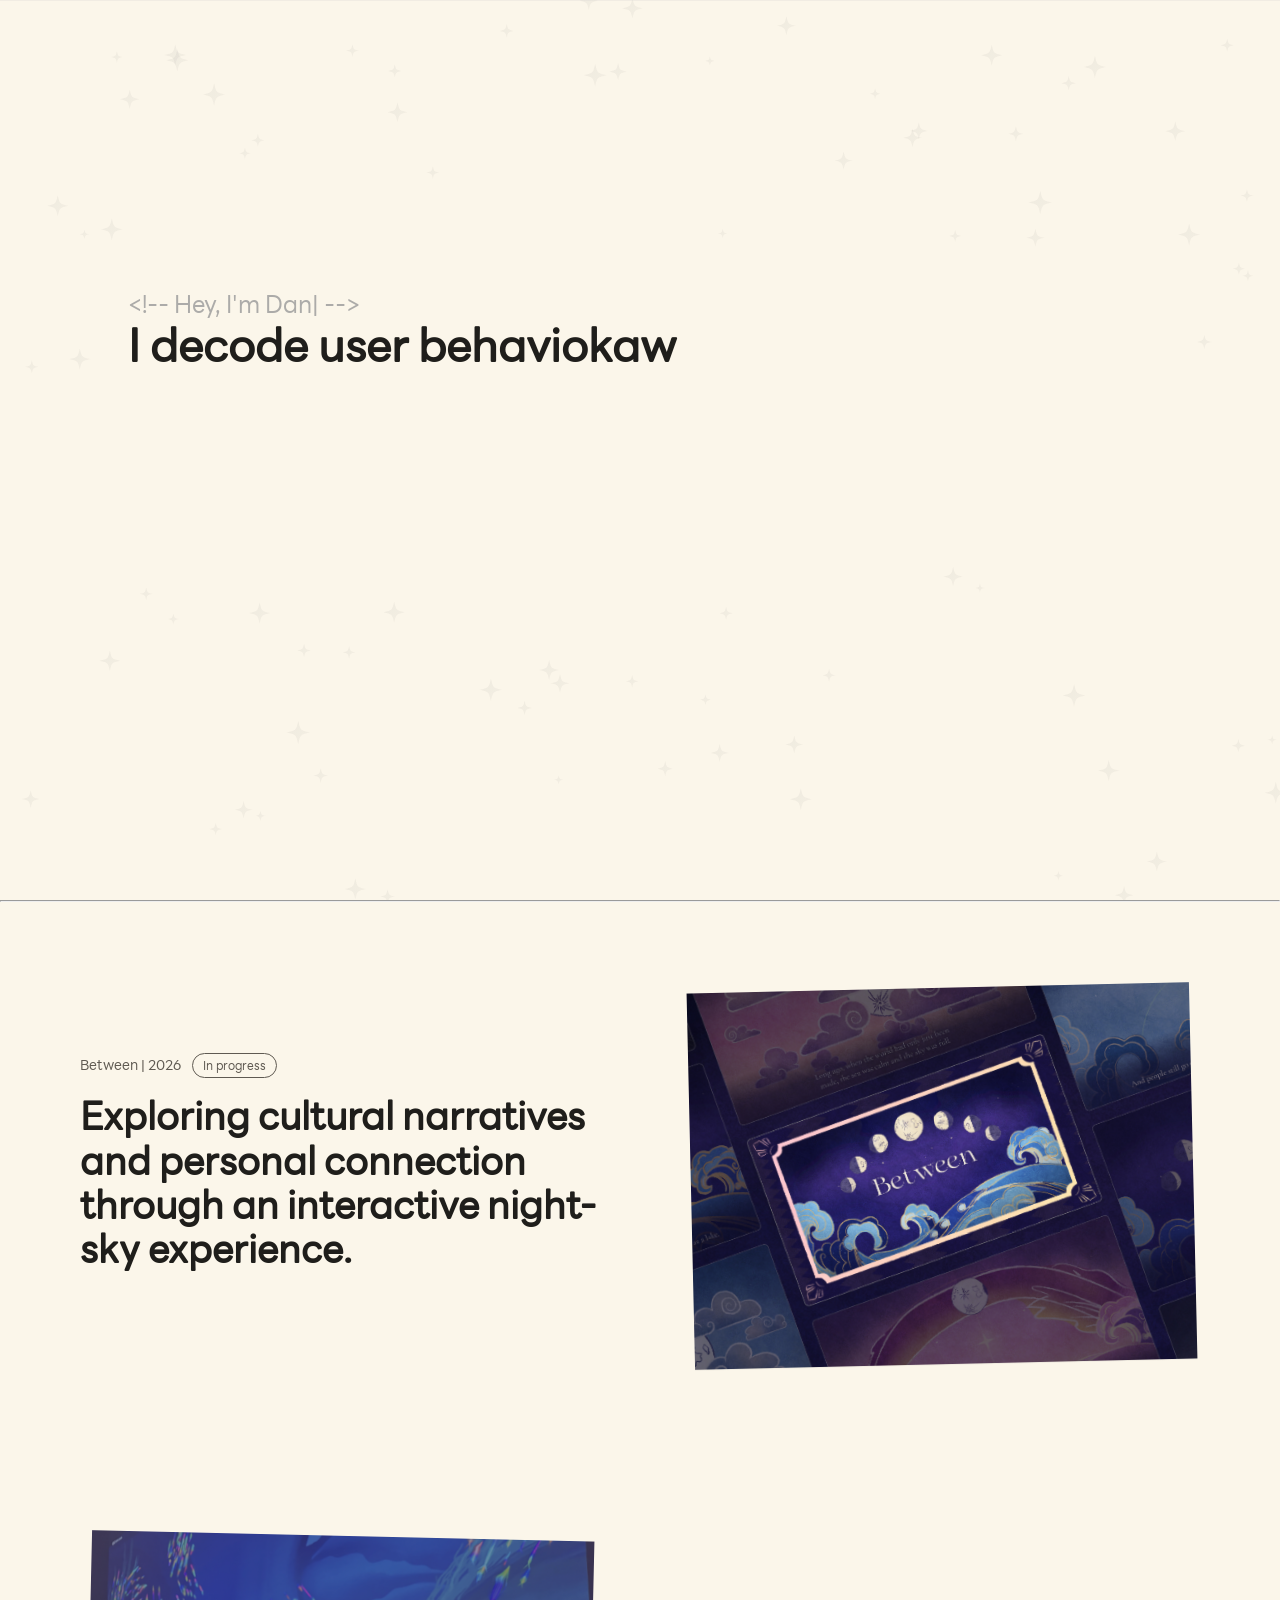
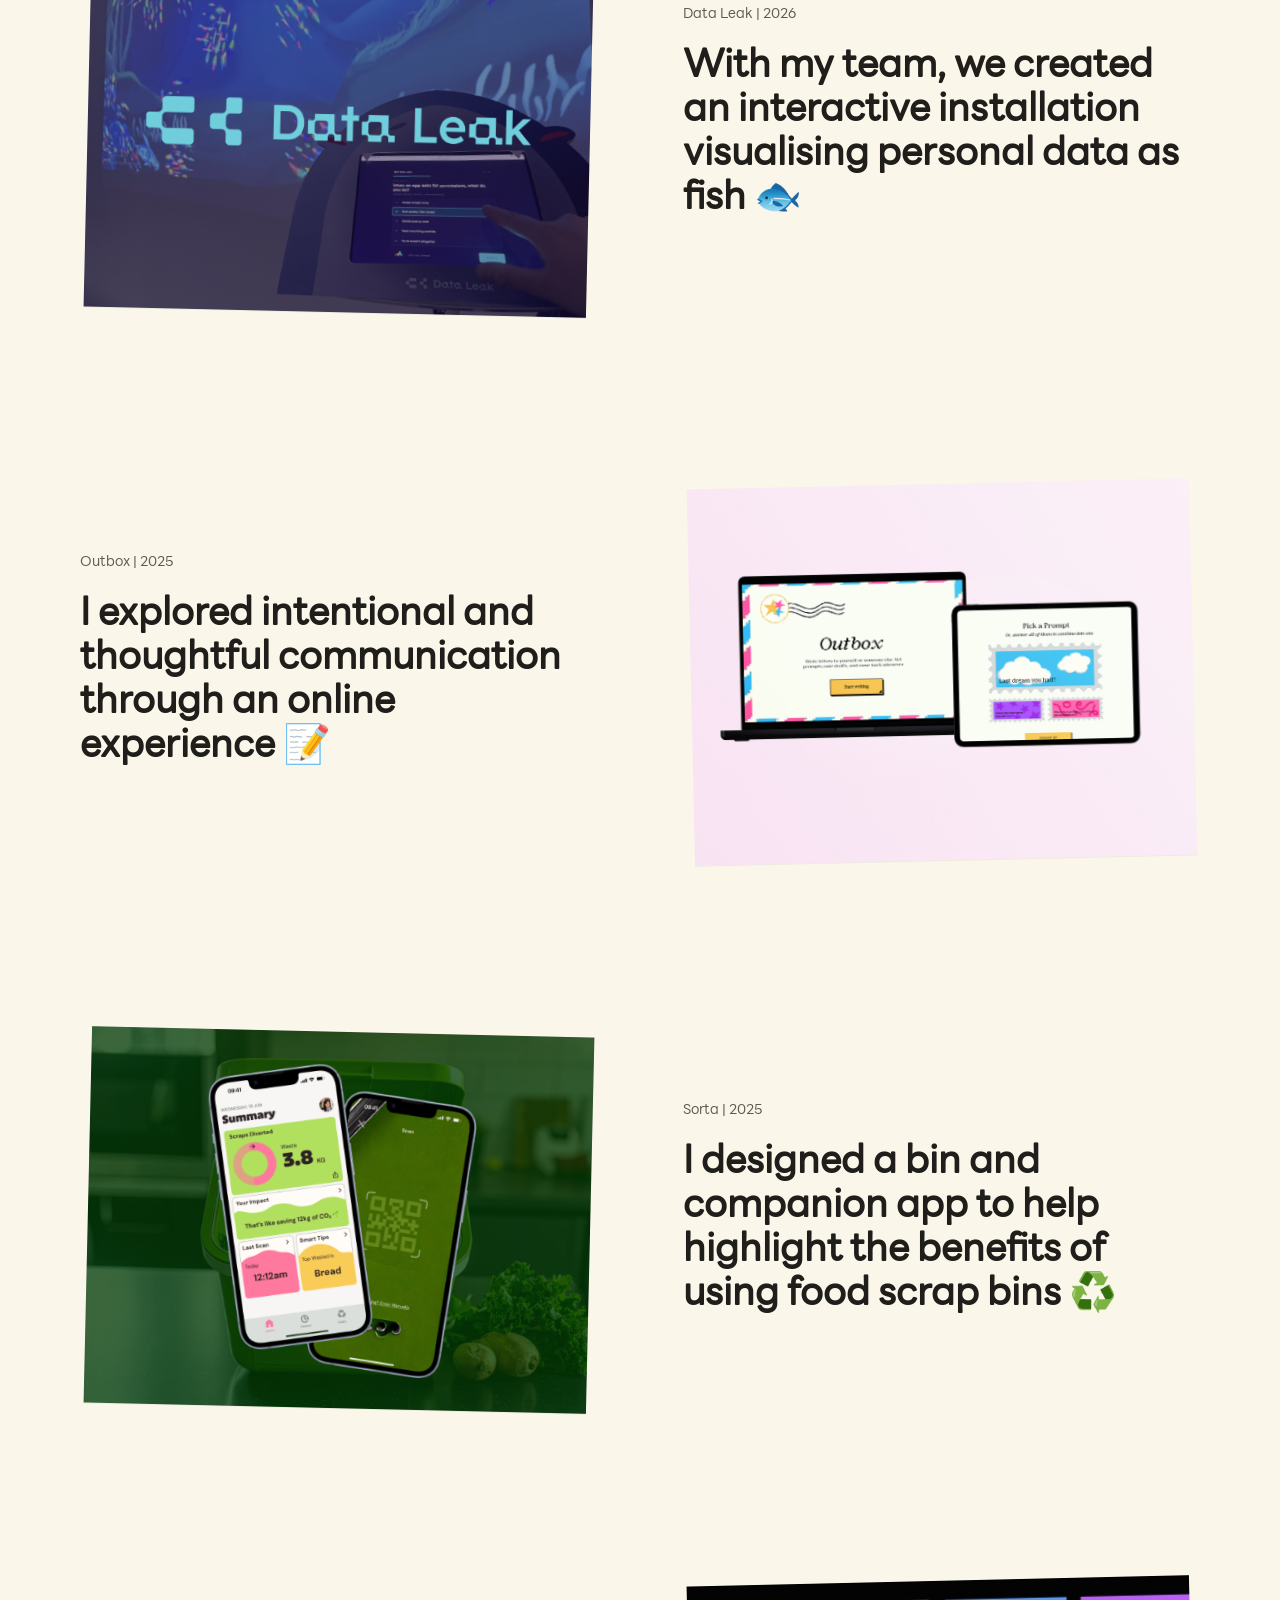
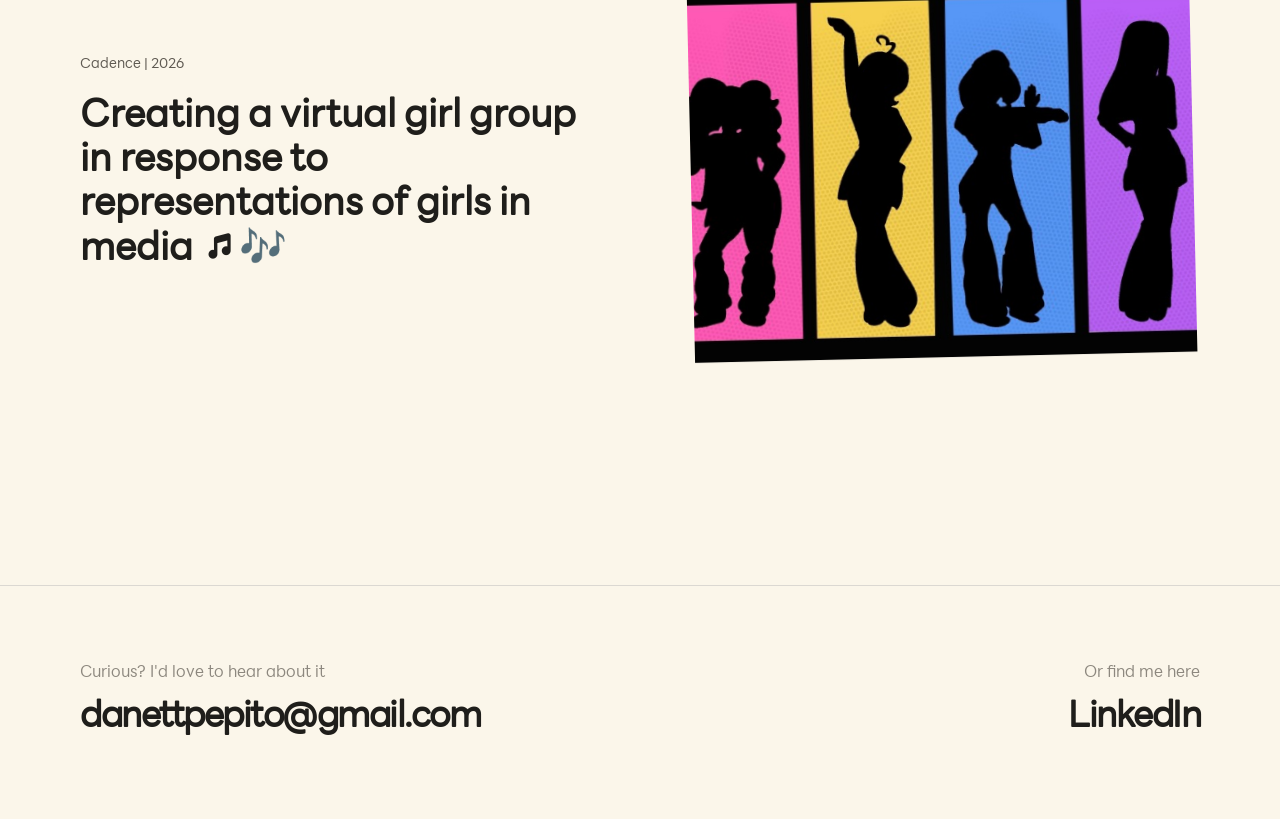
==== commit 386a9ce5: "Update index.html" ====
--- a/index.html
+++ b/index.html
@@ -102,6 +102,25 @@
         </a>
       </article>
 
+      <!-- Case Study 3 -->
+      <a href="sorta2.html" class="case-study case-green">
+        <div class="case-study-text">
+          <p class="case-study-year">Sorta | 2025</p>
+      
+          <h2 class="case-study-title">
+            I designed a bin and
+            <strong>companion app</strong>
+            to help
+            <strong>highlight the benefits of using food scrap bins</strong>
+            ♻️
+          </h2>
+      
+          <p class="case-study-desc"></p>
+        </div>
+      
+        <div class="case-study-image sorta-image"></div>
+      </a>
+
   <!-- Case Study 4 -->
   <article class="case-study case-orange">
     <a href="cadence.html" class="case-study-link-wrap">
@@ -121,25 +140,6 @@
       <div class="case-study-image jumble-image"></div>
     </a>
   </article>
-
-      <!-- Case Study 3 -->
-      <a href="sorta2.html" class="case-study case-green">
-        <div class="case-study-text">
-          <p class="case-study-year">Sorta | 2025</p>
-      
-          <h2 class="case-study-title">
-            I designed a bin and
-            <strong>companion app</strong>
-            to help
-            <strong>highlight the benefits of using food scrap bins</strong>
-            ♻️
-          </h2>
-      
-          <p class="case-study-desc"></p>
-        </div>
-      
-        <div class="case-study-image sorta-image"></div>
-      </a>
 
     </div>
 
--- a/styles.css
+++ b/styles.css
@@ -2771,40 +2771,40 @@
 transition: transform 0.2s ease, background 0.2s ease;
 }
 
-.ab-tag--red {
-background: rgba(255, 59, 48, 0.12);
-border: 1.5px solid #ff3b30;
-color: #ff3b30;
-}
-
-.ab-tag--orange {
-background: rgba(255, 149, 0, 0.12);
-border: 1.5px solid #ff9500;
-color: #ff9500;
-}
-
-.ab-tag--yellow {
-background: rgba(255, 204, 0, 0.12);
-border: 1.5px solid #ffcc00;
-color: #b8860b;
-}
-
-.ab-tag--green {
-background: rgba(52, 199, 89, 0.12);
-border: 1.5px solid #34c759;
-color: #34c759;
-}
-
-.ab-tag--blue {
-background: rgba(0, 122, 255, 0.12);
-border: 1.5px solid #007aff;
-color: #007aff;
-}
-
-.ab-tag--purple {
-background: rgba(175, 82, 222, 0.12);
-border: 1.5px solid #730fd6;
-color: #730fd6;
+.ab-tag--lilac {
+background: #e8dff5;
+border: 1.5px solid #dacdee;
+color: #5d4a80;
+}
+
+.ab-tag--peach {
+background: #fde2d2;
+border: 1.5px solid #f7d0ba;
+color: #85492f;
+}
+
+.ab-tag--pistachio {
+background: #e3edcb;
+border: 1.5px solid #d2e0b2;
+color: #4f6130;
+}
+
+.ab-tag--rose {
+background: #fadde6;
+border: 1.5px solid #f2c8d6;
+color: #863f5a;
+}
+
+.ab-tag--seafoam {
+background: #d3ece6;
+border: 1.5px solid #bcdfd6;
+color: #2b6158;
+}
+
+.ab-tag--periwinkle {
+background: #dde3f9;
+border: 1.5px solid #c9d2f2;
+color: #45528f;
 }
 
 .ab-tag--solid {
@@ -3225,6 +3225,39 @@
 .ab-mk--pink .ab-mk-bg   { background: #fce4ee; }
 .ab-mk--blue .ab-mk-bg   { background: #dceeff; }
 .ab-mk--yellow .ab-mk-bg { background: #fef3c7; }
+
+/* ── CV ── */
+.ab-cv-btn {
+display: inline-flex;
+align-items: center;
+gap: 8px;
+align-self: flex-start;
+margin-top: 8px;
+padding: 10px 20px;
+border: 1.5px solid var(--dark);
+border-radius: 5px;
+background: #e8dff5;
+color: var(--dark);
+font-size: 1rem;
+transition: background 0.2s, color 0.2s;
+}
+
+.ab-cv-btn:hover {
+background: var(--dark);
+color: var(--bg);
+}
+
+.ab-cv-btn:focus-visible {
+outline: 2px solid var(--dark);
+outline-offset: 3px;
+}
+
+.ab-cv-arrow {
+display: inline-block;
+transition: transform 0.2s ease;
+}
+
+.ab-cv-btn:hover .ab-cv-arrow { transform: translate(2px, -2px); }
 
 
 
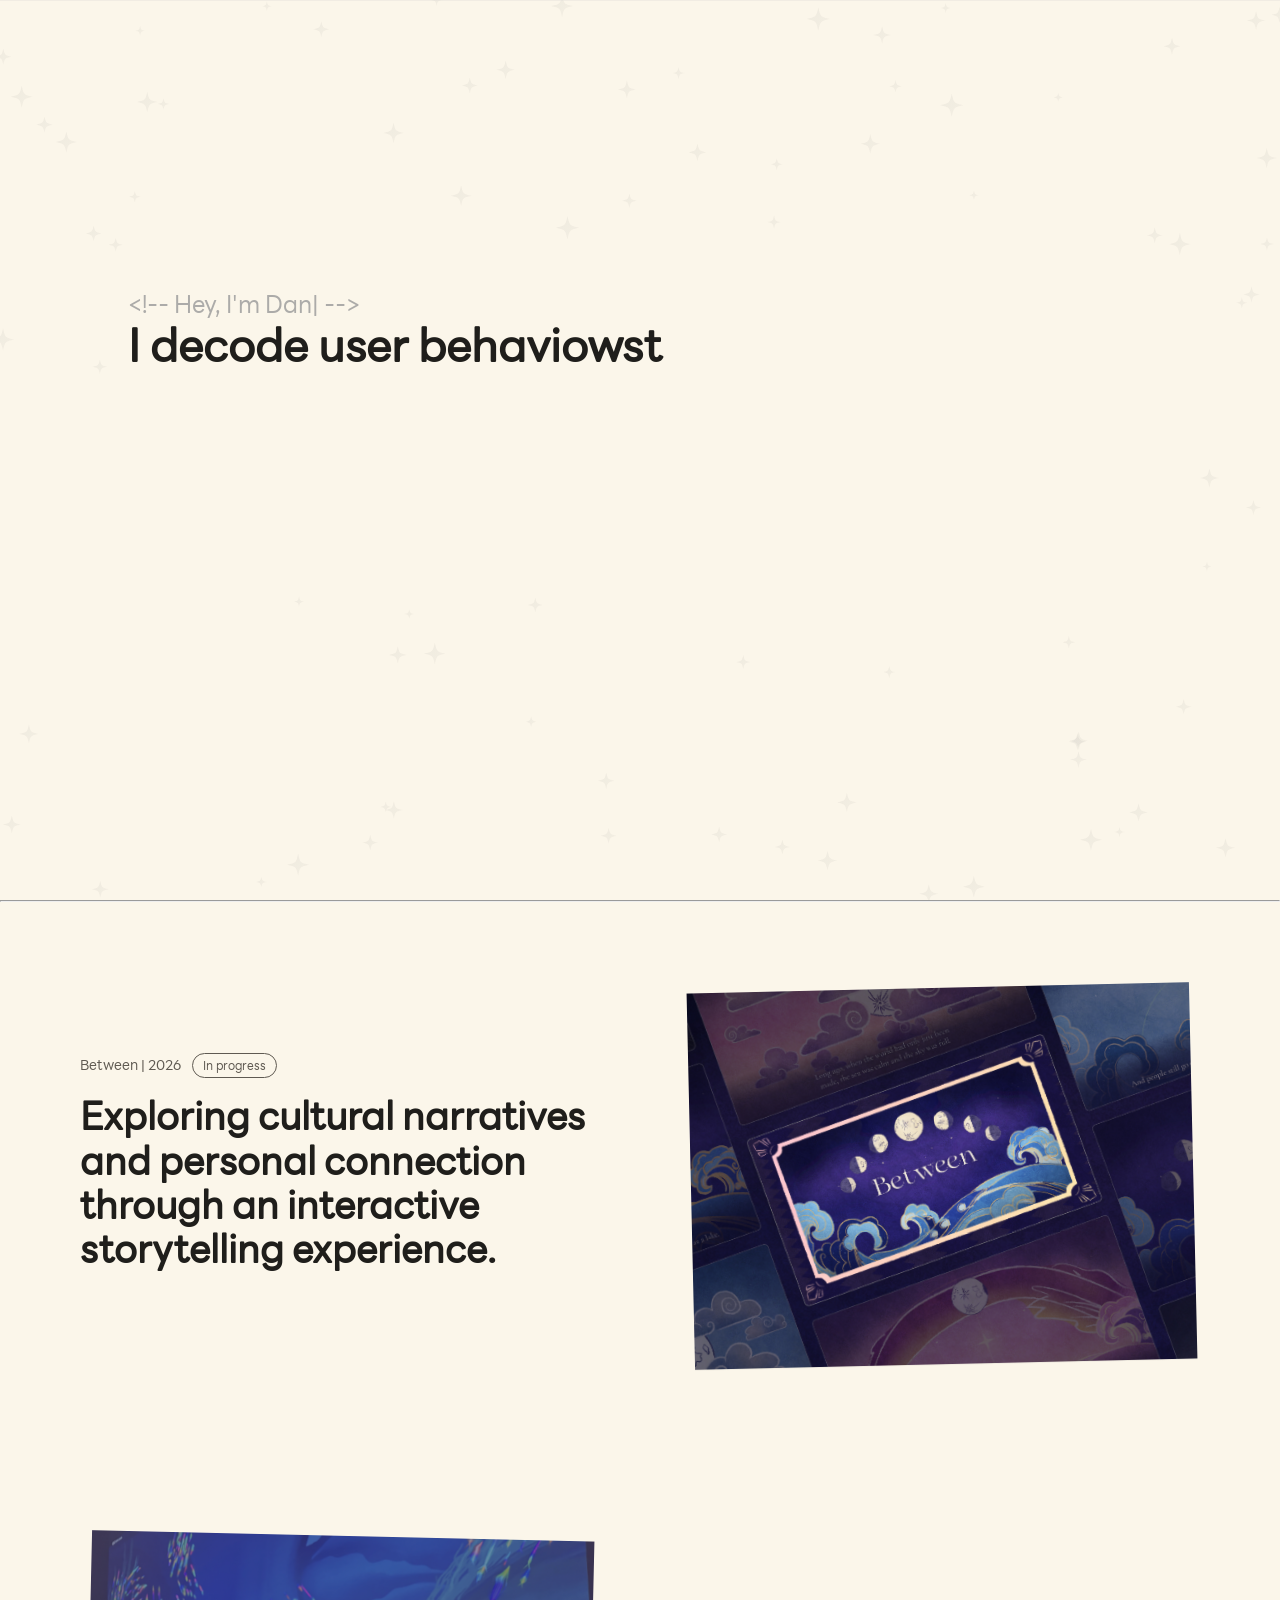
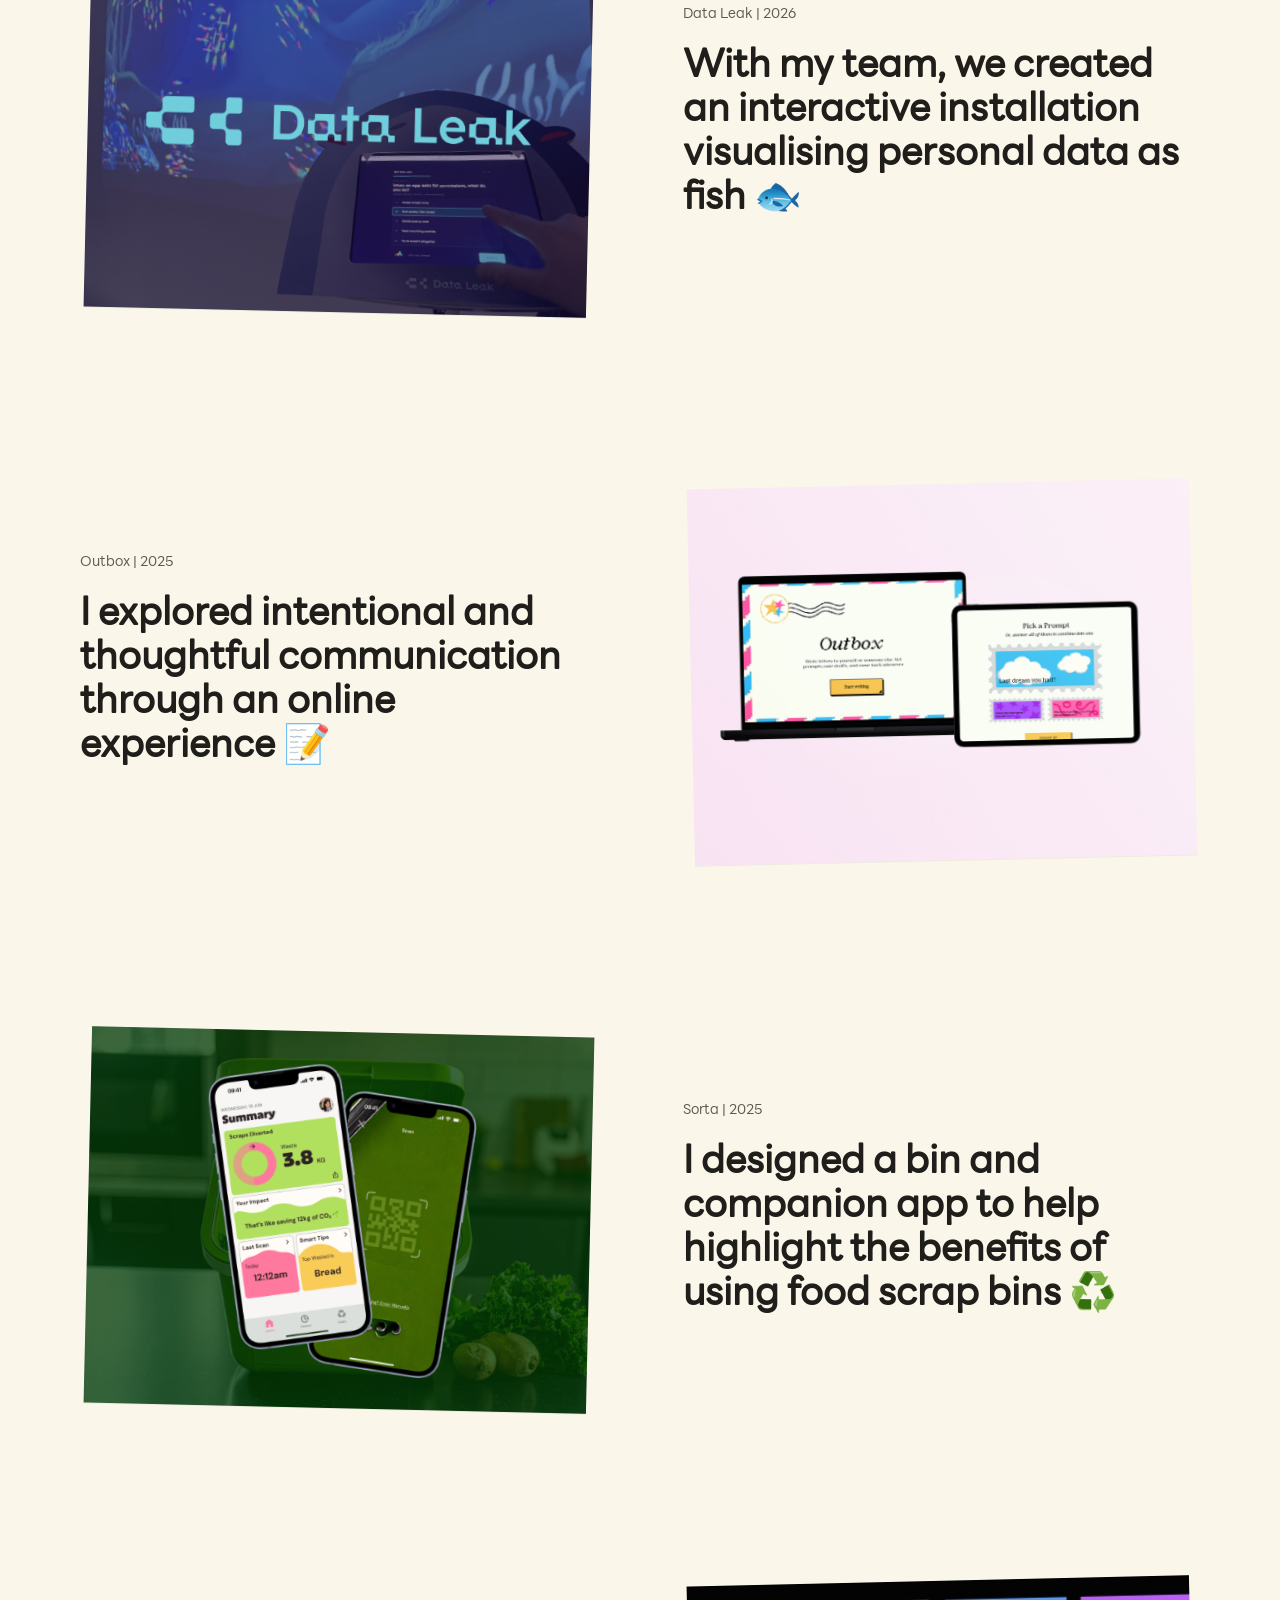
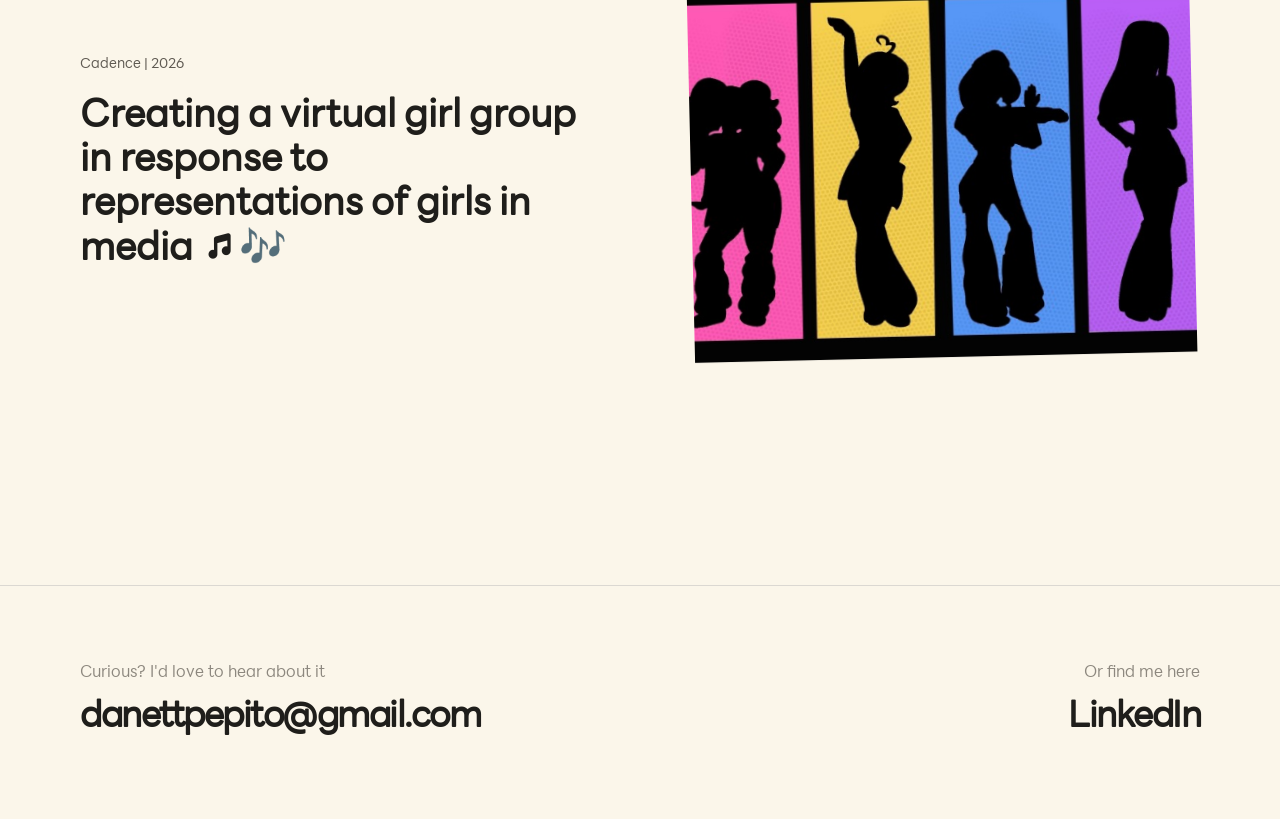
==== commit 41f665ba: "Update index.html" ====
--- a/index.html
+++ b/index.html
@@ -56,7 +56,7 @@
     <p class="case-study-year">Between | 2026 <span class="case-wip-badge">In progress</span></p>
 
     <h2 class="case-study-title">
-      Exploring <strong>cultural narratives and personal connection</strong> through an <strong>interactive night-sky experience.</strong>
+      Exploring <strong>cultural narratives and personal connection</strong> through an <strong>interactive storytelling experience.</strong>
     </h2>
 
     <p class="case-study-desc"></p>
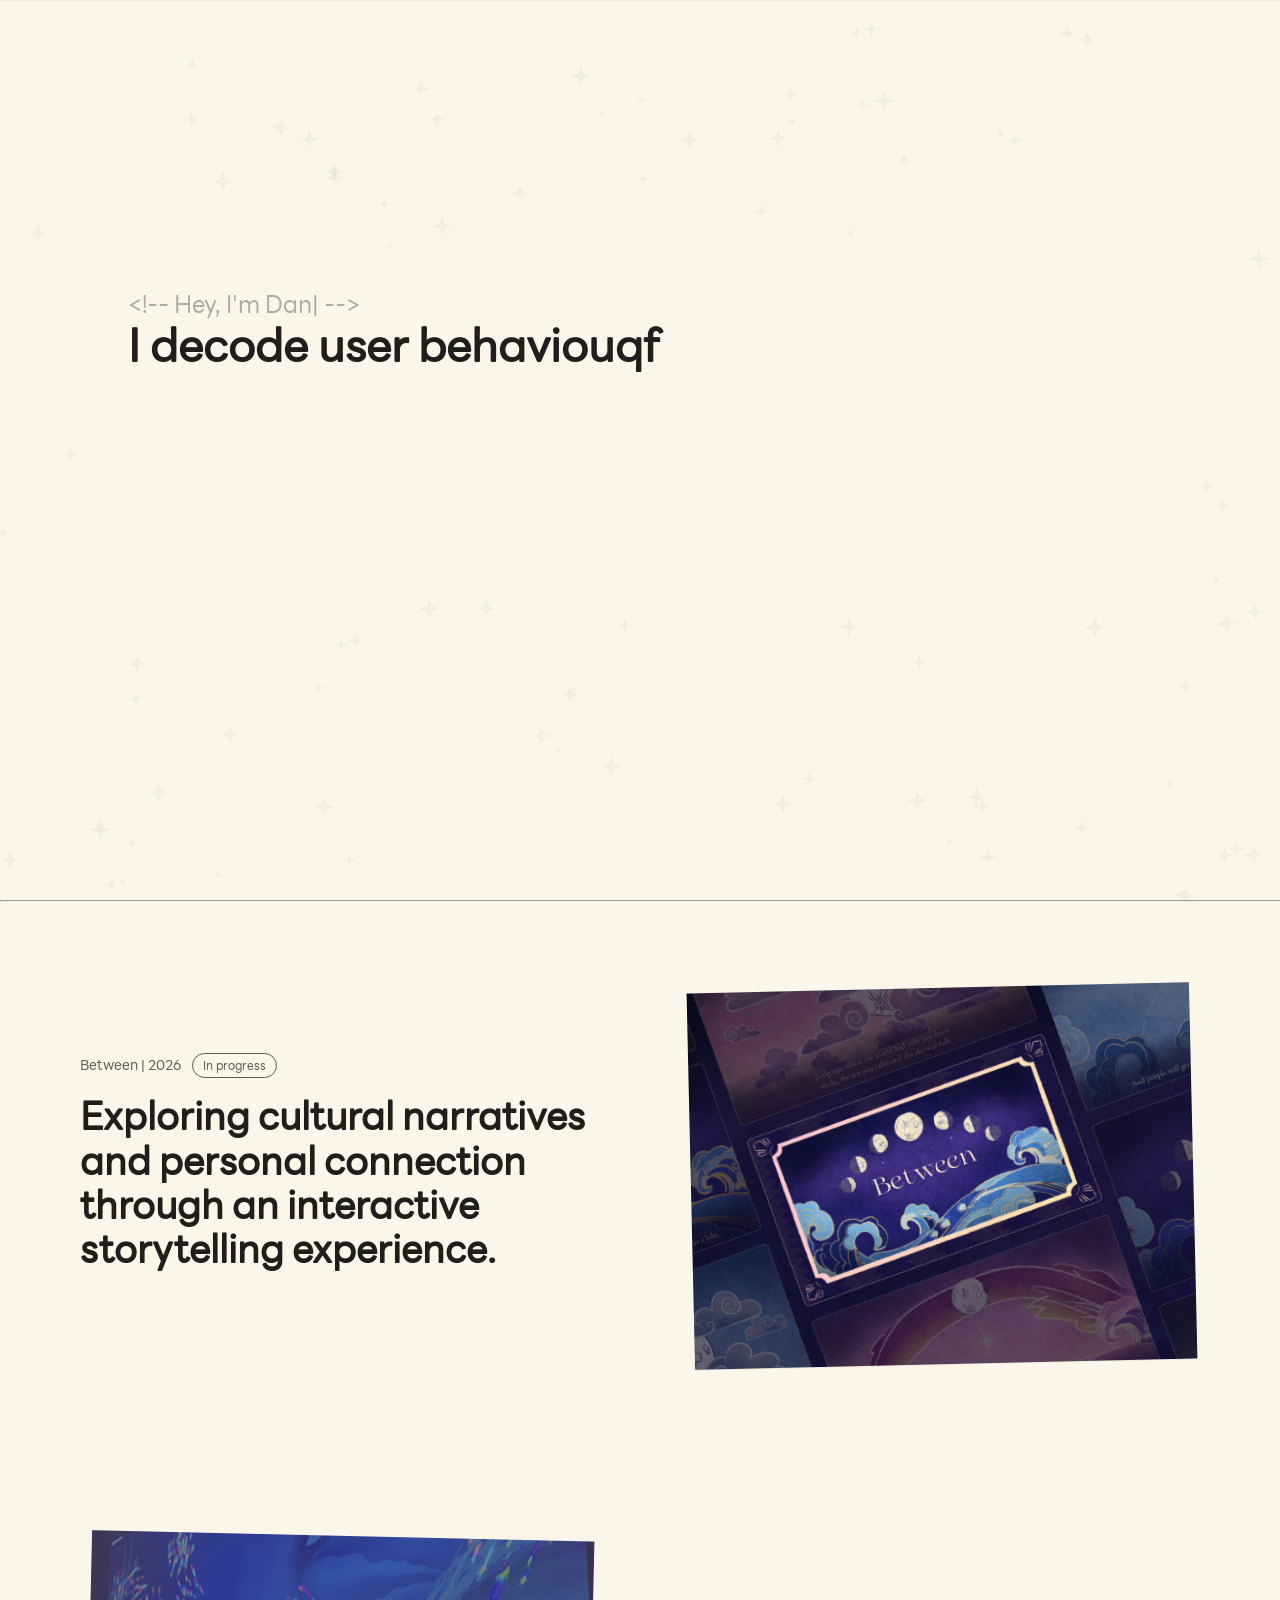
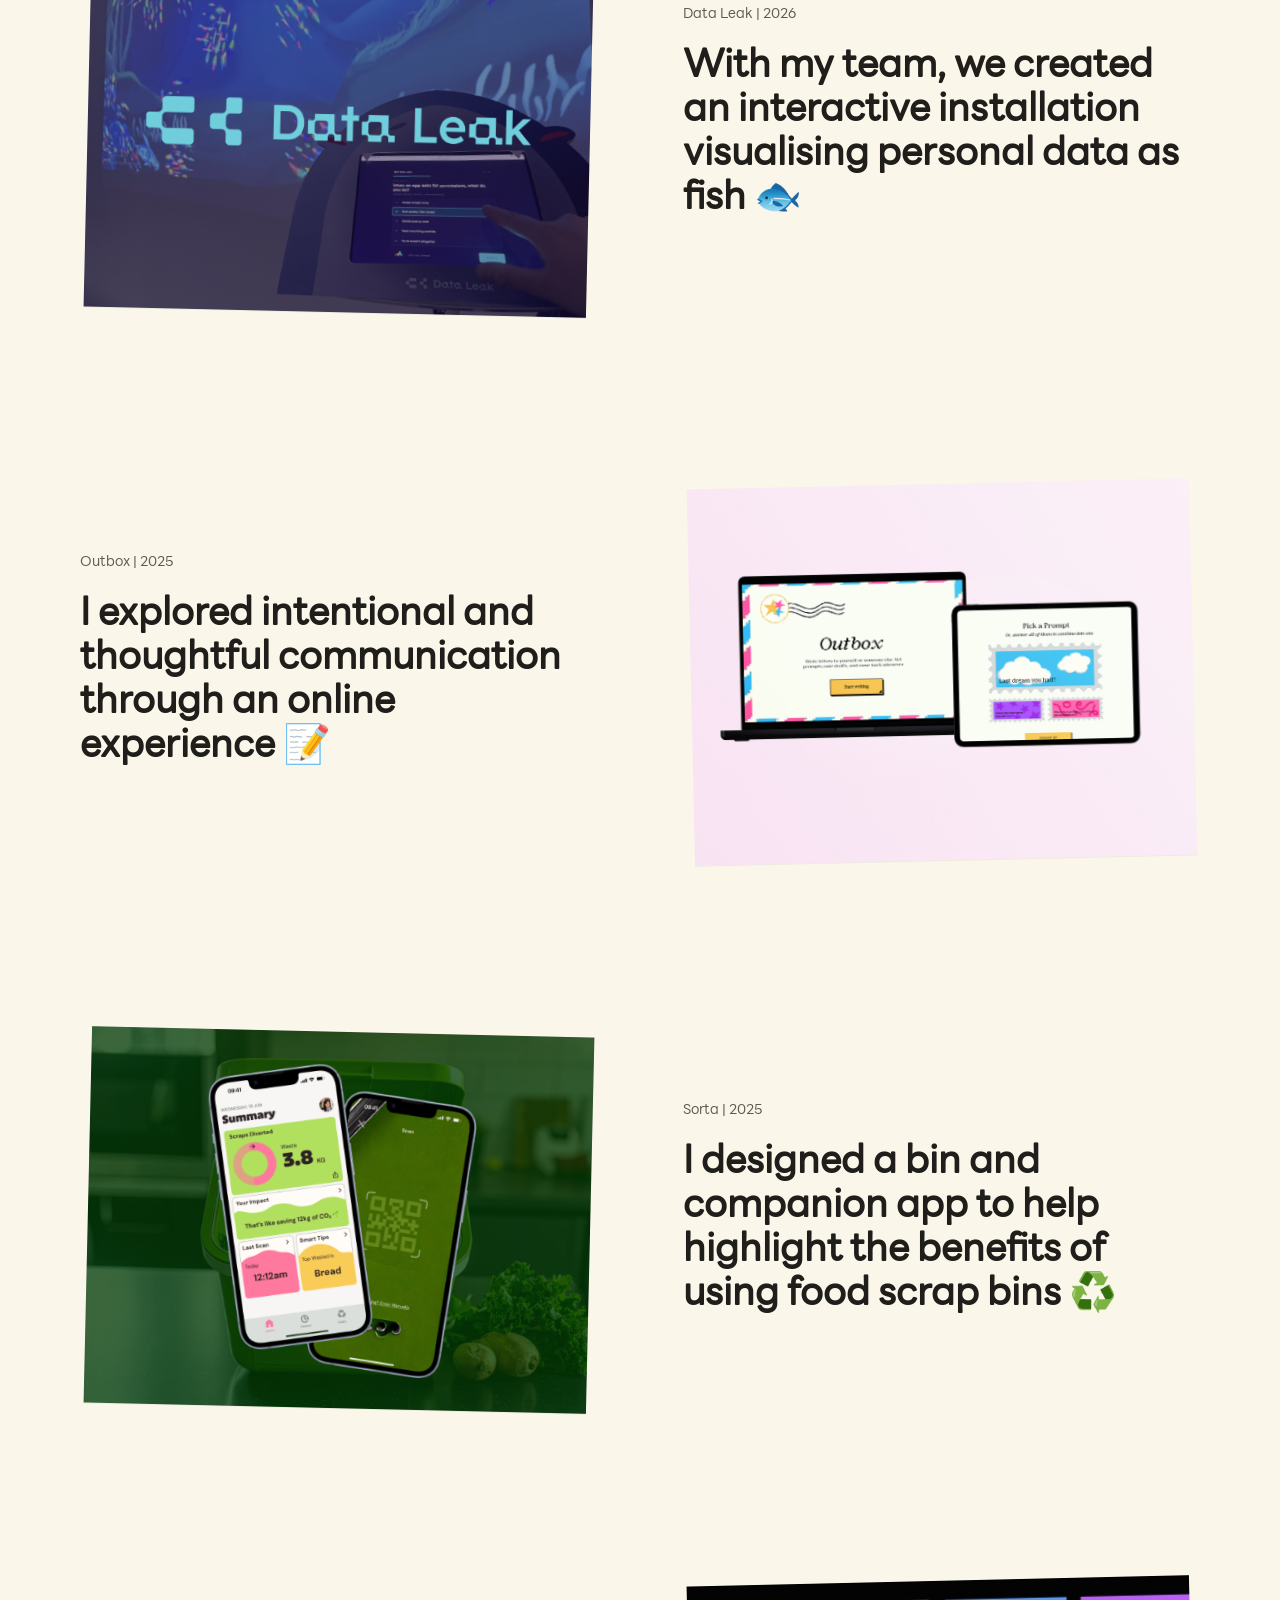
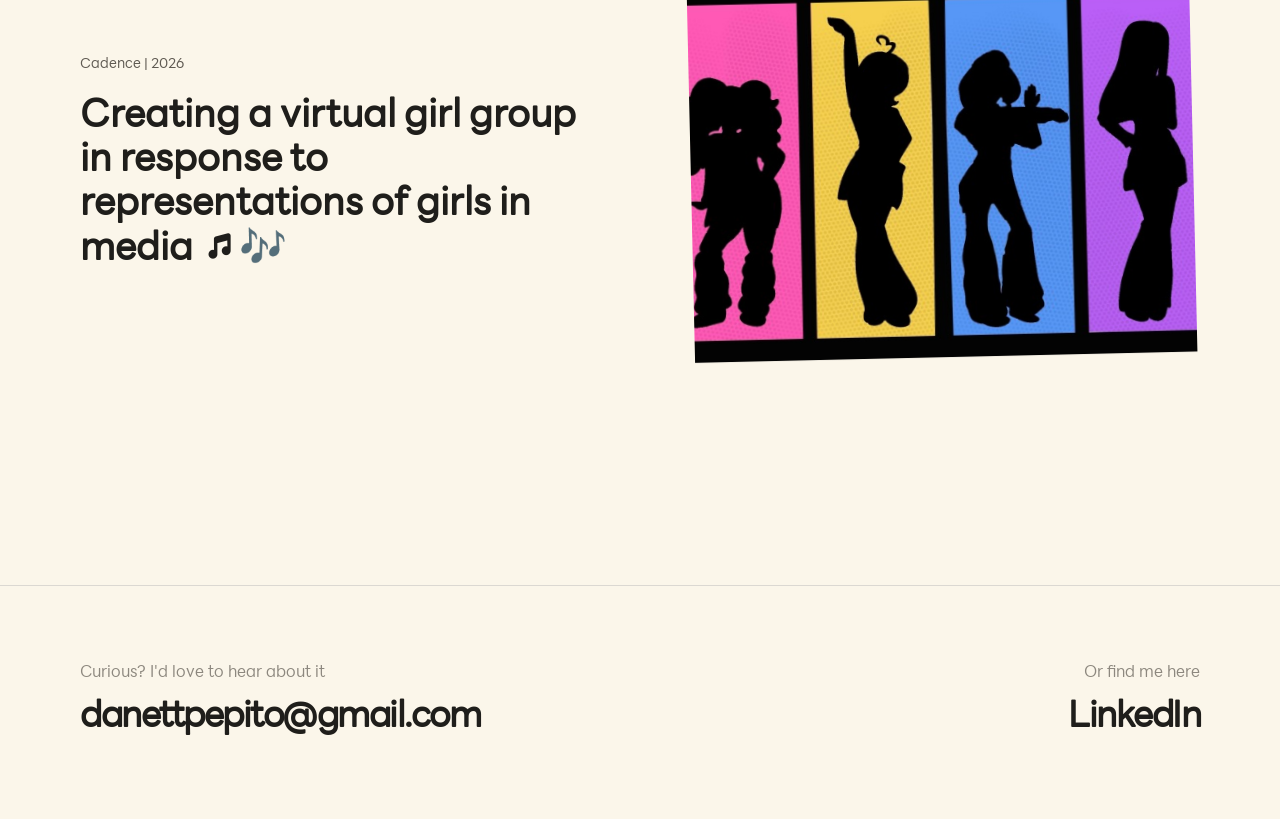
==== commit 8ee4a345: "update 'comment' animation" ====
--- a/index.html
+++ b/index.html
@@ -30,7 +30,7 @@
     <!-- main headline -->
     <h1 class="hero-headline">
       <span class="hero-comment">
-        &lt;!-- <span class="name-swap"><span class="name-real"><span id="typed-text"></span><span class="typed-cursor">|</span></span><span class="name-alt">curious --&gt;</span></span><span class="comment-close"> --&gt;</span>
+        &lt;!-- <span id="typed-text"></span><span class="name-swap"><span class="name-real" id="typed-name"></span><span class="name-alt">curious --&gt;</span></span><span class="typed-cursor">|</span><span class="comment-close"> --&gt;</span>
       </span>
       <br>
       I decode <span id="decode-word"></span> <span class="pop-words" id="popWords"><span class="pop-word">to</span> <span class="pop-word">shape</span> <span class="pop-word">strategic</span> <span class="pop-word">and</span> <span class="pop-word">meaningful</span> <span class="pop-word">experiences</span> <span class="pop-word">in</span></span>  <span id="digital-spaces">digital spaces.</span>
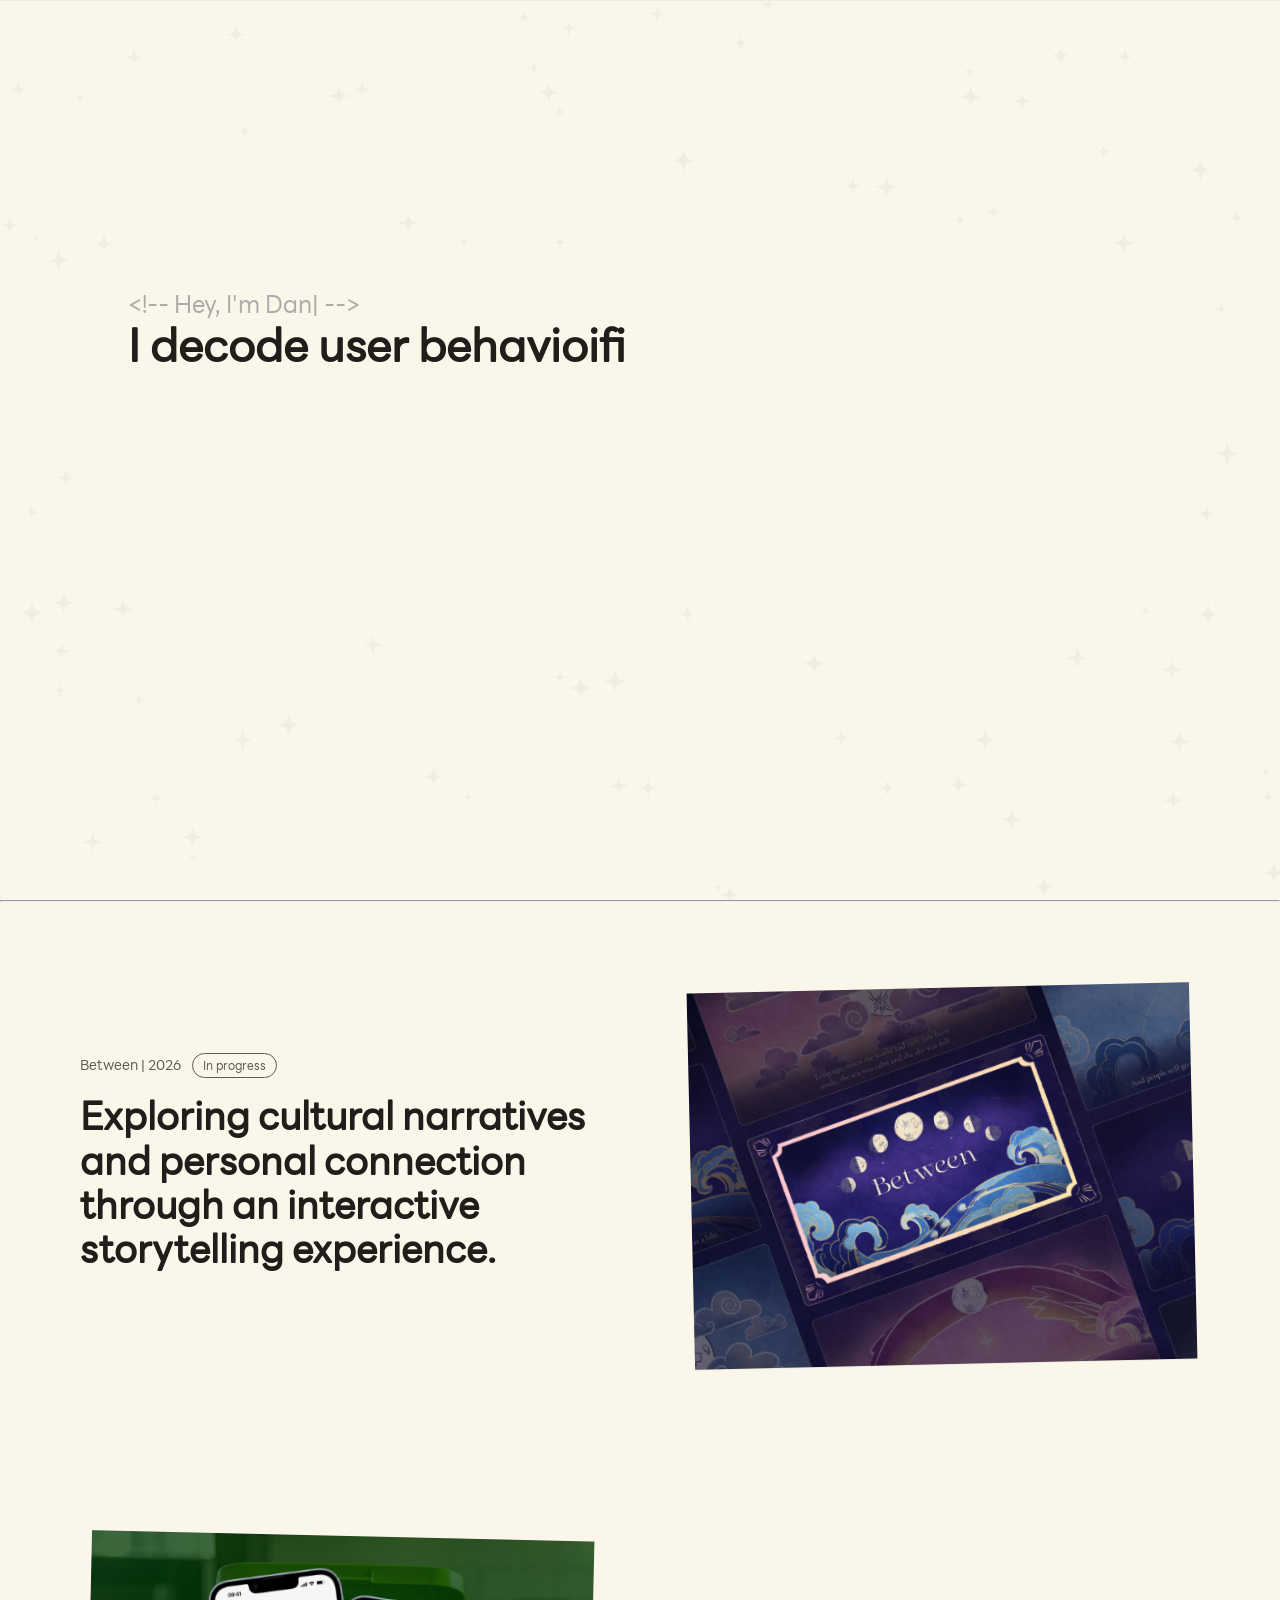
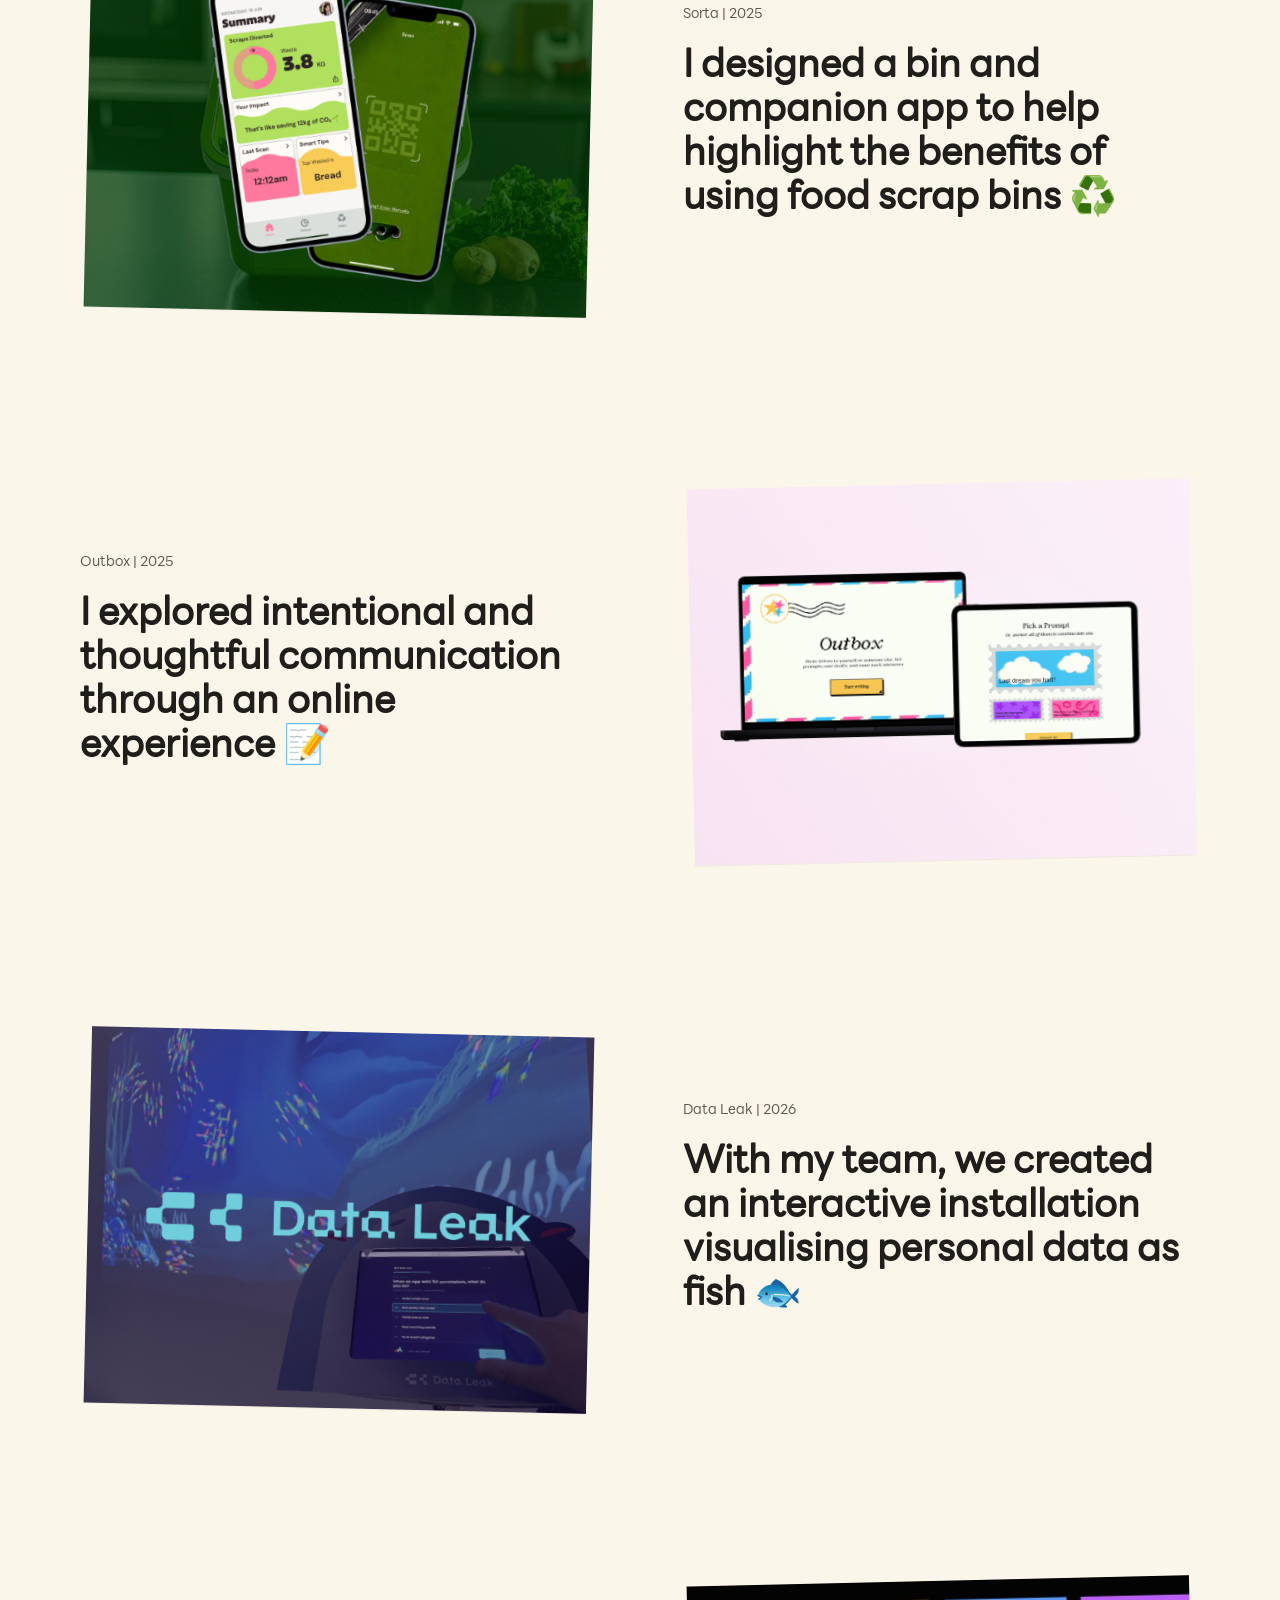
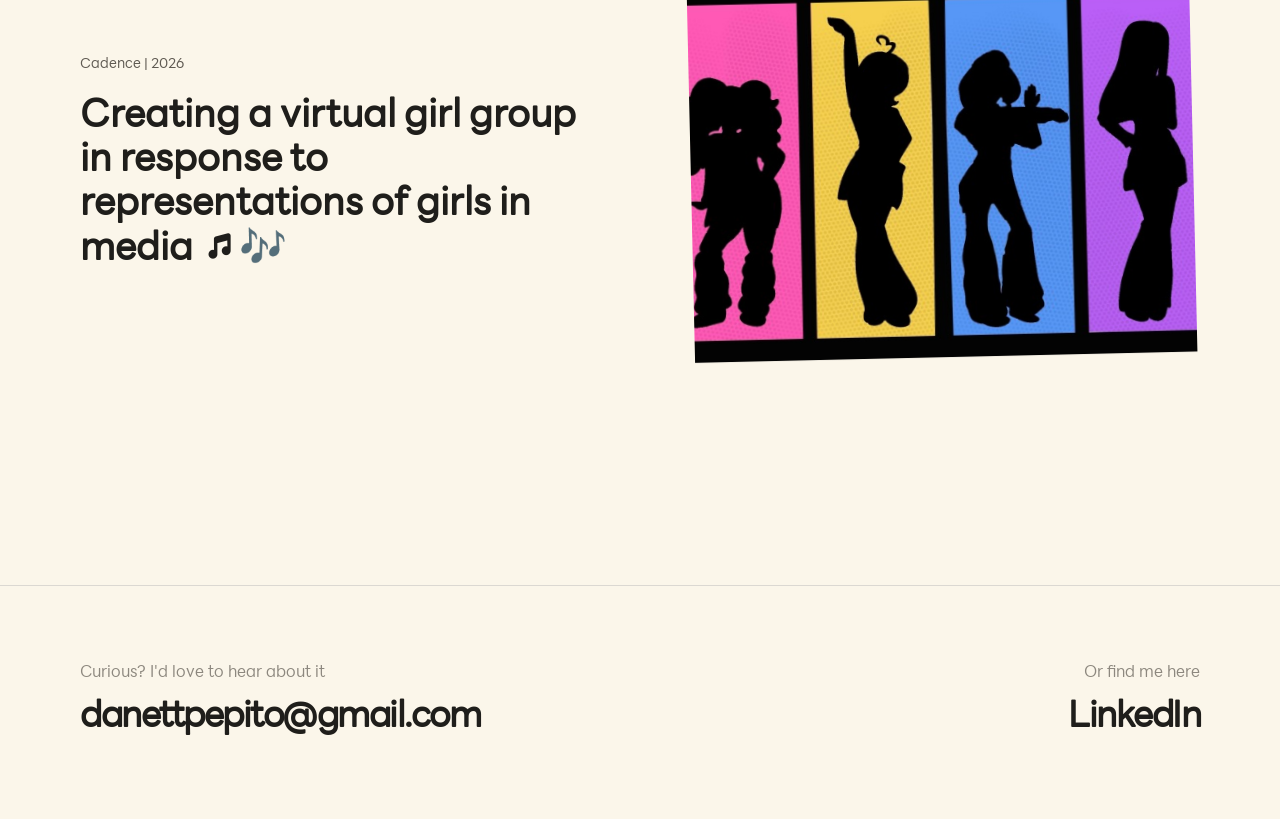
==== commit 8233f0a3: "Update index.html Swapped Data Leak and Sorta around" ====
--- a/index.html
+++ b/index.html
@@ -65,22 +65,24 @@
   <div class="case-study-image between-image"></div>
 </a>
 
-<!-- Case Study 1 -->
-<a href="data-leak.html" class="case-study case-blue">
-  <div class="case-study-text">
-    <p class="case-study-year">Data Leak | 2026</p>
-
-    <h2 class="case-study-title">
-      With my team, we created an <strong>interactive installation</strong>
-      <strong>visualising personal data as fish</strong>
-      🐟
-    </h2>
-
-    <p class="case-study-desc"></p>
-  </div>
-
-  <div class="case-study-image dataleak-image"></div>
-</a>
+      <!-- Case Study 3 -->
+      <a href="sorta2.html" class="case-study case-green">
+        <div class="case-study-text">
+          <p class="case-study-year">Sorta | 2025</p>
+      
+          <h2 class="case-study-title">
+            I designed a bin and
+            <strong>companion app</strong>
+            to help
+            <strong>highlight the benefits of using food scrap bins</strong>
+            ♻️
+          </h2>
+      
+          <p class="case-study-desc"></p>
+        </div>
+      
+        <div class="case-study-image sorta-image"></div>
+      </a>
 
 
       <!-- Case Study 2 -->
@@ -102,24 +104,22 @@
         </a>
       </article>
 
-      <!-- Case Study 3 -->
-      <a href="sorta2.html" class="case-study case-green">
-        <div class="case-study-text">
-          <p class="case-study-year">Sorta | 2025</p>
-      
-          <h2 class="case-study-title">
-            I designed a bin and
-            <strong>companion app</strong>
-            to help
-            <strong>highlight the benefits of using food scrap bins</strong>
-            ♻️
-          </h2>
-      
-          <p class="case-study-desc"></p>
-        </div>
-      
-        <div class="case-study-image sorta-image"></div>
-      </a>
+<!-- Case Study 1 -->
+<a href="data-leak.html" class="case-study case-blue">
+  <div class="case-study-text">
+    <p class="case-study-year">Data Leak | 2026</p>
+
+    <h2 class="case-study-title">
+      With my team, we created an <strong>interactive installation</strong>
+      <strong>visualising personal data as fish</strong>
+      🐟
+    </h2>
+
+    <p class="case-study-desc"></p>
+  </div>
+
+  <div class="case-study-image dataleak-image"></div>
+</a>
 
   <!-- Case Study 4 -->
   <article class="case-study case-orange">
